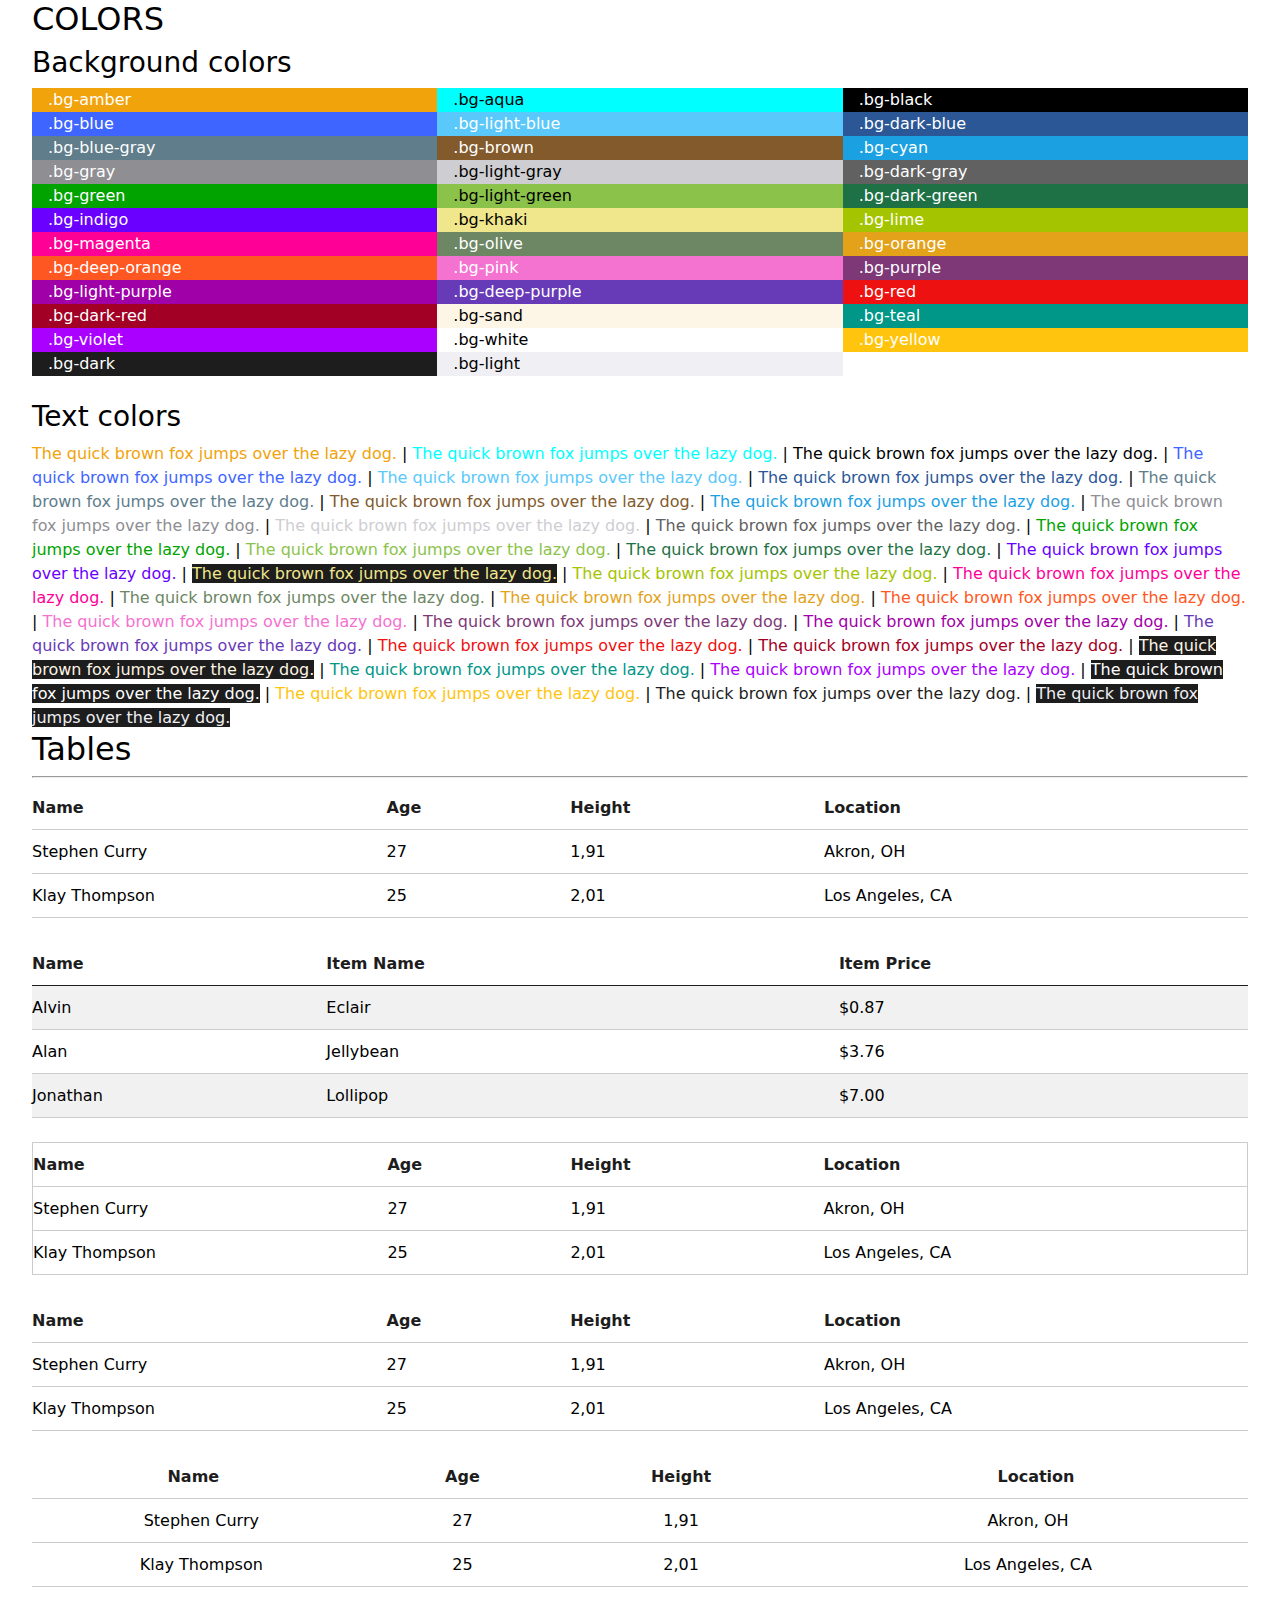
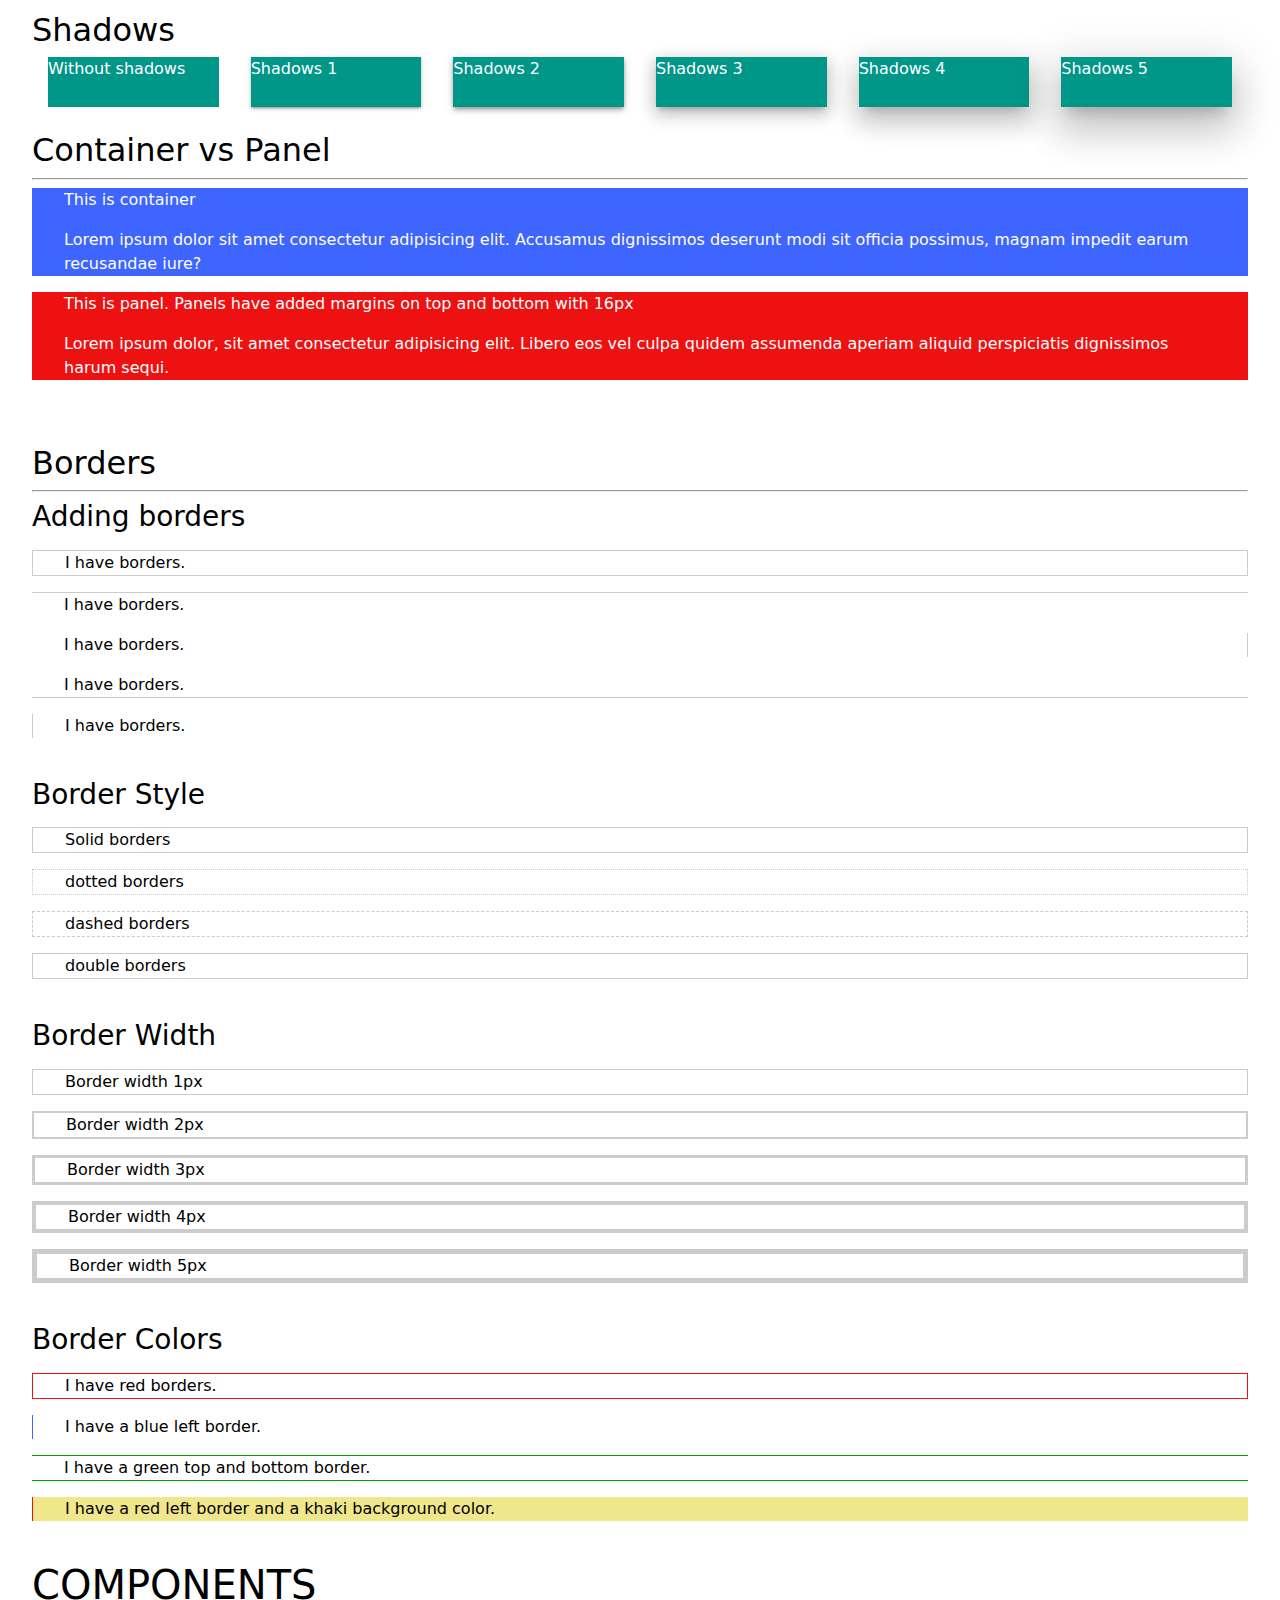
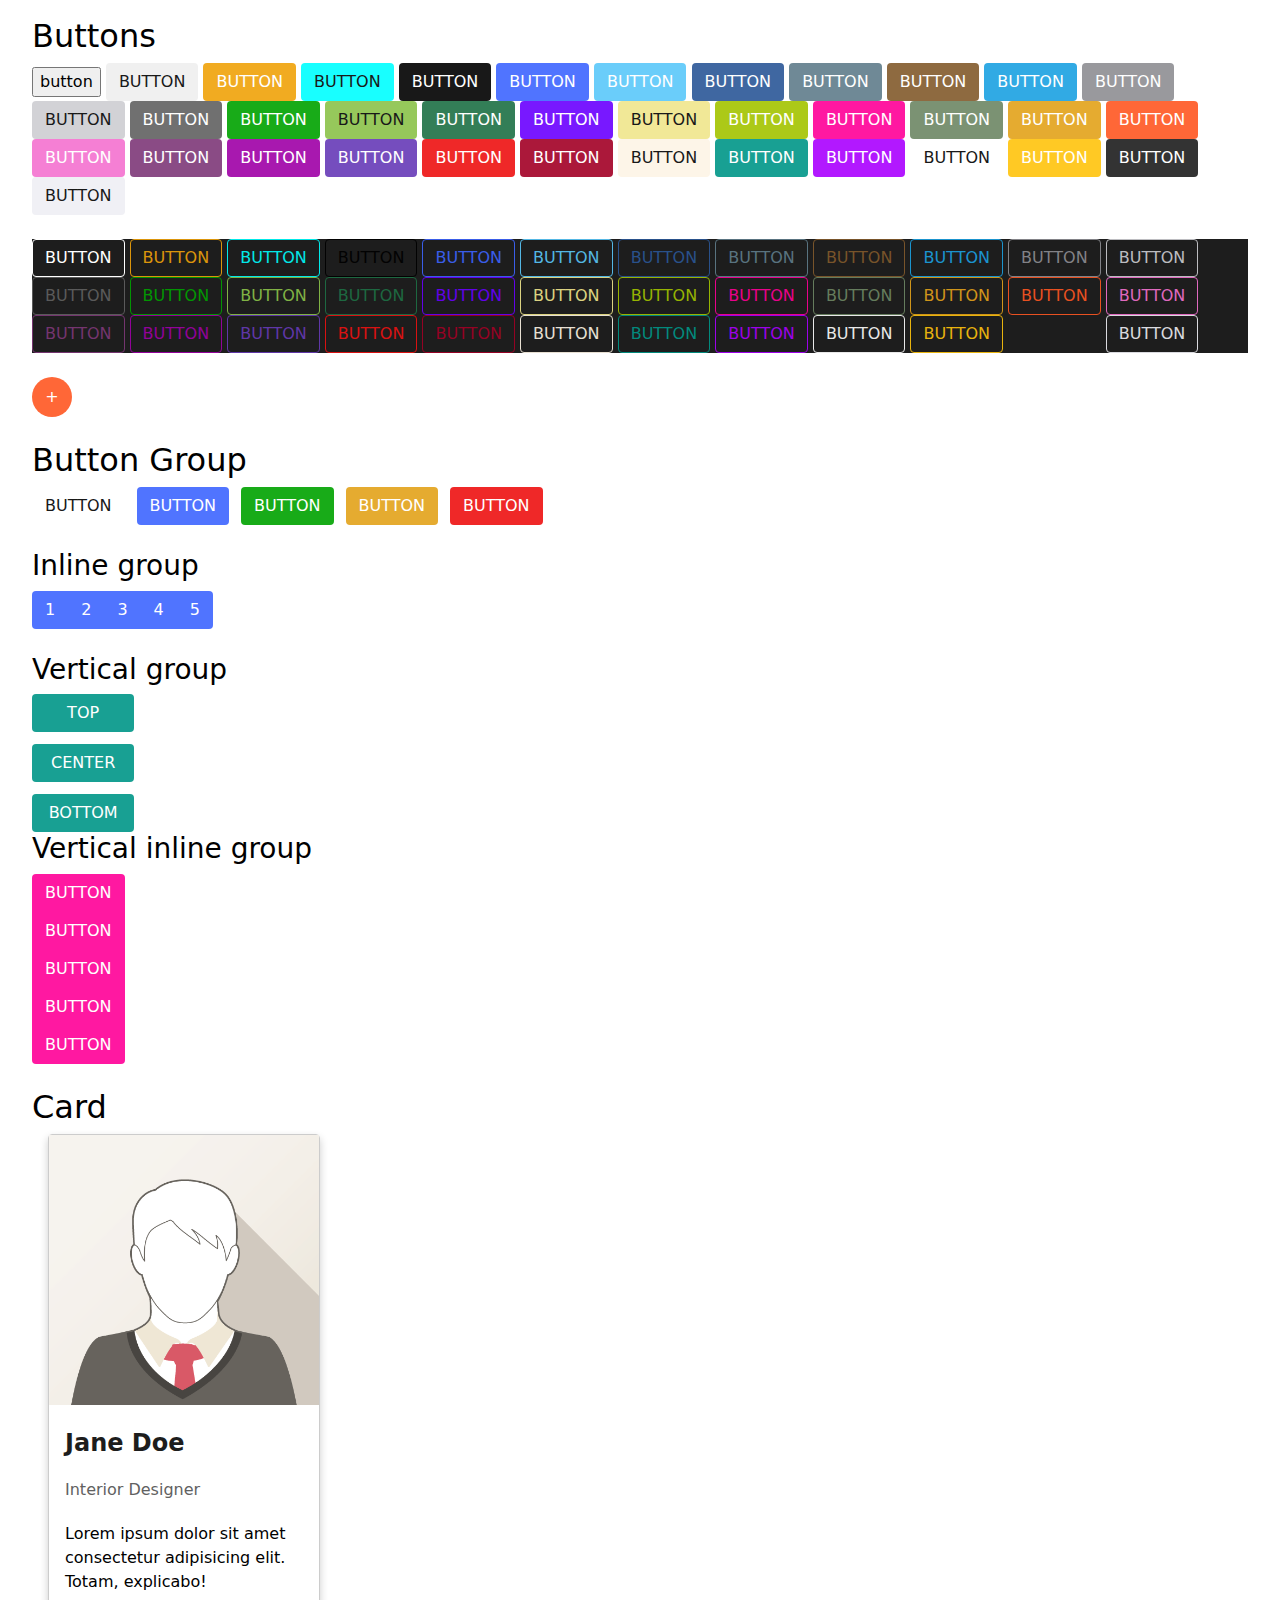
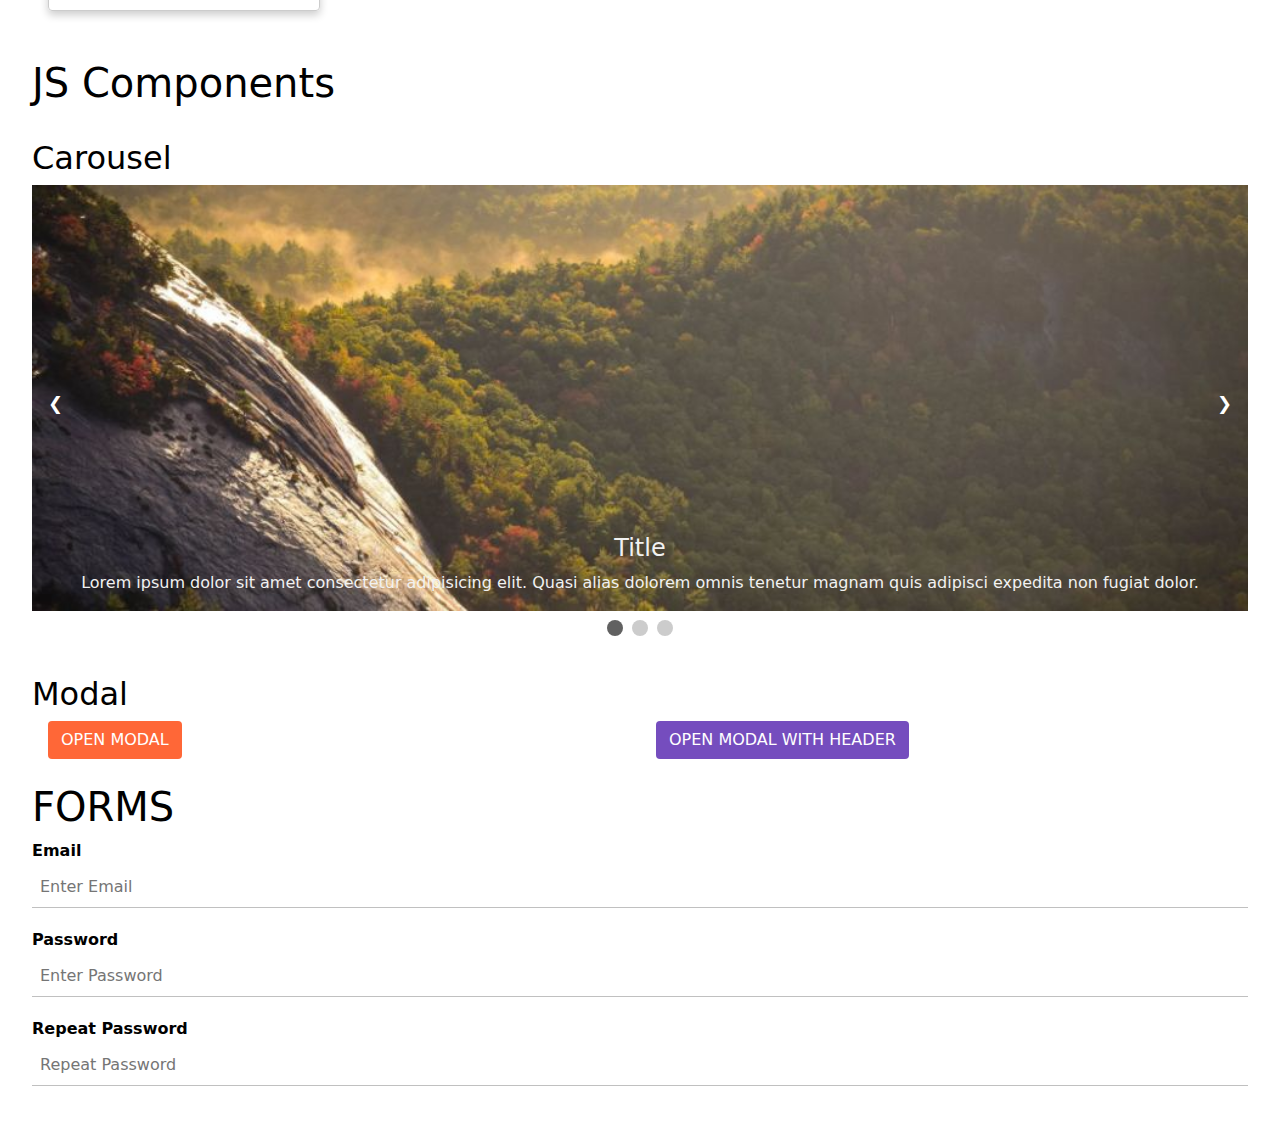
==== index.html @ 902add0e "Added card" ====
<html lang="en">
<head>
    <meta charset="UTF-8">
    <meta http-equiv="X-UA-Compatible" content="IE=edge">
    <meta name="viewport" content="width=device-width, initial-scale=1.0">
    <title>Document</title>
    <link rel="stylesheet" href="style.css">
</head>
<body>
    <div class="container">
        <h2>COLORS</h2>
        <h3>Background colors</h3>
        <div class="row">
            <div class="col-m-4 bg-amber">.bg-amber</div>
            <div class="col-m-4 bg-aqua">.bg-aqua</div>
            <div class="col-m-4 bg-black">.bg-black</div>
        </div>
        <div class="row">
            <div class="col-m-4 bg-blue">.bg-blue</div>
            <div class="col-m-4 bg-light-blue">.bg-light-blue</div>
            <div class="col-m-4 bg-dark-blue">.bg-dark-blue</div>
        </div>
        <div class="row">
            <div class="col-m-4 bg-blue-gray">.bg-blue-gray</div>
            <div class="col-m-4 bg-brown">.bg-brown</div>
            <div class="col-m-4 bg-cyan">.bg-cyan</div>
        </div>
        <div class="row">
            <div class="col-m-4 bg-gray">.bg-gray</div>
            <div class="col-m-4 bg-light-gray">.bg-light-gray</div>
            <div class="col-m-4 bg-dark-gray">.bg-dark-gray</div>
        </div>
        <div class="row">
            <div class="col-m-4 bg-green">.bg-green</div>
            <div class="col-m-4 bg-light-green">.bg-light-green</div>
            <div class="col-m-4 bg-dark-green">.bg-dark-green</div>
        </div>
        <div class="row">
            <div class="col-m-4 bg-indigo">.bg-indigo</div>
            <div class="col-m-4 bg-khaki">.bg-khaki</div>
            <div class="col-m-4 bg-lime">.bg-lime</div>
        </div>
        <div class="row">
            <div class="col-m-4 bg-magenta">.bg-magenta</div>
            <div class="col-m-4 bg-olive">.bg-olive</div>
            <div class="col-m-4 bg-orange">.bg-orange</div>
        </div>
        <div class="row">
            <div class="col-m-4 bg-deep-orange">.bg-deep-orange</div>
            <div class="col-m-4 bg-pink">.bg-pink</div>
            <div class="col-m-4 bg-purple">.bg-purple</div>
        </div>
        <div class="row">
            <div class="col-m-4 bg-light-purple">.bg-light-purple</div>
            <div class="col-m-4 bg-deep-purple">.bg-deep-purple</div>
            <div class="col-m-4 bg-red">.bg-red</div>
        </div>
        <div class="row">
            <div class="col-m-4 bg-dark-red">.bg-dark-red</div>
            <div class="col-m-4 bg-sand">.bg-sand</div>
            <div class="col-m-4 bg-teal">.bg-teal</div>
        </div>
        <div class="row">
            <div class="col-m-4 bg-violet">.bg-violet</div>
            <div class="col-m-4 bg-white">.bg-white</div>
            <div class="col-m-4 bg-yellow">.bg-yellow</div>
        </div>
        <div class="row">
            <div class="col-m-4 bg-dark">.bg-dark</div>
            <div class="col-m-4 bg-light">.bg-light</div>
        </div>
        <br>
        <h3>Text colors</h3>
        <span class="txt-amber">The quick brown fox jumps over the lazy dog.</span> |
        <span class="txt-aqua">The quick brown fox jumps over the lazy dog.</span> |
        <span class="txt-black">The quick brown fox jumps over the lazy dog.</span> |
        <span class="txt-blue">The quick brown fox jumps over the lazy dog.</span> |
        <span class="txt-light-blue">The quick brown fox jumps over the lazy dog.</span> |
        <span class="txt-dark-blue">The quick brown fox jumps over the lazy dog.</span> |
        <span class="txt-blue-gray">The quick brown fox jumps over the lazy dog.</span> |
        <span class="txt-brown">The quick brown fox jumps over the lazy dog.</span> |
        <span class="txt-cyan">The quick brown fox jumps over the lazy dog.</span> |
        <span class="txt-gray">The quick brown fox jumps over the lazy dog.</span> |
        <span class="txt-light-gray">The quick brown fox jumps over the lazy dog.</span> |
        <span class="txt-dark-gray">The quick brown fox jumps over the lazy dog.</span> |
        <span class="txt-green">The quick brown fox jumps over the lazy dog.</span> |
        <span class="txt-light-green">The quick brown fox jumps over the lazy dog.</span> |
        <span class="txt-dark-green">The quick brown fox jumps over the lazy dog.</span> |
        <span class="txt-indigo">The quick brown fox jumps over the lazy dog.</span> |
        <span class="bg-dark txt-khaki">The quick brown fox jumps over the lazy dog.</span> |
        <span class="txt-lime">The quick brown fox jumps over the lazy dog.</span> |
        <span class="txt-magenta">The quick brown fox jumps over the lazy dog.</span> |
        <span class="txt-olive">The quick brown fox jumps over the lazy dog.</span> |
        <span class="txt-orange">The quick brown fox jumps over the lazy dog.</span> |
        <span class="txt-deep-orange">The quick brown fox jumps over the lazy dog.</span> |
        <span class="txt-pink">The quick brown fox jumps over the lazy dog.</span> |
        <span class="txt-purple">The quick brown fox jumps over the lazy dog.</span> |
        <span class="txt-light-purple">The quick brown fox jumps over the lazy dog.</span> |
        <span class="txt-deep-purple">The quick brown fox jumps over the lazy dog.</span> |
        <span class="txt-red">The quick brown fox jumps over the lazy dog.</span> |
        <span class="txt-dark-red">The quick brown fox jumps over the lazy dog.</span> |
        <span class="bg-dark txt-sand">The quick brown fox jumps over the lazy dog.</span> |
        <span class="txt-teal">The quick brown fox jumps over the lazy dog.</span> |
        <span class="txt-violet">The quick brown fox jumps over the lazy dog.</span> |
        <span class="bg-dark txt-white">The quick brown fox jumps over the lazy dog.</span> |
        <span class="txt-yellow">The quick brown fox jumps over the lazy dog.</span> |
        <span class="txt-dark">The quick brown fox jumps over the lazy dog.</span> |
        <span class="bg-dark txt-light">The quick brown fox jumps over the lazy dog.</span>
        <br>
        <h2>Tables</h2>
        <hr>
            <table>
                <thead>
                  <tr>
                    <th>Name</th>
                    <th>Age</th>
                    <th>Height</th>
                    <th>Location</th>
                  </tr>
                </thead>
                <tbody>
                  <tr>
                    <td>Stephen Curry</td>
                    <td>27</td>
                    <td>1,91</td>
                    <td>Akron, OH</td>
                  </tr>
                  <tr>
                    <td>Klay Thompson</td>
                    <td>25</td>
                    <td>2,01</td>
                    <td>Los Angeles, CA</td>
                  </tr>
                </tbody>
            </table>
            <br>
            <table class="zebra">
                <thead>
                  <tr>
                      <th>Name</th>
                      <th>Item Name</th>
                      <th>Item Price</th>
                  </tr>
                </thead>
                <tbody>
                  <tr>
                    <td>Alvin</td>
                    <td>Eclair</td>
                    <td>$0.87</td>
                  </tr>
                  <tr>
                    <td>Alan</td>
                    <td>Jellybean</td>
                    <td>$3.76</td>
                  </tr>
                  <tr>
                    <td>Jonathan</td>
                    <td>Lollipop</td>
                    <td>$7.00</td>
                  </tr>
                </tbody>
              </table>
            <br>
            <table class="bordered">
                <thead>
                  <tr>
                    <th>Name</th>
                    <th>Age</th>
                    <th>Height</th>
                    <th>Location</th>
                  </tr>
                </thead>
                <tbody>
                  <tr>
                    <td>Stephen Curry</td>
                    <td>27</td>
                    <td>1,91</td>
                    <td>Akron, OH</td>
                  </tr>
                  <tr>
                    <td>Klay Thompson</td>
                    <td>25</td>
                    <td>2,01</td>
                    <td>Los Angeles, CA</td>
                  </tr>
                </tbody>
            </table>
            <br>
            <table class="hoverable">
                <thead>
                  <tr>
                    <th>Name</th>
                    <th>Age</th>
                    <th>Height</th>
                    <th>Location</th>
                  </tr>
                </thead>
                <tbody>
                  <tr>
                    <td>Stephen Curry</td>
                    <td>27</td>
                    <td>1,91</td>
                    <td>Akron, OH</td>
                  </tr>
                  <tr>
                    <td>Klay Thompson</td>
                    <td>25</td>
                    <td>2,01</td>
                    <td>Los Angeles, CA</td>
                  </tr>
                </tbody>
            </table>
            <br>
            <table class="centered">
                <thead>
                  <tr>
                    <th>Name</th>
                    <th>Age</th>
                    <th>Height</th>
                    <th>Location</th>
                  </tr>
                </thead>
                <tbody>
                  <tr>
                    <td>Stephen Curry</td>
                    <td>27</td>
                    <td>1,91</td>
                    <td>Akron, OH</td>
                  </tr>
                  <tr>
                    <td>Klay Thompson</td>
                    <td>25</td>
                    <td>2,01</td>
                    <td>Los Angeles, CA</td>
                  </tr>
                </tbody>
            </table>
        <br>
        <h2>Shadows</h2>
        <div class="row">
            <div class="col-m-2">
                <div class="bg-teal" style="height: 50px;">
                    <p>Without shadows</p>
                </div>
            </div>
            <div class="col-m-2">
                <div class="bg-teal shadow-1" style="height: 50px;">
                    <p>Shadows 1</p>
                </div>
            </div>
            <div class="col-m-2">
                <div class="bg-teal shadow-2" style="height: 50px;">
                    <p>Shadows 2</p>
                </div>
            </div>
            <div class="col-m-2">
                <div class="bg-teal shadow-3" style="height: 50px;">
                    <p>Shadows 3</p>
                </div>
            </div>
            <div class="col-m-2">
                <div class="bg-teal shadow-4" style="height: 50px;">
                    <p>Shadows 4</p>
                </div>
            </div>
            <div class="col-m-2">
                <div class="bg-teal shadow-5" style="height: 50px;">
                    <p>Shadows 5</p>
                </div>
            </div>
        </div>
        <br>
        <h2>Container vs Panel</h2>
        <hr>
        <div class="container bg-blue">
            <p>This is container</p>
            <p>Lorem ipsum dolor sit amet consectetur adipisicing elit. Accusamus dignissimos deserunt modi sit officia possimus, magnam impedit earum recusandae iure?</p>
        </div>
        <div class="panel bg-red">
            <p>This is panel. Panels have added margins on top and bottom with 16px</p>
            <p>Lorem ipsum dolor, sit amet consectetur adipisicing elit. Libero eos vel culpa quidem assumenda aperiam aliquid perspiciatis dignissimos harum sequi.</p>
        </div>
        <br><br>
        <h2>Borders</h2>
        <hr>
        <h3>Adding borders</h3>
        <div class="panel border">
            <p>I have borders.</p>
        </div>
        <div class="panel border-top">
            <p>I have borders.</p>
        </div>
        <div class="panel border-right">
            <p>I have borders.</p>
        </div>
        <div class="panel border-bottom">
            <p>I have borders.</p>
        </div>
        <div class="panel border-left">
            <p>I have borders.</p>
        </div>
        <br>
        <h3>Border Style</h3>
        <div class="panel border border-solid">
            <p>Solid borders</p>
        </div>
        <div class="panel border border-dotted">
            <p>dotted borders</p>
        </div>
        <div class="panel border border-dashed">
            <p>dashed borders</p>
        </div>
        <div class="panel border border-double">
            <p>double borders</p>
        </div>
        <br>
        <h3>Border Width</h3>
        <div class="panel border border-1">
            <p>Border width 1px</p>
        </div>
        <div class="panel border border-2">
            <p>Border width 2px</p>
        </div>
        <div class="panel border border-3">
            <p>Border width 3px</p>
        </div>
        <div class="panel border border-4">
            <p>Border width 4px</p>
        </div>
        <div class="panel border border-5">
            <p>Border width 5px</p>
        </div>
        <br>
        <h3>Border Colors</h3>
        <div class="panel border border-red">
            <p>I have red borders.</p>
        </div>
        <div class="panel border-left border-blue">
            <p>I have a blue left border.</p>
        </div>
        <div class="panel border-top border-bottom border-green">
            <p>I have a green top and bottom border.</p>
        </div>
        <div class="panel border-left bg-khaki border-red">
            <p>I have a red left border and a khaki background color.</p>
        </div>
        <br>
        <h1>COMPONENTS</h1>
        <h2>Buttons</h2>
        <button>button</button>
        <button class="btn">button</button>
        <button class="btn btn-amber">button</button>
        <button class="btn btn-aqua">button</button>
        <button class="btn btn-black">button</button>
        <button class="btn btn-blue">button</button>
        <button class="btn btn-light-blue">button</button>
        <button class="btn btn-dark-blue">button</button>
        <button class="btn btn-blue-gray">button</button>
        <button class="btn btn-brown">button</button>
        <button class="btn btn-cyan">button</button>
        <button class="btn btn-gray">button</button>
        <button class="btn btn-light-gray">button</button>
        <button class="btn btn-dark-gray">button</button>
        <button class="btn btn-green">button</button>
        <button class="btn btn-light-green">button</button>
        <button class="btn btn-dark-green">button</button>
        <button class="btn btn-indigo">button</button>
        <button class="btn btn-khaki">button</button>
        <button class="btn btn-lime">button</button>
        <button class="btn btn-magenta">button</button>
        <button class="btn btn-olive">button</button>
        <button class="btn btn-orange">button</button>
        <button class="btn btn-deep-orange">button</button>
        <button class="btn btn-pink">button</button>
        <button class="btn btn-purple">button</button>
        <button class="btn btn-light-purple">button</button>
        <button class="btn btn-deep-purple">button</button>
        <button class="btn btn-red">button</button>
        <button class="btn btn-dark-red">button</button>
        <button class="btn btn-sand">button</button>
        <button class="btn btn-teal">button</button>
        <button class="btn btn-violet">button</button>
        <button class="btn btn-white">button</button>
        <button class="btn btn-yellow">button</button>
        <button class="btn btn-dark">button</button>
        <button class="btn btn-light">button</button>
        <br><br>
        <div class="bg-dark">
            <button class="btn btn-outline">button</button>
            <button class="btn btn-outline-amber">button</button>
            <button class="btn btn-outline-aqua">button</button>
            <button class="btn btn-outline-black">button</button>
            <button class="btn btn-outline-blue">button</button>
            <button class="btn btn-outline-light-blue">button</button>
            <button class="btn btn-outline-dark-blue">button</button>
            <button class="btn btn-outline-blue-gray">button</button>
            <button class="btn btn-outline-brown">button</button>
            <button class="btn btn-outline-cyan">button</button>
            <button class="btn btn-outline-gray">button</button>
            <button class="btn btn-outline-light-gray">button</button>
            <button class="btn btn-outline-dark-gray">button</button>
            <button class="btn btn-outline-green">button</button>
            <button class="btn btn-outline-light-green">button</button>
            <button class="btn btn-outline-dark-green">button</button>
            <button class="btn btn-outline-indigo">button</button>
            <button class="btn btn-outline-khaki">button</button>
            <button class="btn btn-outline-lime">button</button>
            <button class="btn btn-outline-magenta">button</button>
            <button class="btn btn-outline-olive">button</button>
            <button class="btn btn-outline-orange">button</button>
            <button class="btn btn-outline-deep-orange">button</button>
            <button class="btn btn-outline-pink">button</button>
            <button class="btn btn-outline-purple">button</button>
            <button class="btn btn-outline-light-purple">button</button>
            <button class="btn btn-outline-deep-purple">button</button>
            <button class="btn btn-outline-red">button</button>
            <button class="btn btn-outline-dark-red">button</button>
            <button class="btn btn-outline-sand">button</button>
            <button class="btn btn-outline-teal">button</button>
            <button class="btn btn-outline-violet">button</button>
            <button class="btn btn-outline-white">button</button>
            <button class="btn btn-outline-yellow">button</button>
            <button class="btn btn-outline-dark">button</button>
            <button class="btn btn-outline-light">button</button>
        </div>
        <br>
        <button class="btn btn-circle btn-deep-orange">+</button>
        <br><br>
        <h2>Button Group</h2>
        <div class="btn-group">
            <button class="btn btn-white">Button</button>
            <button class="btn btn-blue">Button</button>
            <button class="btn btn-green">Button</button>
            <button class="btn btn-orange">Button</button>
            <button class="btn btn-red">Button</button>
        </div>
        <br>
        <h3>Inline group</h3>
        <div class="btn-group inline">
            <button class="btn btn-blue">1</button>
            <button class="btn btn-blue">2</button>
            <button class="btn btn-blue">3</button>
            <button class="btn btn-blue">4</button>
            <button class="btn btn-blue">5</button>
        </div>
        <br>
        <h3>Vertical group</h3>
        <div class="btn-group vertical">
            <button class="btn btn-teal">Top</button>
            <button class="btn btn-teal">Center</button>
            <button class="btn btn-teal">Bottom</button>
        </div>
        <br>
        <h3>Vertical inline group</h3>
        <div class="btn-group vertical inline">
            <button class="btn btn-magenta">Button</button>
            <button class="btn btn-magenta">Button</button>
            <button class="btn btn-magenta">Button</button>
            <button class="btn btn-magenta">Button</button>
            <button class="btn btn-magenta">Button</button>
        </div>
        <br>
        <br>
        <h2>Card</h2>
        <div class="row">
            <div class="col-m-3">
                <div class="card">
                    <img src="img_avatar1.png" alt="" class="img-responsive">
                    <div class="card-content">
                        <h4 class="card-title">Jane Doe</h4> 
                        <p class="card-subtitle">Interior Designer</p>
                        <p>Lorem ipsum dolor sit amet consectetur adipisicing elit. Totam, explicabo!</p>
                    </div>
                </div>
            </div>
        </div>
        <br><br>
        <h1>JS Components</h1>
        <br>
        <h2>Carousel</h2>
        <div class="carousel">
            <div class="carousel-item">
                <img src="img_nature_wide.jpg" alt="" class="img-responsive">
                <div class="carousel-caption">
                    <h4>Title</h4>
                    <p>Lorem ipsum dolor sit amet consectetur adipisicing elit. Quasi alias dolorem omnis tenetur magnam quis adipisci expedita non fugiat dolor.</p>
                </div>
            </div>
            <div class="carousel-item">
                <img src="img_snow_wide.jpg" alt="" class="img-responsive">
                <div class="carousel-caption">Caption Text</div>
            </div>
            <div class="carousel-item">
                <img src="img_mountains_wide.jpg" alt="" class="img-responsive">
                <div class="carousel-caption">Caption Text</div>
            </div>
            <a class="prev-slide" onclick="plusSlides(-1)">&#10094;</a>
            <a class="next-slide" onclick="plusSlides(1)">&#10095;</a>
        </div>
        <div class="carousel-indicators">
            <span class="carousel-dot" onclick="currentSlide(1)"></span>
            <span class="carousel-dot" onclick="currentSlide(2)"></span>
            <span class="carousel-dot" onclick="currentSlide(3)"></span>
        </div>
        <br>
        <h2>Modal</h2>
        <div class="row">
            <div class="col-m-6">
                <button class="btn btn-deep-orange open-modal">Open Modal</button>
                <div class="modal">
                    <div class="modal-content">
                        <span class="close-modal">&times;</span>
                        <p>Some text in the Modal...</p>
                    </div>
                </div>
            </div>
            <div class="col-m-6">
                <button class="btn btn-deep-purple open-modal">Open Modal with Header</button>
                <div class="modal">
                    <div class="modal-content">
                        <div class="modal-header bg-light">
                            <span class="close-modal">&times;</span>
                            <h4>Modal Header</h4>
                        </div>
                        <div class="modal-body">
                            <p>Some text in the Modal Body</p>
                            <p>Some other text...</p>
                        </div>
                        <div class="modal-footer bg-light">
                            <h4>Modal Footer</h4>
                        </div>
                    </div>
                </div>
            </div>
        </div>
        <br>
        <h1>FORMS</h1>
        <form action="#" method="post">
            <label for="email"><b>Email</b></label>
            <input type="email" placeholder="Enter Email" name="email" required>

            <label for="psw"><b>Password</b></label>
            <input type="password" placeholder="Enter Password" name="psw" required>

            <label for="psw-repeat"><b>Repeat Password</b></label>
            <input type="password" placeholder="Repeat Password" name="psw-repeat" required>
        </form>
    </div>
    <script src="sandbox.js"></script>
</body>
</html>
---- style.css ----
:root {
    --font-sans: ui-sans-serif, system-ui, -apple-system, BlinkMacSystemFont, "Segoe UI", Roboto, "Helvetica Neue", Arial, "Noto Sans", sans-serif, "Apple Color Emoji", "Segoe UI Emoji", "Segoe UI Symbol", "Noto Color Emoji";
    --font-serif: ui-serif, Georgia, Cambria, "Times New Roman", Times, serif;
    --font-mono: ui-monospace, SFMono-Regular, Menlo, Monaco, Consolas, "Liberation Mono", "Courier New", monospace;
}

html {
    box-sizing: border-box;
}
*, *:before, *:after {
    box-sizing: inherit;
}

/* Normalize reset */
html{-ms-text-size-adjust:100%;-webkit-text-size-adjust:100%}body{margin:0}
article,aside,details,figcaption,figure,footer,header,main,menu,nav,section{display:block}summary{display:list-item}
audio,canvas,progress,video{display:inline-block}progress{vertical-align:baseline}
audio:not([controls]){display:none;height:0}[hidden],template{display:none}
a{background-color:transparent}a:active,a:hover{outline-width:0}
abbr[title]{border-bottom:none;text-decoration:underline;text-decoration:underline dotted}
b,strong{font-weight:bolder}dfn{font-style:italic}mark{background:#ff0;color:#000}
small{font-size:80%}sub,sup{font-size:75%;line-height:0;position:relative;vertical-align:baseline}
sub{bottom:-0.25em}sup{top:-0.5em}figure{margin:1em 40px}img{border-style:none}
code,kbd,pre,samp{font-family:monospace,monospace;font-size:1em}hr{box-sizing:content-box;height:0;overflow:visible}
button,input,select,textarea,optgroup{font:inherit;margin:0}optgroup{font-weight:bold}
button,input{overflow:visible}button,select{text-transform:none}
button,[type=button],[type=reset],[type=submit]{-webkit-appearance:button}
button::-moz-focus-inner,[type=button]::-moz-focus-inner,[type=reset]::-moz-focus-inner,[type=submit]::-moz-focus-inner{border-style:none;padding:0}
button:-moz-focusring,[type=button]:-moz-focusring,[type=reset]:-moz-focusring,[type=submit]:-moz-focusring{outline:1px dotted ButtonText}
fieldset{border:1px solid #c0c0c0;margin:0 2px;padding:.35em .625em .75em}
legend{color:inherit;display:table;max-width:100%;padding:0;white-space:normal}textarea{overflow:auto}
[type=checkbox],[type=radio]{padding:0}
[type=number]::-webkit-inner-spin-button,[type=number]::-webkit-outer-spin-button{height:auto}
[type=search]{-webkit-appearance:textfield;outline-offset:-2px}
[type=search]::-webkit-search-decoration{-webkit-appearance:none}
::-webkit-file-upload-button{-webkit-appearance:button;font:inherit}
/* End Normalize reset */

html, body {
    font-family: var(--font-sans);
    font-size: 16px;
    font-weight: 400;
    line-height: 1.5;
    background-color: #fff;
    color: #000;
}
html {
    overflow-x: hidden;
}
h1, h2, h3, h4, h5, h6 {
    margin-top: 0;
    margin-bottom: 0.5rem;
}
p {
    margin-top: 0;
    margin-bottom: 1rem;
}
p:last-child {
    margin: 0;
}
h1, h2, h3, h4, h5, h6 {
    margin-bottom: 0.5rem;
    font-weight: 500;
    line-height: 1.2;
}
h1 {
    font-size: 2.5rem;
}
h2 {
    font-size: 2rem;
}
h3 {
    font-size: 1.75rem;
}
h4 {
    font-size: 1.5rem;
}
h5 {
    font-size: 1.25rem;
}
h6 {
    font-size: 1rem;
}


/* COLORS */
/* Background color */
.bg-amber {
    background-color: #f0a30a;
    color: #fff;
}
.bg-aqua {
    background-color: #00ffff;
    color: #000;
}
.bg-black {
    background-color: #000;
    color: #fff;
}
.bg-blue {
    background-color: #3e65ff;
    color: #fff;
}
.bg-light-blue {
    background-color: #5AC8FA;
    color: #fff;
}
.bg-dark-blue {
    background-color: #2b5797;
    color: #fff;
}
.bg-blue-gray {
    background-color: #607d8b;
    color: #fff;
}
.bg-brown {
    background-color: #825a2c;
    color: #fff;
}
.bg-cyan {
    background-color: #1ba1e2;
    color: #fff;
}
.bg-gray {
    background-color: #8e8e93;
    color: #fff;
}
.bg-light-gray {
    background-color: #ceced2;
    color: #000;
}
.bg-dark-gray {
    background-color: #616161;
    color: #fff;
}
.bg-green {
    background-color: #00a300;
    color: #fff;
}
.bg-light-green {
    background-color: #8bc34a;
    color: #000;
}
.bg-dark-green {
    background-color: #1e7145;
    color: #fff;
}
.bg-indigo {
    background-color: #6a00ff;
    color: #fff;
}
.bg-khaki {
    background-color: #f0e68c;
    color: #000;
}
.bg-lime {
    background-color: #a4c400;
    color: #fff;
}
.bg-magenta {
    background-color: #ff0097;
    color: #fff;
}
.bg-olive {
    background-color: #6d8764;
    color: #fff;
}
.bg-orange {
    background-color: #e3a21a;
    color: #fff;
}
.bg-deep-orange {
    background-color: #ff5722;
    color: #fff;
}
.bg-pink {
    background-color: #f472d0;
    color: #fff;
}
.bg-purple {
    background-color: #7e3878;
    color: #fff;
}
.bg-light-purple {
    background-color: #9f00a7;
    color: #fff;
}
.bg-deep-purple {
    background-color: #673ab7;
    color: #fff;
}
.bg-red {
    background-color: #ee1111;
    color: #fff;
}
.bg-dark-red {
    background-color: #a20025;
    color: #fff;
}
.bg-sand {
    background-color: #fdf5e6;
    color: #000;
}
.bg-teal {
    background-color: #009688;
    color: #fff;
}
.bg-violet {
    background-color: #aa00ff;
    color: #fff;
}
.bg-white {
    background-color: #fff;
    color: #000;
}
.bg-yellow {
    background-color: #ffc40d;
    color: #fff;
}
.bg-dark {
    background-color: #1d1d1d;
    color: #fff;
}
.bg-light {
    background-color: #efeff4;
    color: #000;
}

/* Text color */
.txt-amber {
    color: #f0a30a;
}
.txt-aqua {
    color: #00ffff;
}
.txt-black {
    color: #000;
}
.txt-blue {
    color: #3e65ff;
}
.txt-light-blue {
    color: #5AC8FA;
}
.txt-dark-blue {
    color: #2b5797;
}
.txt-blue-gray {
    color: #607d8b;
}
.txt-brown {
    color: #825a2c;
}
.txt-cyan {
    color: #1ba1e2;
}
.txt-gray {
    color: #8e8e93;
}
.txt-light-gray {
    color: #ceced2;
}
.txt-dark-gray {
    color: #616161;
}
.txt-green {
    color: #00a300;
}
.txt-light-green {
    color: #8bc34a;
}
.txt-dark-green {
    color: #1e7145;
}
.txt-indigo {
    color: #6a00ff;
}
.txt-khaki {
    color: #f0e68c;
}
.txt-lime {
    color: #a4c400;
}
.txt-magenta {
    color: #ff0097;
}
.txt-olive {
    color: #6d8764;
}
.txt-orange {
    color: #e3a21a;
}
.txt-deep-orange {
    color: #ff5722;
}
.txt-pink {
    color: #f472d0;
}
.txt-purple {
    color: #7e3878;
}
.txt-light-purple {
    color: #9f00a7;
}
.txt-deep-purple {
    color: #673ab7;
}
.txt-red {
    color: #ee1111;
}
.txt-dark-red {
    color: #a20025;
}
.txt-sand {
    color: #fdf5e6;
}
.txt-teal {
    color: #009688;
}
.txt-violet {
    color: #aa00ff;
}
.txt-white {
    color: #fff;
}
.txt-yellow {
    color: #ffc40d;
}
.txt-dark {
    color: #1d1d1d;
}
.txt-light {
    color: #efeff4;
}

/* LAYOUT */
.container, .panel {
    width: 100%;
    padding: 0 2rem;
}
.panel {
    margin: 1rem 0;
}
.container::after, .container::before, .panel::after, .panel::before, .row::after, .row::before, .clearfix::after {
    content: "";
    display: table;
    clear: both;
}
.row {
    display: flex;
    flex-wrap: wrap;
}
[class*="col-"] {
    float: left;
    padding: 0 1rem;
    width: 100%;
}

.col-s-1 {
    flex: 0 0 auto;
    width: 8.33333333%;
}
.col-s-2 {
    flex: 0 0 auto;
    width: 16.66666667%;
}
.col-s-3 {
    flex: 0 0 auto;
    width: 25%;
}
.col-s-4 {
    flex: 0 0 auto;
    width: 33.33333333%;
}
.col-s-5 {
    flex: 0 0 auto;
    width: 41.66666667%;
}
.col-s-6 {
    flex: 0 0 auto;
    width: 50%;
}
.col-s-7 {
    flex: 0 0 auto;
    width: 58.33333333%;
}
.col-s-8 {
    flex: 0 0 auto;
    width: 66.66666667%;
}
.col-s-9 {
    flex: 0 0 auto;
    width: 75%;
}
.col-s-10 {
    flex: 0 0 auto;
    width: 83.33333333%;
}
.col-s-11 {
    flex: 0 0 auto;
    width: 91.66666667%;
}
.col-s-12 {
    flex: 0 0 auto;
    width: 100%;
}
.offset-s-0 {
    margin-left: 0;
}
.offset-s-1 {
    margin-left: 8.33333333%;
}
.offset-s-2 {
    margin-left: 16.66666667%;
}
.offset-s-3 {
    margin-left: 25%;
}
.offset-s-4 {
    margin-left: 33.33333333%;
}
.offset-s-5 {
    margin-left: 41.66666667%;
}
.offset-s-6 {
    margin-left: 50%;
}
.offset-s-7 {
    margin-left: 58.33333333%;
}
.offset-s-8 {
    margin-left: 66.66666667%;
}
.offset-s-9 {
    margin-left: 75%;
}
.offset-s-10 {
    margin-left: 83.33333333%;
}
.offset-s-11 {
    margin-left: 91.66666667%;
}
@media (min-width: 768px) {
    .col-m-1 {
        flex: 0 0 auto;
        width: 8.33333333%;
    }
    .col-m-2 {
        flex: 0 0 auto;
        width: 16.66666667%;
    }
    .col-m-3 {
        flex: 0 0 auto;
        width: 25%;
    }
    .col-m-4 {
        flex: 0 0 auto;
        width: 33.33333333%;
    }
    .col-m-5 {
        flex: 0 0 auto;
        width: 41.66666667%;
    }
    .col-m-6 {
        flex: 0 0 auto;
        width: 50%;
    }
    .col-m-7 {
        flex: 0 0 auto;
        width: 58.33333333%;
    }
    .col-m-8 {
        flex: 0 0 auto;
        width: 66.66666667%;
    }
    .col-m-9 {
        flex: 0 0 auto;
        width: 75%;
    }
    .col-m-10 {
        flex: 0 0 auto;
        width: 83.33333333%;
    }
    .col-m-11 {
        flex: 0 0 auto;
        width: 91.66666667%;
    }
    .col-m-12 {
        flex: 0 0 auto;
        width: 100%;
    }
    .offset-m-0 {
        margin-left: 0;
    }
    .offset-m-1 {
        margin-left: 8.33333333%;
    }
    .offset-m-2 {
        margin-left: 16.66666667%;
    }
    .offset-m-3 {
        margin-left: 25%;
    }
    .offset-m-4 {
        margin-left: 33.33333333%;
    }
    .offset-m-5 {
        margin-left: 41.66666667%;
    }
    .offset-m-6 {
        margin-left: 50%;
    }
    .offset-m-7 {
        margin-left: 58.33333333%;
    }
    .offset-m-8 {
        margin-left: 66.66666667%;
    }
    .offset-m-9 {
        margin-left: 75%;
    }
    .offset-m-10 {
        margin-left: 83.33333333%;
    }
    .offset-m-11 {
        margin-left: 91.66666667%;
    }
}
@media (min-width: 1024px) {
    .col-l-1 {
        flex: 0 0 auto;
        width: 8.33333333%;
    }
    .col-l-2 {
        flex: 0 0 auto;
        width: 16.66666667%;
    }
    .col-l-3 {
        flex: 0 0 auto;
        width: 25%;
    }
    .col-l-4 {
        flex: 0 0 auto;
        width: 33.33333333%;
    }
    .col-l-5 {
        flex: 0 0 auto;
        width: 41.66666667%;
    }
    .col-l-6 {
        flex: 0 0 auto;
        width: 50%;
    }
    .col-l-7 {
        flex: 0 0 auto;
        width: 58.33333333%;
    }
    .col-l-8 {
        flex: 0 0 auto;
        width: 66.66666667%;
    }
    .col-l-9 {
        flex: 0 0 auto;
        width: 75%;
    }
    .col-l-10 {
        flex: 0 0 auto;
        width: 83.33333333%;
    }
    .col-l-11 {
        flex: 0 0 auto;
        width: 91.66666667%;
    }
    .col-l-12 {
        flex: 0 0 auto;
        width: 100%;
    }
    .offset-l-0 {
        margin-left: 0;
    }
    .offset-l-1 {
        margin-left: 8.33333333%;
    }
    .offset-l-2 {
        margin-left: 16.66666667%;
    }
    .offset-l-3 {
        margin-left: 25%;
    }
    .offset-l-4 {
        margin-left: 33.33333333%;
    }
    .offset-l-5 {
        margin-left: 41.66666667%;
    }
    .offset-l-6 {
        margin-left: 50%;
    }
    .offset-l-7 {
        margin-left: 58.33333333%;
    }
    .offset-l-8 {
        margin-left: 66.66666667%;
    }
    .offset-l-9 {
        margin-left: 75%;
    }
    .offset-l-10 {
        margin-left: 83.33333333%;
    }
    .offset-l-11 {
        margin-left: 91.66666667%;
    }
}
@media (min-width: 1400px) {
    .col-xl-1 {
        flex: 0 0 auto;
        width: 8.33333333%;
    }
    .col-xl-2 {
        flex: 0 0 auto;
        width: 16.66666667%;
    }
    .col-xl-3 {
        flex: 0 0 auto;
        width: 25%;
    }
    .col-xl-4 {
        flex: 0 0 auto;
        width: 33.33333333%;
    }
    .col-xl-5 {
        flex: 0 0 auto;
        width: 41.66666667%;
    }
    .col-xl-6 {
        flex: 0 0 auto;
        width: 50%;
    }
    .col-xl-7 {
        flex: 0 0 auto;
        width: 58.33333333%;
    }
    .col-xl-8 {
        flex: 0 0 auto;
        width: 66.66666667%;
    }
    .col-xl-9 {
        flex: 0 0 auto;
        width: 75%;
    }
    .col-xl-10 {
        flex: 0 0 auto;
        width: 83.33333333%;
    }
    .col-xl-11 {
        flex: 0 0 auto;
        width: 91.66666667%;
    }
    .col-xl-12 {
        flex: 0 0 auto;
        width: 100%;
    }
    .offset-xl-0 {
        margin-left: 0;
    }
    .offset-xl-1 {
        margin-left: 8.33333333%;
    }
    .offset-xl-2 {
        margin-left: 16.66666667%;
    }
    .offset-xl-3 {
        margin-left: 25%;
    }
    .offset-xl-4 {
        margin-left: 33.33333333%;
    }
    .offset-xl-5 {
        margin-left: 41.66666667%;
    }
    .offset-xl-6 {
        margin-left: 50%;
    }
    .offset-xl-7 {
        margin-left: 58.33333333%;
    }
    .offset-xl-8 {
        margin-left: 66.66666667%;
    }
    .offset-xl-9 {
        margin-left: 75%;
    }
    .offset-xl-10 {
        margin-left: 83.33333333%;
    }
    .offset-xl-11 {
        margin-left: 91.66666667%;
    }
}

table {
    border-spacing: 0;
    display: table;
    overflow-x: auto;
    text-align: left;
    width: 100%;
    border-collapse: collapse;
}
td, th {
    border-bottom: 1px solid #ccc;
    padding: 0.75rem 1rem;
}
th {
    font-weight: bold;
    color: #1d1d1d;
}
td:first-child, th:first-child {
    padding-left: 0;
}
td:first-child, th:last-child {
    padding-right: 0;
}
table.zebra tbody tr:nth-child(odd) {
    background-color: #f1f1f1;
}
table.zebra th {
    border-bottom: 1px solid #1d1d1d;
}
table.bordered {
    border: 1px solid #ccc;
}
table.hoverable tbody tr:hover {
    background-color: #f1f1f1;
}
table.centered tr th, table.centered tr td {
    text-align: center;
}

/* UTILITIES */
/* Borders */
.border {
    border: 1px solid #ccc;
}
.border-top {
    border-top: 1px solid #ccc;
}
.border-left {
    border-left: 1px solid #ccc;
}
.border-bottom {
    border-bottom: 1px solid #ccc;
}
.border-right {
    border-right: 1px solid #ccc;
}

.border-none {
    border: none;
}
.border-solid {
    border-style: solid;
}
.border-dashed {
    border-style: dashed;
}
.border-dotted {
    border-style: dotted;
}
.border-double {
    border-style: double;
}

.border-1 {
    border-width: 1px;
}
.border-2 {
    border-width: 2px;
}
.border-3 {
    border-width: 3px;
}
.border-4 {
    border-width: 4px;
}
.border-5 {
    border-width: 5px;
}

.border-amber {
    border-color: #f0a30a;
}
.border-aqua {
    border-color: #00ffff;
}
.border-black {
    border-color: #000;
}
.border-blue {
    border-color: #3e65ff;
}
.border-light-blue {
    border-color: #5AC8FA;
}
.border-dark-blue {
    border-color: #2b5797;
}
.border-blue-gray {
    border-color: #607d8b;
}
.border-brown {
    border-color: #825a2c;
}
.border-cyan {
    border-color: #1ba1e2;
}
.border-gray {
    border-color: #8e8e93;
}
.border-light-gray {
    border-color: #ceced2;
}
.border-dark-gray {
    border-color: #616161;
}
.border-green {
    border-color: #00a300;
}
.border-light-green {
    border-color: #8bc34a;
}
.border-dark-green {
    border-color: #1e7145;
}
.border-indigo {
    border-color: #6a00ff;
}
.border-khaki {
    border-color: #f0e68c;
}
.border-lime {
    border-color: #a4c400;
}
.border-magenta {
    border-color: #ff0097;
}
.border-olive {
    border-color: #6d8764;
}
.border-orange {
    border-color: #e3a21a;
}
.border-deep-orange {
    border-color: #ff5722;
}
.border-pink {
    border-color: #f472d0;
}
.border-purple {
    border-color: #7e3878;
}
.border-light-purple {
    border-color: #9f00a7;
}
.border-deep-purple {
    border-color: #673ab7;
}
.border-red {
    border-color: #ee1111;
}
.border-dark-red {
    border-color: #a20025;
}
.border-sand {
    border-color: #fdf5e6;
}
.border-teal {
    border-color: #009688;
}
.border-violet {
    border-color: #aa00ff;
}
.border-white {
    border-color: #fff;
}
.border-yellow {
    border-color: #ffc40d;
}
.border-dark {
    border-color: #1d1d1d;
}
.border-light {
    border-color: #efeff4;
}

.rounded {
    border-radius: 0.25rem;
}
.rounded-s {
    border-radius: 0.125rem;
}
.rounded-l {
    border-radius: 0.5rem;
}
.rounded-xl {
    border-radius: 0.75rem;
}
.rounded-2xl {
    border-radius: 1rem;
}
.rounded-circle {
    border-radius: 50%;
}
.rounded-pill {
    border-radius: 50rem;
}

/* Shadows */
.shadow-1 {
    -webkit-box-shadow: 0 2px 2px 0 rgba(0, 0, 0, 0.14), 0 3px 1px -2px rgba(0, 0, 0, 0.12), 0 1px 5px 0 rgba(0, 0, 0, 0.2);
        box-shadow: 0 2px 2px 0 rgba(0, 0, 0, 0.14), 0 3px 1px -2px rgba(0, 0, 0, 0.12), 0 1px 5px 0 rgba(0, 0, 0, 0.2);
}
.shadow-2 {
    -webkit-box-shadow: 0 4px 5px 0 rgba(0, 0, 0, 0.14), 0 1px 10px 0 rgba(0, 0, 0, 0.12), 0 2px 4px -1px rgba(0, 0, 0, 0.3);
        box-shadow: 0 4px 5px 0 rgba(0, 0, 0, 0.14), 0 1px 10px 0 rgba(0, 0, 0, 0.12), 0 2px 4px -1px rgba(0, 0, 0, 0.3);
}
.shadow-3 {
    -webkit-box-shadow: 0 8px 17px 2px rgba(0, 0, 0, 0.14), 0 3px 14px 2px rgba(0, 0, 0, 0.12), 0 5px 5px -3px rgba(0, 0, 0, 0.2);
        box-shadow: 0 8px 17px 2px rgba(0, 0, 0, 0.14), 0 3px 14px 2px rgba(0, 0, 0, 0.12), 0 5px 5px -3px rgba(0, 0, 0, 0.2);
}
.shadow-4 {
    -webkit-box-shadow: 0 16px 24px 2px rgba(0, 0, 0, 0.14), 0 6px 30px 5px rgba(0, 0, 0, 0.12), 0 8px 10px -7px rgba(0, 0, 0, 0.2);
        box-shadow: 0 16px 24px 2px rgba(0, 0, 0, 0.14), 0 6px 30px 5px rgba(0, 0, 0, 0.12), 0 8px 10px -7px rgba(0, 0, 0, 0.2);
}
.shadow-5 {
    -webkit-box-shadow: 0 24px 38px 3px rgba(0, 0, 0, 0.14), 0 9px 46px 8px rgba(0, 0, 0, 0.12), 0 11px 15px -7px rgba(0, 0, 0, 0.2);
        box-shadow: 0 24px 38px 3px rgba(0, 0, 0, 0.14), 0 9px 46px 8px rgba(0, 0, 0, 0.12), 0 11px 15px -7px rgba(0, 0, 0, 0.2);
}

/* Images */
.img-responsive {
    width: 100%;
    height: auto;
}

/* COMPONENTS */
/* Buttons */
.btn {
    position: relative;
    display: inline-flex;
    align-items: center;
    justify-content: center;
    flex-shrink: 0;
    font-weight: 400;
    line-height: 1.5;
    cursor: pointer;
    padding: 0.375rem 0.75rem;
    border: 1px solid transparent;
    border-radius: 0.25rem;
    font-size: 1rem;
    text-transform: uppercase;
    text-align: center;
    text-decoration: none;
    opacity: 0.9;
}
.btn:hover, .btn:focus {
    opacity: 1;
}

.btn-amber {
    background-color: #f0a30a;
    color: #fff;
}
.btn-aqua {
    background-color: #00ffff;
    color: #000;
}
.btn-black {
    background-color: #000;
    color: #fff;
}
.btn-blue {
    background-color: #3e65ff;
    color: #fff;
}
.btn-light-blue {
    background-color: #5AC8FA;
    color: #fff;
}
.btn-dark-blue {
    background-color: #2b5797;
    color: #fff;
}
.btn-blue-gray {
    background-color: #607d8b;
    color: #fff;
}
.btn-brown {
    background-color: #825a2c;
    color: #fff;
}
.btn-cyan {
    background-color: #1ba1e2;
    color: #fff;
}
.btn-gray {
    background-color: #8e8e93;
    color: #fff;
}
.btn-light-gray {
    background-color: #ceced2;
    color: #000;
}
.btn-dark-gray {
    background-color: #616161;
    color: #fff;
}
.btn-green {
    background-color: #00a300;
    color: #fff;
}
.btn-light-green {
    background-color: #8bc34a;
    color: #000;
}
.btn-dark-green {
    background-color: #1e7145;
    color: #fff;
}
.btn-indigo {
    background-color: #6a00ff;
    color: #fff;
}
.btn-khaki {
    background-color: #f0e68c;
    color: #000;
}
.btn-lime {
    background-color: #a4c400;
    color: #fff;
}
.btn-magenta {
    background-color: #ff0097;
    color: #fff;
}
.btn-olive {
    background-color: #6d8764;
    color: #fff;
}
.btn-orange {
    background-color: #e3a21a;
    color: #fff;
}
.btn-deep-orange {
    background-color: #ff5722;
    color: #fff;
}
.btn-pink {
    background-color: #f472d0;
    color: #fff;
}
.btn-purple {
    background-color: #7e3878;
    color: #fff;
}
.btn-light-purple {
    background-color: #9f00a7;
    color: #fff;
}
.btn-deep-purple {
    background-color: #673ab7;
    color: #fff;
}
.btn-red {
    background-color: #ee1111;
    color: #fff;
}
.btn-dark-red {
    background-color: #a20025;
    color: #fff;
}
.btn-sand {
    background-color: #fdf5e6;
    color: #000;
}
.btn-teal {
    background-color: #009688;
    color: #fff;
}
.btn-violet {
    background-color: #aa00ff;
    color: #fff;
}
.btn-white {
    background-color: #fff;
    color: #000;
}
.btn-yellow {
    background-color: #ffc40d;
    color: #fff;
}
.btn-dark {
    background-color: #1d1d1d;
    color: #fff;
}
.btn-light {
    background-color: #efeff4;
    color: #000;
}

.btn-outline {
    background-color: transparent;
    color: inherit;
    border-color: inherit;
    opacity: 1;
}
.btn-outline-amber {
    background-color: transparent;
    border: 1px solid #f0a30a;
    color: #f0a30a;
}
.btn-outline-amber:hover {
    background-color: #f0a30a;
    color: #fff;
}
.btn-outline-aqua {
    background-color: transparent;
    border: 1px solid #00ffff;
    color: #00ffff;
}
.btn-outline-aqua:hover {
    background-color: #00ffff;
    color: #000;
}
.btn-outline-black {
    background-color: transparent;
    border: 1px solid #000;
    color: #000;
}
.btn-outline-black:hover {
    background-color: #000;
    color: #fff;
}
.btn-outline-blue {
    background-color: transparent;
    border: 1px solid #3e65ff;
    color: #3e65ff;
}
.btn-outline-blue:hover {
    background-color: #3e65ff;
    color: #fff;
}
.btn-outline-light-blue {
    background-color: transparent;
    border: 1px solid #5AC8FA;
    color: #5AC8FA;
}
.btn-outline-light-blue:hover {
    background-color: #5AC8FA;
    color: #fff;
}
.btn-outline-dark-blue {
    background-color: transparent;
    border: 1px solid #2b5797;
    color: #2b5797;
}
.btn-outline-dark-blue:hover {
    background-color: #2b5797;
    color: #fff;
}
.btn-outline-blue-gray {
    background-color: transparent;
    border: 1px solid #607d8b;
    color: #607d8b;
}
.btn-outline-blue-gray:hover {
    background-color: #607d8b;
    color: #fff;
}
.btn-outline-brown {
    background-color: transparent;
    border: 1px solid #825a2c;
    color: #825a2c;
}
.btn-outline-brown:hover {
    background-color: #825a2c;
    color: #fff;
}
.btn-outline-cyan {
    background-color: transparent;
    border: 1px solid #1ba1e2;
    color: #1ba1e2;
}
.btn-outline-cyan:hover {
    background-color: #1ba1e2;
    color: #fff;
}
.btn-outline-gray {
    background-color: transparent;
    border: 1px solid #8e8e93;
    color: #8e8e93;
}
.btn-outline-gray:hover {
    background-color: #8e8e93;
    color: #fff;
}
.btn-outline-light-gray {
    background-color: transparent;
    border: 1px solid #ceced2;
    color: #ceced2;
}
.btn-outline-light-gray:hover {
    background-color: #ceced2;
    color: #000;
}
.btn-outline-dark-gray {
    background-color: transparent;
    border: 1px solid #616161;
    color: #616161;
}
.btn-outline-dark-gray:hover {
    background-color: #616161;
    color: #fff;
}
.btn-outline-green {
    background-color: transparent;
    border: 1px solid #00a300;
    color: #00a300;
}
.btn-outline-green:hover {
    background-color: #00a300;
    color: #fff;
}
.btn-outline-light-green {
    background-color: transparent;
    border: 1px solid #8bc34a;
    color: #8bc34a;
}
.btn-outline-light-green:hover {
    background-color: #8bc34a;
    color: #000;
}
.btn-outline-dark-green {
    background-color: transparent;
    border: 1px solid #1e7145;
    color: #1e7145;
}
.btn-outline-dark-green:hover {
    background-color: #1e7145;
    color: #fff;
}
.btn-outline-indigo {
    background-color: transparent;
    border: 1px solid #6a00ff;
    color: #6a00ff;
}
.btn-outline-indigo:hover {
    background-color: #6a00ff;
    color: #fff;
}
.btn-outline-khaki {
    background-color: transparent;
    border: 1px solid #f0e68c;
    color: #f0e68c;
}
.btn-outline-khaki:hover {
    background-color: #f0e68c;
    color: #000;
}
.btn-outline-lime {
    background-color: transparent;
    border: 1px solid #a4c400;
    color: #a4c400;
}
.btn-outline-lime:hover {
    background-color: #a4c400;
    color: #fff;
}
.btn-outline-magenta {
    background-color: transparent;
    border: 1px solid #ff0097;
    color: #ff0097;
}
.btn-outline-magenta:hover {
    background-color: #ff0097;
    color: #fff;
}
.btn-outline-olive {
    background-color: transparent;
    border: 1px solid #6d8764;
    color: #6d8764;
}
.btn-outline-olive:hover {
    background-color: #6d8764;
    color: #fff;
}
.btn-outline-orange {
    background-color: transparent;
    border: 1px solid #e3a21a;
    color: #e3a21a;
}
.btn-outline-orange:hover {
    background-color: #e3a21a;
    color: #fff;
}
.btn-outline-deep-orange {
    background-color: transparent;
    border: 1px solid #ff5722;
    color: #ff5722;
}
.btn-outline-deep-orange:hover {
    background-color: #ff5722;
    color: #fff;
}
.btn-outline-pink {
    background-color: transparent;
    border: 1px solid #f472d0;
    color: #f472d0;
}
.btn-outline-pink:hover {
    background-color: #f472d0;
    color: #fff;
}
.btn-outline-purple {
    background-color: transparent;
    border: 1px solid #7e3878;
    color: #7e3878;
}
.btn-outline-purple:hover {
    background-color: #7e3878;
    color: #fff;
}
.btn-outline-light-purple {
    background-color: transparent;
    border: 1px solid #9f00a7;
    color: #9f00a7;
}
.btn-outline-light-purple:hover {
    background-color: #9f00a7;
    color: #fff;
}
.btn-outline-deep-purple {
    background-color: transparent;
    border: 1px solid #673ab7;
    color: #673ab7;
}
.btn-outline-deep-purple:hover {
    background-color: #673ab7;
    color: #fff;
}
.btn-outline-red {
    background-color: transparent;
    border: 1px solid #ee1111;
    color: #ee1111;
}
.btn-outline-red:hover {
    background-color: #ee1111;
    color: #fff;
}
.btn-outline-dark-red {
    background-color: transparent;
    border: 1px solid #a20025;
    color: #a20025;
}
.btn-outline-dark-red:hover {
    background-color: #a20025;
    color: #fff;
}
.btn-outline-sand {
    background-color: transparent;
    border: 1px solid #fdf5e6;
    color: #fdf5e6;
}
.btn-outline-sand:hover {
    background-color: #fdf5e6;
    color: #000;
}
.btn-outline-teal {
    background-color: transparent;
    border: 1px solid #009688;
    color: #009688;
}
.btn-outline-teal:hover {
    background-color: #009688;
    color: #fff;
}
.btn-outline-violet {
    background-color: transparent;
    border: 1px solid #aa00ff;
    color: #aa00ff;
}
.btn-outline-violet:hover {
    background-color: #aa00ff;
    color: #fff;
}
.btn-outline-white {
    background-color: transparent;
    border: 1px solid #fff;
    color: #fff;
}
.btn-outline-white:hover {
    background-color: #fff;
    color: #000;
}
.btn-outline-yellow {
    background-color: transparent;
    border: 1px solid #ffc40d;
    color: #ffc40d;
}
.btn-outline-yellow:hover {
    background-color: #ffc40d;
    color: #fff;
}
.btn-outline-dark {
    background-color: transparent;
    border: 1px solid #1d1d1d;
    color: #1d1d1d;
}
.btn-outline-dark:hover {
    background-color: #1d1d1d;
    color: #fff;
}
.btn-outline-light {
    background-color: transparent;
    border: 1px solid #efeff4;
    color: #efeff4;
}
.btn-outline-light:hover {
    background-color: #efeff4;
    color: #000;
}

.btn-android {
    background: #a4c639;
    color: #fff;
}
.btn-behance {
    background-color: #1769ff;
    color: #fff;
}
.btn-blogger {
    background-color: #F26300;
    color: #fff;
}
.btn-dribbble {
    background-color: #ea4c89;
    color: #fff;
}
.btn-facebook {
    background-color: #3b5998;
    color: #fff;
}
.btn-flickr {
    background-color: #f40083;
    color: #fff;
}
.btn-foursquare {
    background: #45bbff;
    color: #fff;
}
.btn-github {
    background-color: #4183c4;
    color: #fff;
}
.btn-google-plus {
    background-color: #dd4b39;
    color: #fff;
}
.btn-instagram {
    background-color: #bc2a8d;
    color: #fff;
}
.btn-linkedin {
    background-color: #1f88be;
    color: #fff;
}
.btn-pinterest {
    background-color: #cb2027;
    color: #fff;
}
.btn-reddit {
    background: #ff5700;
    color: #fff;
}
.btn-rss {
    background: #ff6600;
    color: #fff;
}
.btn-skype {
    background: #00aff0;
    color: #fff;
}
.btn-snapchat {
    background: #fffc00;
    color: #fff;
}
.btn-soundcloud {
    background: #ff5500;
    color: #fff;
}
.btn-stumbleupon { 
    background: #eb4924;
    color: #fff;
}
.btn-tumblr {
    background-color: #2c4762;
    color: #fff;
}
.btn-twitter {
    background-color: #55acee;
    color: #fff;
}
.btn-vimeo {
    background-color: #45bbff;
    color: #fff;
}
.btn-vine {
    background: #00b489;
    color: #fff;
}
.btn-vk {
    background-color: #41648a;
    color: #fff;
}
.btn-yahoo {
    background: #430297;
    color: #fff;
}
.btn-youtube {
    background-color: #f00;
    color: #fff;
}

.btn-positive {
    background-color: #21ba45;
    color: #fff;
}
.btn-negative {
    background-color: #db2828;
    color: #fff;
}

.btn-circle {
    height: 2.5rem;
    width: 2.5rem;
    border-radius: 50%;
}
.btn-pill {
    border-radius: 50rem;
}
.btn-fullwidth {
    width: 100%;
}

.btn.disabled, .btn:disabled {
    opacity: 0.65;
}

/* Button Group */
.btn-group {
    display: flex;
    align-items: center;
    flex-wrap: wrap;
}
.btn-group .btn {
    margin-right: 0.75rem;
}
.btn-group .btn:last-child {
    margin-right: 0;
}
.btn-group.vertical {
    display: inline-flex;
    flex-direction: column;
    align-items: flex-start;
    justify-content: center;
}
.btn-group.vertical .btn {
    width: 100%;
    margin-bottom: 0.75rem;
}
.btn-group.vertical .btn:last-child {
    margin-bottom: 0;
}
.btn-group.inline .btn {
    margin: 0!important;
    border-radius: 0;
}
.btn-group.inline .btn:first-child {
    border-top-left-radius: 0.25rem;
    border-bottom-left-radius: 0.25rem;
}
.btn-group.inline .btn:last-child {
    border-top-right-radius: 0.25rem;
    border-bottom-right-radius: 0.25rem;
}
.btn-group.btn-group.vertical.inline .btn {
    border-radius: 0;
}
.btn-group.vertical.inline .btn:first-child {
    border-top-left-radius: 0.25rem;
    border-top-right-radius: 0.25rem;
}
.btn-group.vertical.inline .btn:last-child {
    border-bottom-left-radius: 0.25rem;
    border-bottom-right-radius: 0.25rem;
}
.btn-group.reverse {
    flex-direction: column-reverse;
}
.btn-group.right {
    justify-content: flex-end;
}
.btn-group.center {
    justify-content: center;
}

/* Cards */
.card {
    display: block;
    border: 1px solid #ccc;
    box-shadow: 0 4px 8px 0 rgba(0, 0, 0, 0.2);
    border-radius: 0.25rem;
}
.card:hover {
    box-shadow: 0 8px 16px 0 rgba(0,0,0,0.2);
}
.card-content {
    font-size: 1rem;
    padding: 1rem;
}
.card-content a {
    text-decoration: underline;
    color: #1ba1e2;
}
.card-title {
    color: #1d1d1d;
    padding: 0.5rem 0;
    font-weight: 700;
}
.card-subtitle {
    color: #616161;
    padding: 0.25rem 0;
    font-weight: 500;
}
.card .card-action {
    background-color: inherit;
    border-top: 1px solid #ccc;
    position: relative;
    padding: 1rem 1.5rem;
}



/* JS COMPONENTS */
/* Carousel */
.carousel-item {
    display: none;
}
.carousel {
    max-width: 100%;
    position: relative;
    margin: auto;
}
.prev-slide, .next-slide {
    cursor: pointer;
    position: absolute;
    top: 50%;
    width: auto;
    padding: 1rem;
    margin-top: -1.5rem;
    color: #fff;
    font-weight: bold;
    font-size: 1.125rem;
    transition: 0.6s ease;
    border-radius: 0 0.125rem 0.125rem 0;
    user-select: none;
}
.next-slide {
    right: 0;
    border-radius: 0.125rem 0 0 0.125rem;
}
.prev-slide:hover, .next-slide:hover {
    background-color: rgba(0, 0, 0, 0.8);
}
.carousel-caption {
    color: #f1f1f1;
    padding: 0.5rem 0.75rem;
    position: absolute;
    bottom: 0.5rem;
    width: 100%;
    text-align: center;
}
.carousel-indicators {
    margin: 0.5rem auto;
    text-align: center;
}
.carousel-dot {
    cursor: pointer;
    width: 1rem;
    height: 1rem;
    margin: 0 0.125rem;
    background-color: #ccc;
    border-radius: 50%;
    display: inline-block;
    transition: background-color 0.6s ease;
}
.carousel-dot.active, .carousel-dot:hover {
    background-color: #616161;
}
@media only screen and (max-width: 480px) {
    .carousel-caption, .prev-slide, .next-slide {
        font-size: 0.75rem;
    }
}

/* Modal */
.modal {
    display: none;
    position: fixed;
    z-index: 1;
    padding-top: 100px;
    left: 0;
    top: 0;
    width: 100%;
    height: 100%;
    overflow: auto;
    background-color: #000;
    background-color: rgba(0,0,0,0.4);
}
.modal-content {
    background-color: #f1f1f1;
    margin: auto;
    paint-order: 1px solid #ddd;
    width: 60%;
    border-radius: 0.125rem;
}
.close-modal {
    background-color: #ffdddd;
    color: #ee1111;
    float: right;
    font-weight: bold;
    border: 1px solid #e11;
    border-radius: 50%;
    height: 1.5rem;
    width: 1.5rem;
    text-align: center;
    font-size: 0.9rem;
}
.close-modal:hover, .close-modal:focus {
    color: #a20025;
    text-decoration: none;
    cursor: pointer;
}
.modal-header {
    padding: 0.25rem 1rem;
    border-bottom: 1px solid #c0c0c0;
}
.modal-body {
    padding: 0.25rem 1rem;
}
.modal-footer {
    padding: 0.25rem 1rem;
    border-top: 1px solid #c0c0c0;
}

/* FORMS */
input[type=text], input[type=email], input[type=password] {
    width: 100%;
    padding: 0.5rem;
    margin: 0.25rem 0 1.25rem 0;
    display: inline-block;
    border: none;
    border-bottom: 1px solid #c0c0c0;
}
input[type=text]:focus, input[type=email]:focus, input[type=password]:focus {
    outline: none;
    background-color: #ceced2;
}
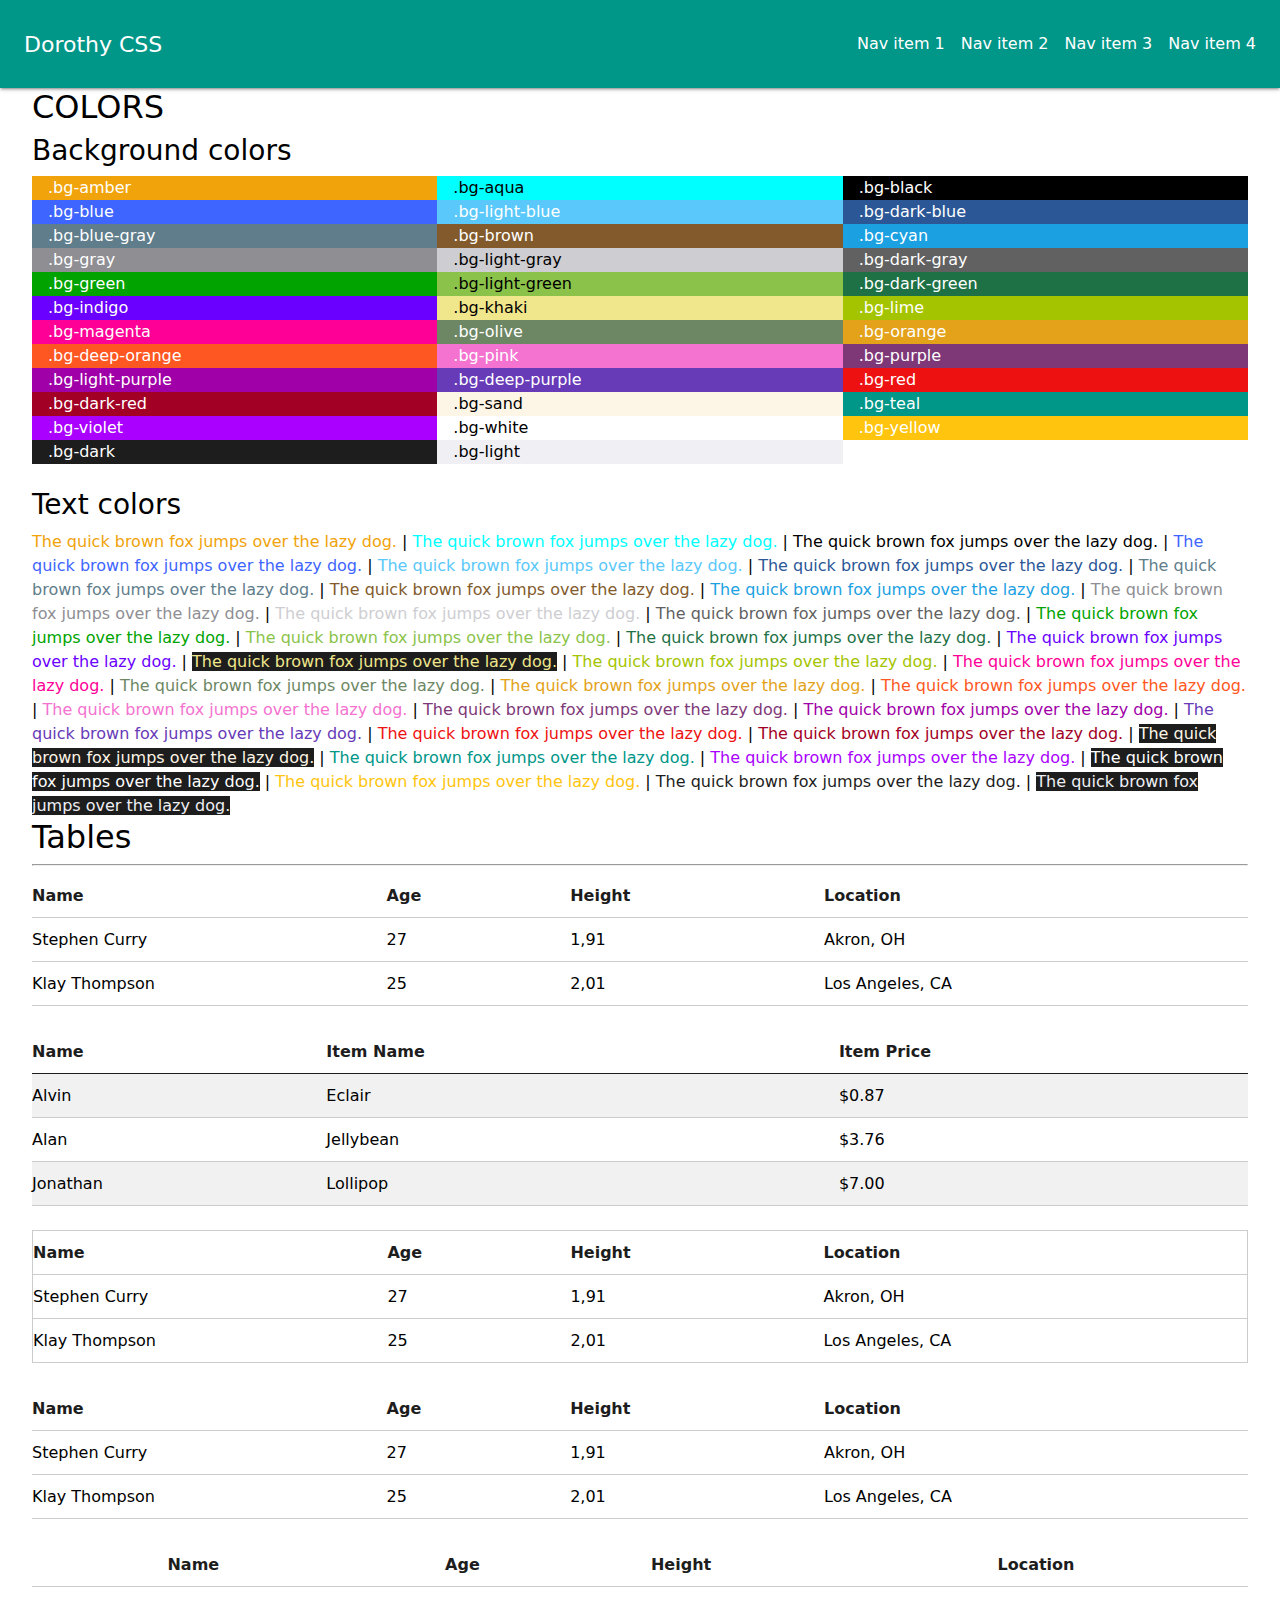
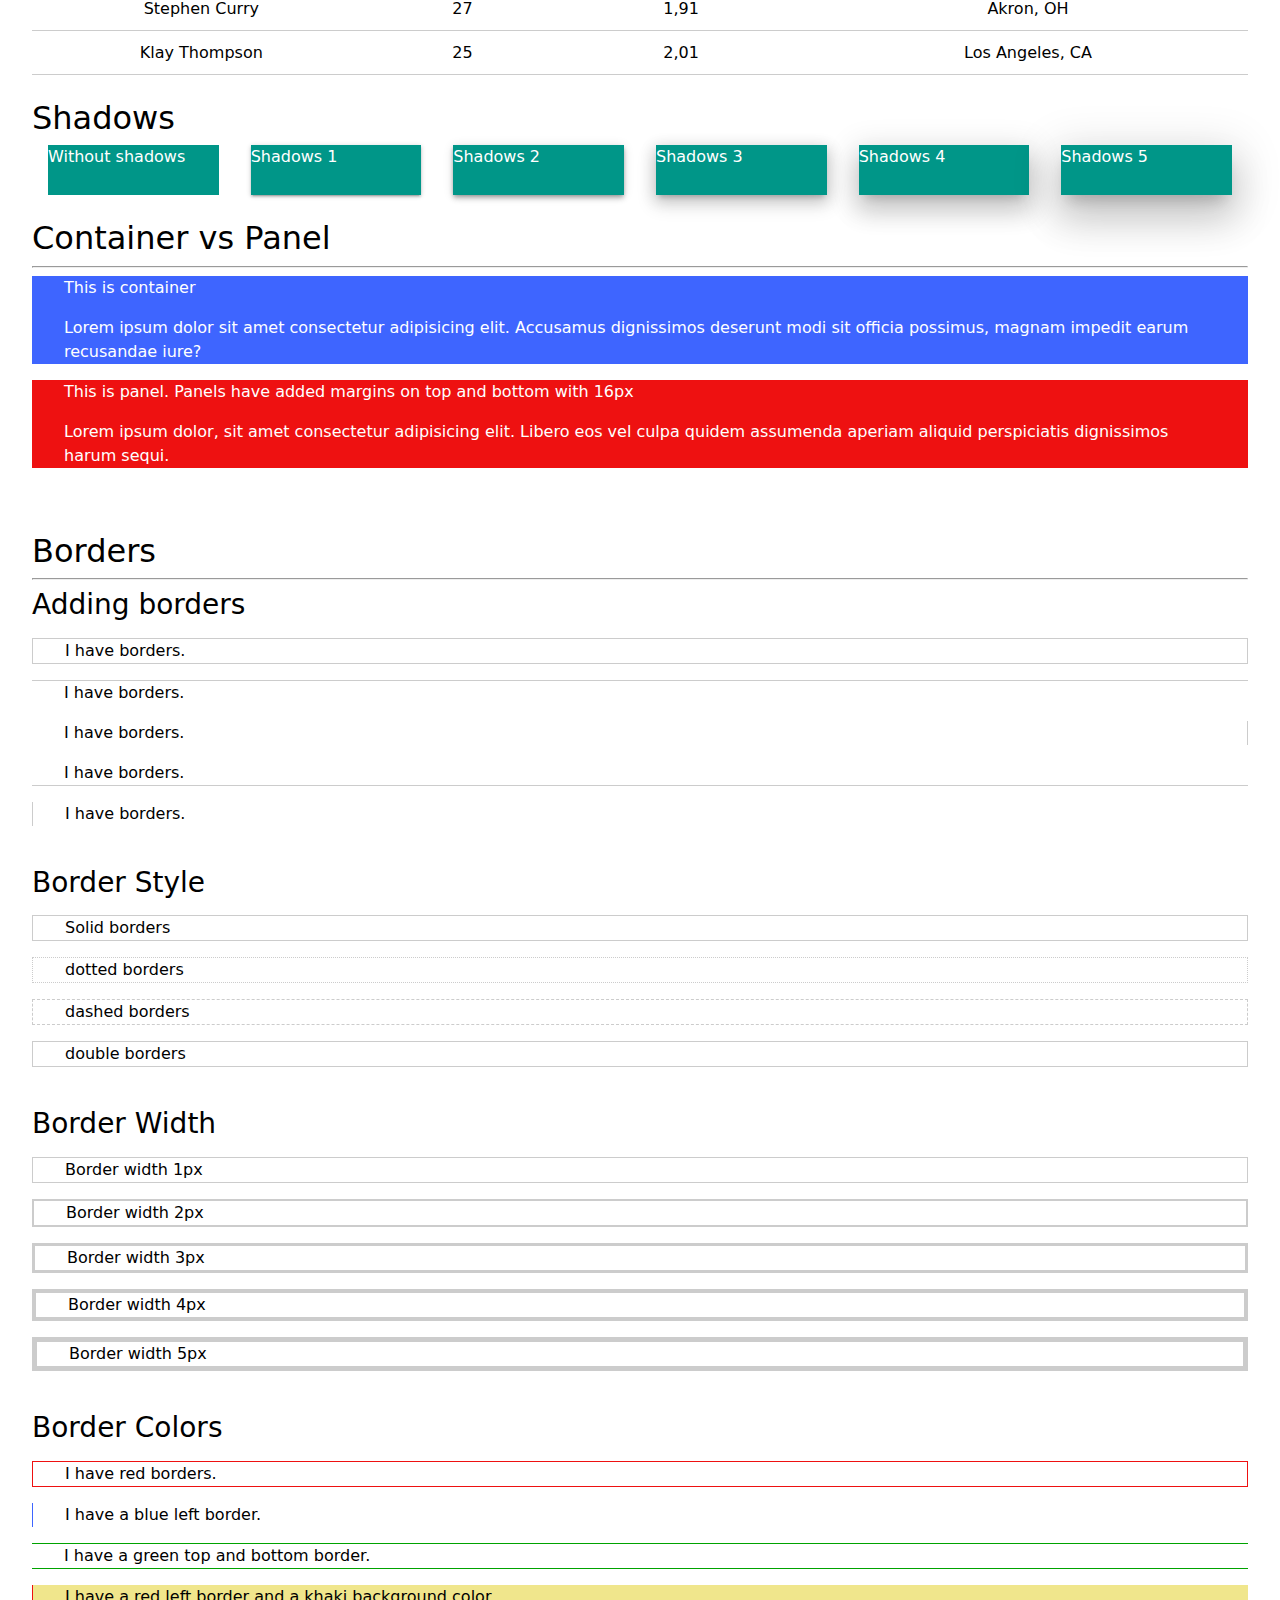
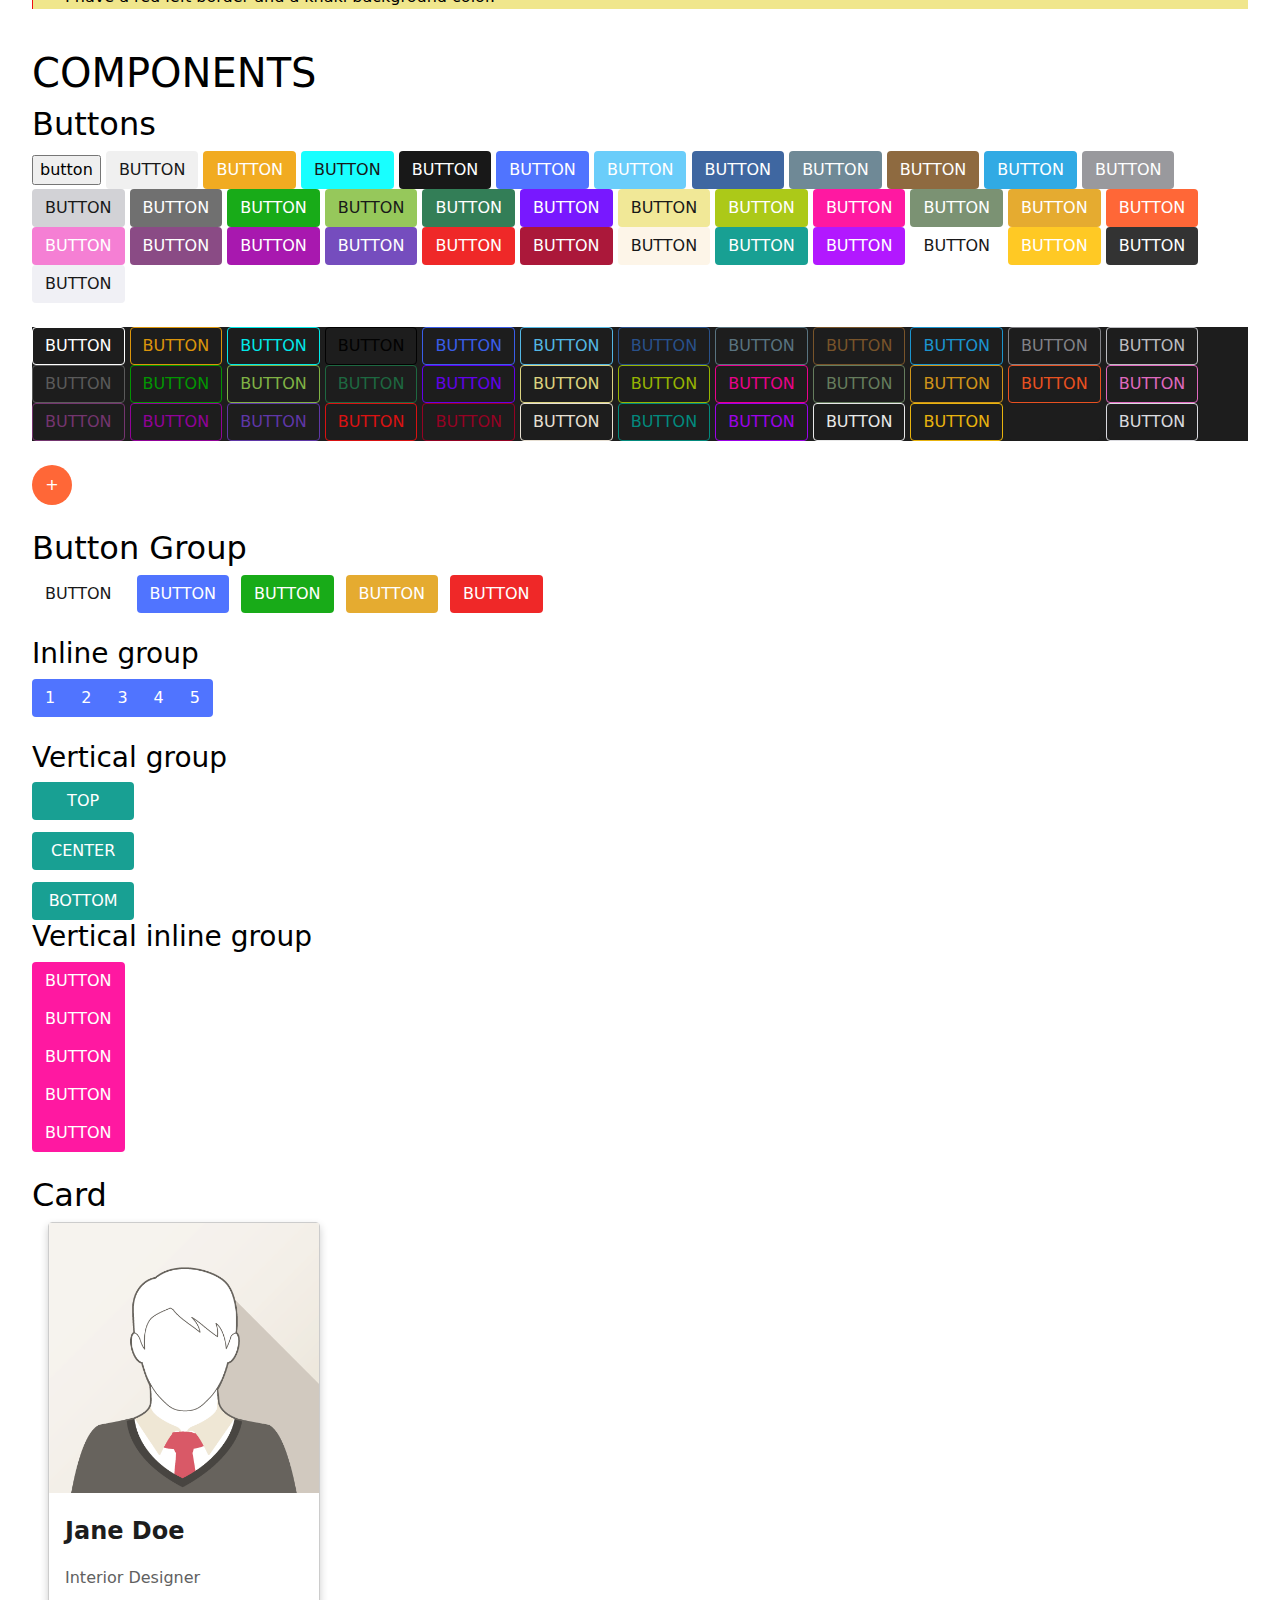
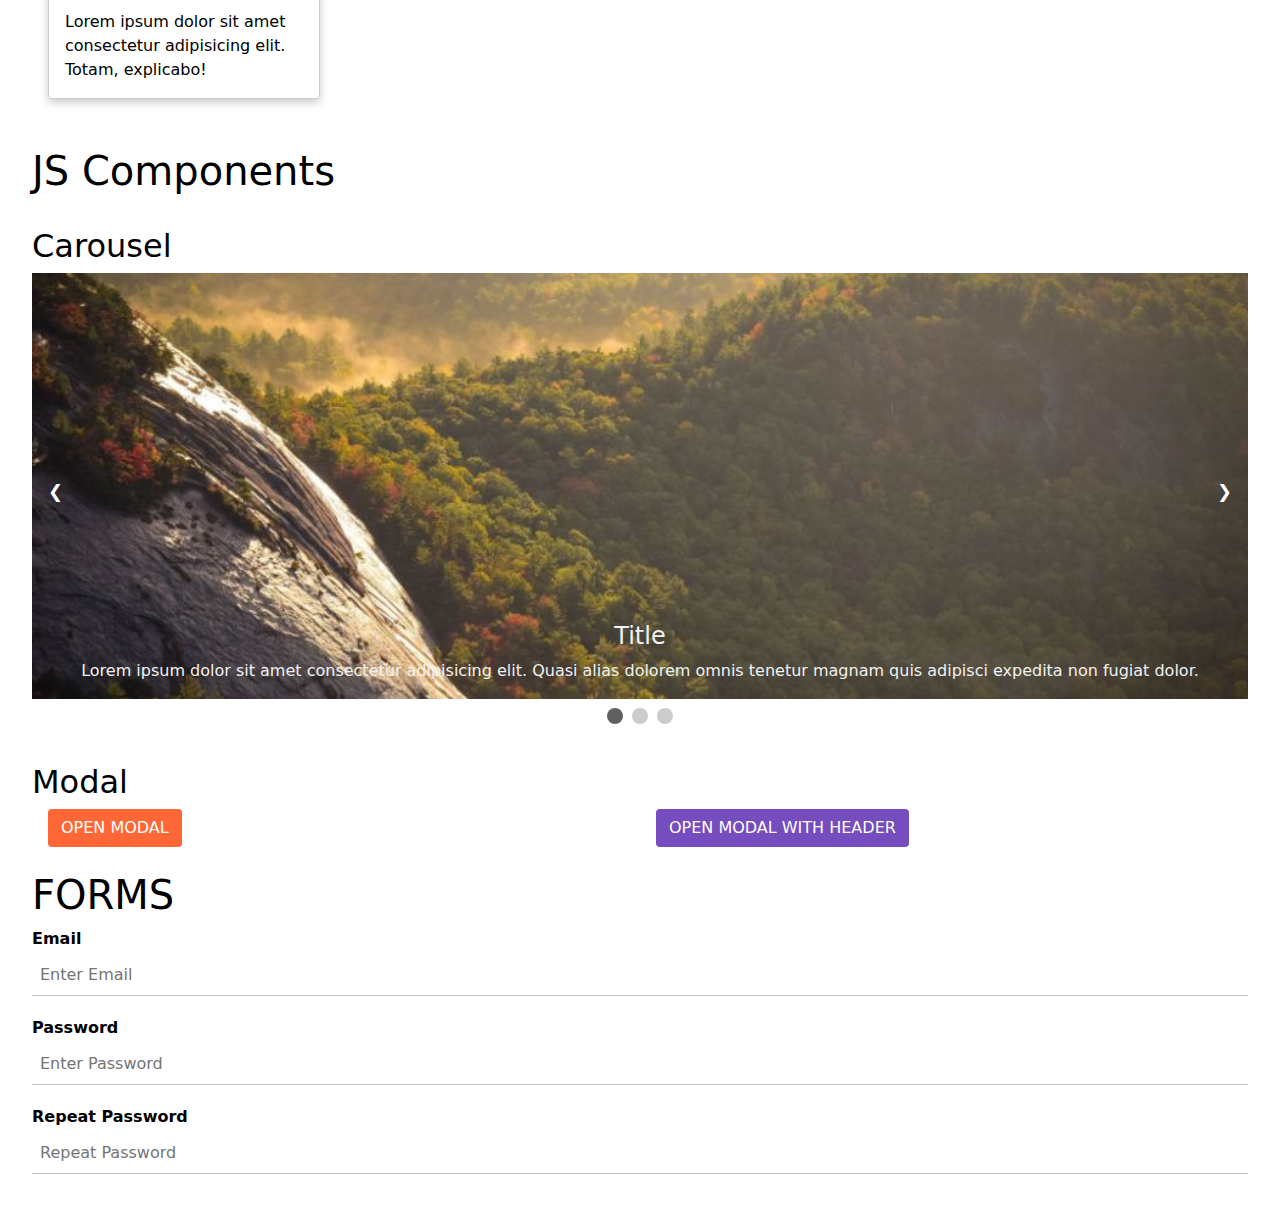
==== commit 6d86a611: "Added more components" ====
--- a/index.html
+++ b/index.html
@@ -7,6 +7,28 @@
     <link rel="stylesheet" href="style.css">
 </head>
 <body>
+    <nav class="navbar bg-teal">
+        <a href="#" class="nav-logo">Dorothy CSS</a>
+        <ul class="nav-menu">
+            <li class="nav-item">
+                <a href="#" class="nav-link">Nav item 1</a>
+            </li>
+            <li class="nav-item">
+                <a href="#" class="nav-link">Nav item 2</a>
+            </li>
+            <li class="nav-item">
+                <a href="#" class="nav-link">Nav item 3</a>
+            </li>
+            <li class="nav-item">
+                <a href="#" class="nav-link">Nav item 4</a>
+            </li>
+        </ul>
+        <div class="nav-hamburger">
+            <span class="bar"></span>
+            <span class="bar"></span>
+            <span class="bar"></span>
+        </div>
+    </nav>
     <div class="container">
         <h2>COLORS</h2>
         <h3>Background colors</h3>
--- a/style.css
+++ b/style.css
@@ -1763,6 +1763,85 @@
     border-top: 1px solid #c0c0c0;
 }
 
+/* Navbar */
+.navbar {
+    display: flex;
+    justify-content: space-between;
+    align-items: center;
+    padding: 1rem 1.5rem;
+    -webkit-box-shadow: 0 2px 2px 0 rgba(0, 0, 0, 0.14), 0 3px 1px -2px rgba(0, 0, 0, 0.12), 0 1px 5px 0 rgba(0, 0, 0, 0.2);
+        box-shadow: 0 2px 2px 0 rgba(0, 0, 0, 0.14), 0 3px 1px -2px rgba(0, 0, 0, 0.12), 0 1px 5px 0 rgba(0, 0, 0, 0.2);
+}
+.navbar li {
+    list-style: none;
+}
+.nav-hamburger {
+    display: none;
+}
+.bar {
+    display: block;
+    width: 1.5rem;
+    height: 0.25rem;
+    margin: 0.25rem auto;
+    transition: all 0.3s ease-in-out;
+    background-color: #ccc;
+}
+.nav-menu {
+    display: flex;
+    justify-content: space-between;
+    align-items: center;
+    background-color: inherit;
+}
+.nav-item {
+    margin-left: 1rem;
+}
+.nav-link {
+    font-size: 1rem;
+    font-weight: 400;
+    color: inherit;
+    text-decoration: none;
+}
+.nav-link:hover {
+    opacity: 0.85;
+}
+.nav-logo {
+    font-size: 1.375rem;
+    color: inherit;
+    text-decoration: none;
+}
+@media only screen and (max-width: 768px) {
+    .nav-menu {
+        position: fixed;
+        left: -100%;
+        top: 0.25rem;
+        flex-direction: column;
+        width: 100%;
+        text-align: center;
+        transition: 0.3s;
+        box-shadow:
+            0 10px 27px rgba(0, 0, 0, 0.05);
+    }
+    .nav-menu.active {
+        left: 0;
+    }
+    .nav-item {
+        margin: 1.5rem 0;
+    }
+    .nav-hamburger {
+        display: block;
+        cursor: pointer;
+    }
+    .nav-hamburger.active .bar:nth-child(2) {
+        opacity: 0;
+    }
+    .nav-hamburger.active .bar:nth-child(1) {
+        transform: translateY(8px) rotate(45deg);
+    }
+    .nav-hamburger.active .bar:nth-child(3) {
+        transform: translateY(-8px) rotate(-45deg);
+    }
+}
+
 /* FORMS */
 input[type=text], input[type=email], input[type=password] {
     width: 100%;
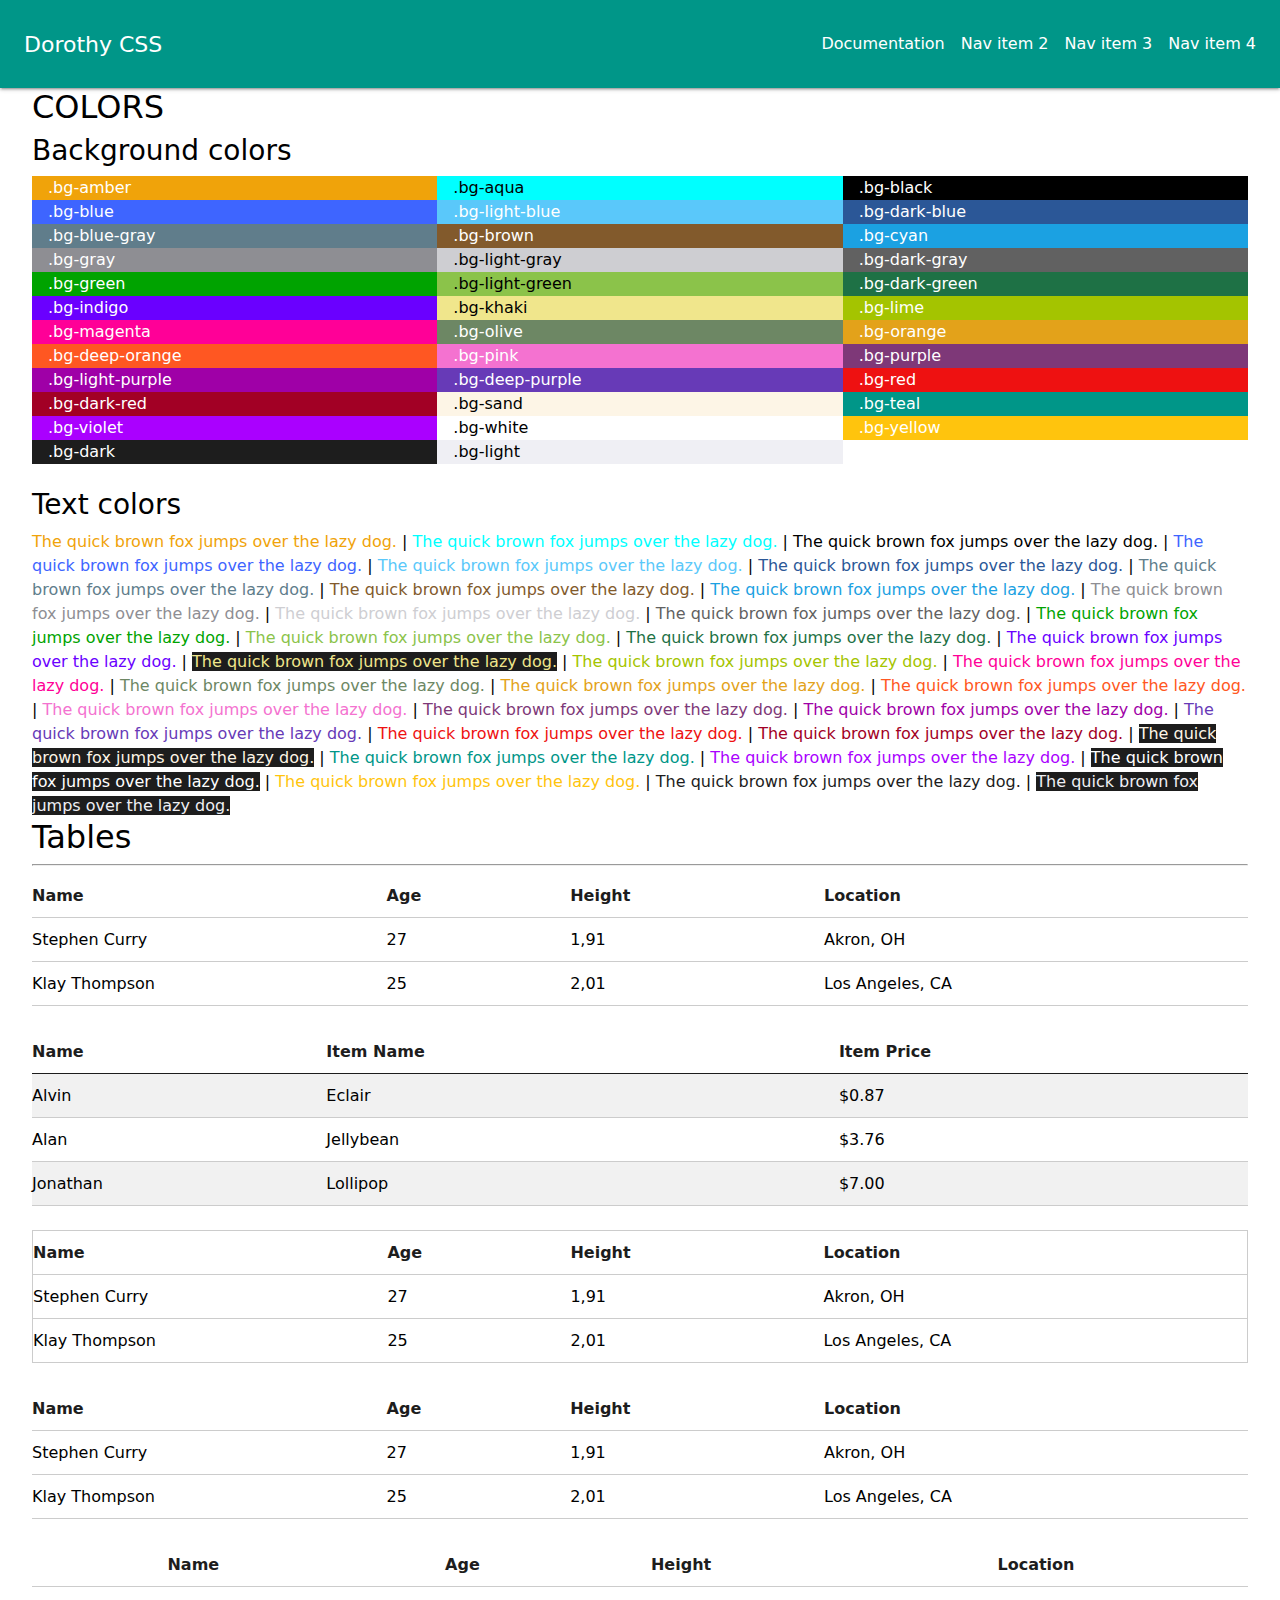
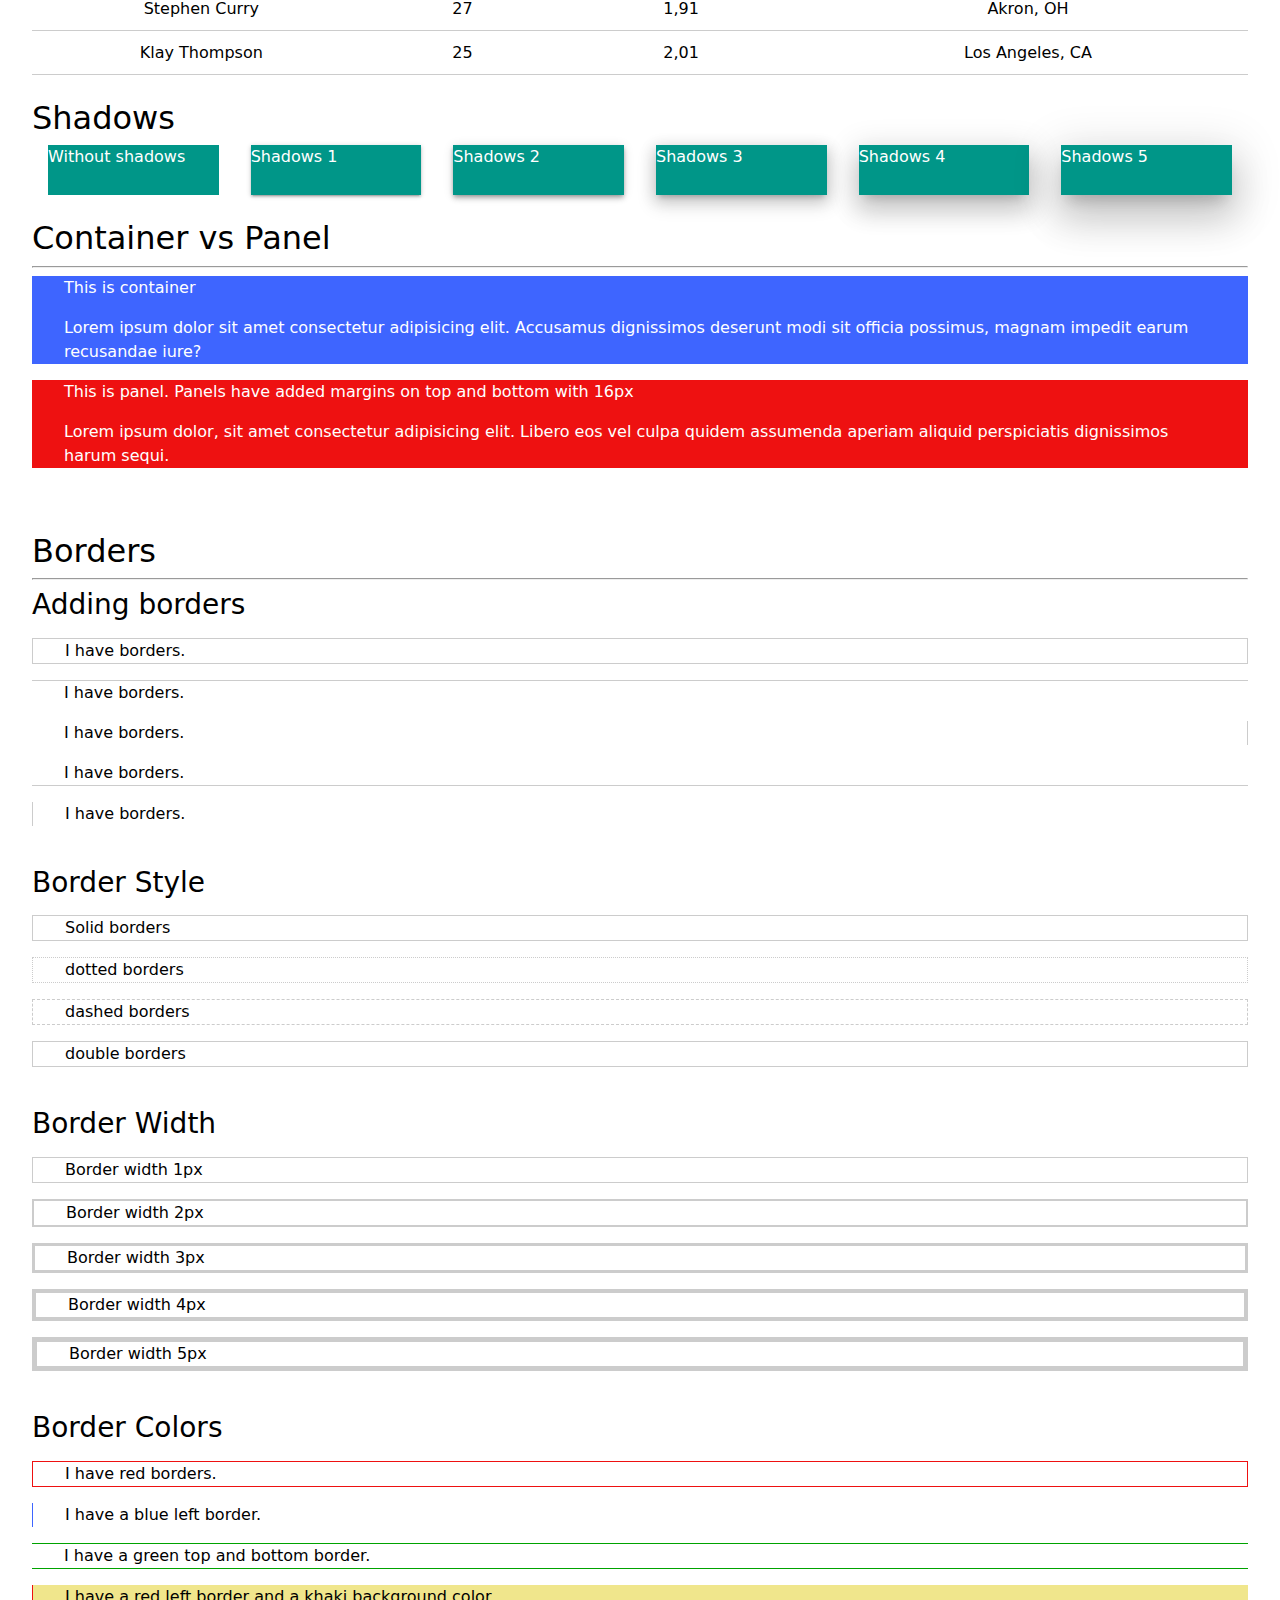
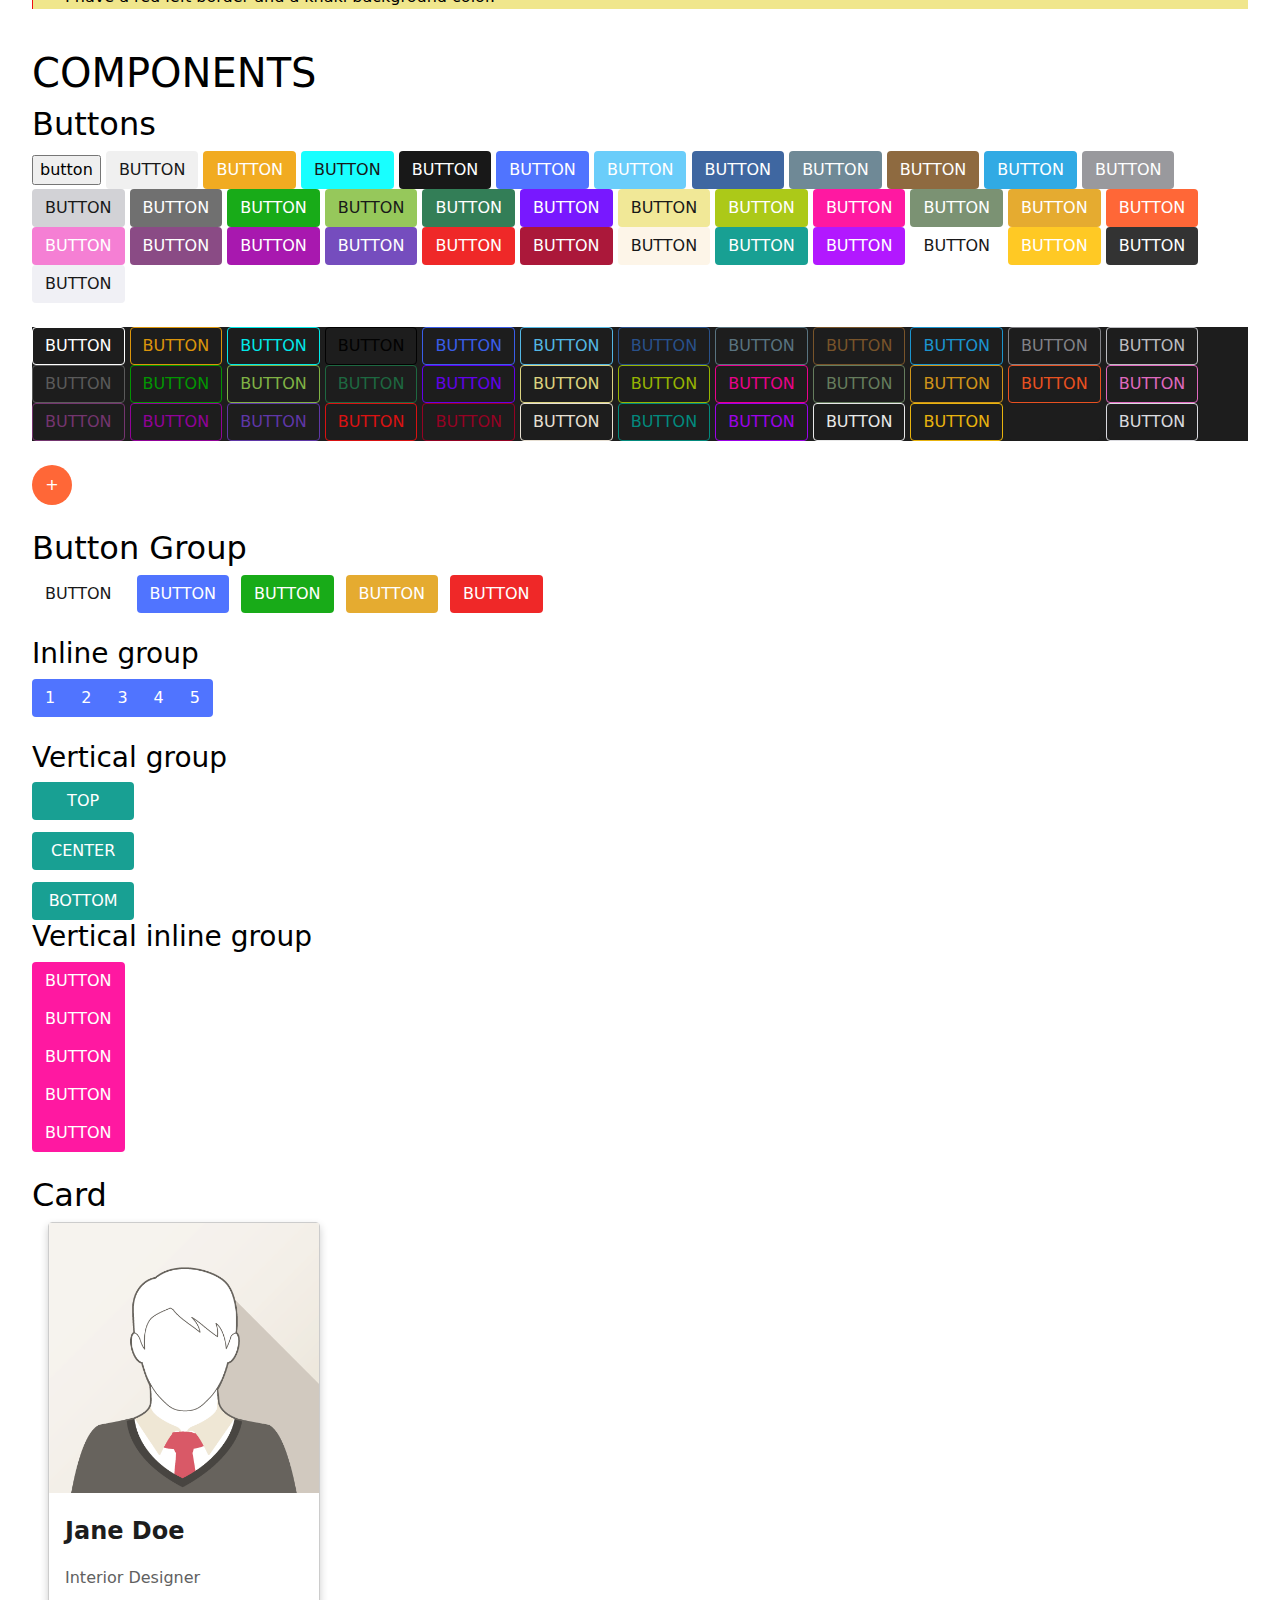
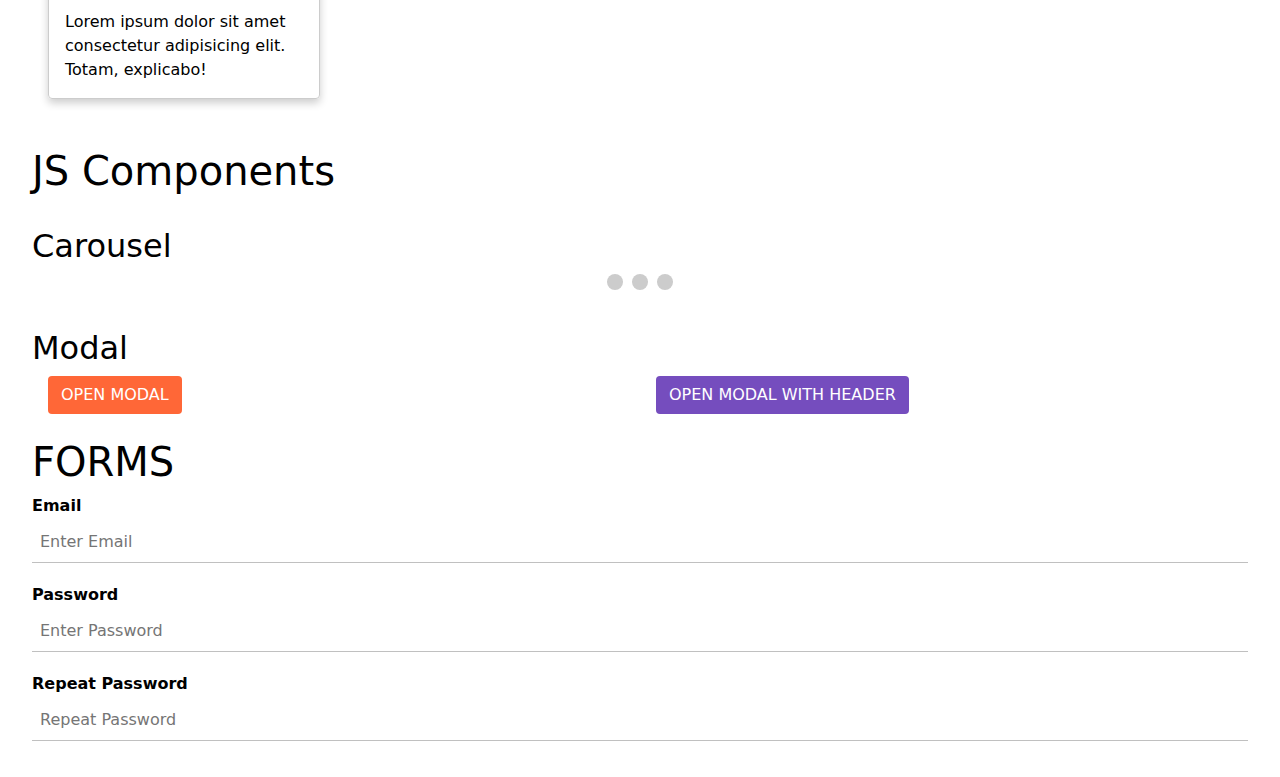
==== commit 88d27b06: "Added more components" ====
--- a/index.html
+++ b/index.html
@@ -3,15 +3,15 @@
     <meta charset="UTF-8">
     <meta http-equiv="X-UA-Compatible" content="IE=edge">
     <meta name="viewport" content="width=device-width, initial-scale=1.0">
-    <title>Document</title>
-    <link rel="stylesheet" href="style.css">
+    <title>Dorothy CSS</title>
+    <link rel="stylesheet" href="dorothy.css">
 </head>
 <body>
     <nav class="navbar bg-teal">
-        <a href="#" class="nav-logo">Dorothy CSS</a>
+        <a href="index.html" class="nav-logo">Dorothy CSS</a>
         <ul class="nav-menu">
             <li class="nav-item">
-                <a href="#" class="nav-link">Nav item 1</a>
+                <a href="documentation.html" class="nav-link">Documentation</a>
             </li>
             <li class="nav-item">
                 <a href="#" class="nav-link">Nav item 2</a>
@@ -568,6 +568,6 @@
             <input type="password" placeholder="Repeat Password" name="psw-repeat" required>
         </form>
     </div>
-    <script src="sandbox.js"></script>
+    <script src="dorothy.js"></script>
 </body>
 </html>--- a/dorothy.css
+++ b/dorothy.css
@@ -0,0 +1,1857 @@
+:root {
+    --font-sans: ui-sans-serif, system-ui, -apple-system, BlinkMacSystemFont, "Segoe UI", Roboto, "Helvetica Neue", Arial, "Noto Sans", sans-serif, "Apple Color Emoji", "Segoe UI Emoji", "Segoe UI Symbol", "Noto Color Emoji";
+    --font-serif: ui-serif, Georgia, Cambria, "Times New Roman", Times, serif;
+    --font-mono: ui-monospace, SFMono-Regular, Menlo, Monaco, Consolas, "Liberation Mono", "Courier New", monospace;
+}
+
+html {
+    box-sizing: border-box;
+}
+*, *:before, *:after {
+    box-sizing: inherit;
+}
+
+/* Normalize reset */
+html{-ms-text-size-adjust:100%;-webkit-text-size-adjust:100%}body{margin:0}
+article,aside,details,figcaption,figure,footer,header,main,menu,nav,section{display:block}summary{display:list-item}
+audio,canvas,progress,video{display:inline-block}progress{vertical-align:baseline}
+audio:not([controls]){display:none;height:0}[hidden],template{display:none}
+a{background-color:transparent}a:active,a:hover{outline-width:0}
+abbr[title]{border-bottom:none;text-decoration:underline;text-decoration:underline dotted}
+b,strong{font-weight:bolder}dfn{font-style:italic}mark{background:#ff0;color:#000}
+small{font-size:80%}sub,sup{font-size:75%;line-height:0;position:relative;vertical-align:baseline}
+sub{bottom:-0.25em}sup{top:-0.5em}figure{margin:1em 40px}img{border-style:none}
+code,kbd,pre,samp{font-family:monospace,monospace;font-size:1em}hr{box-sizing:content-box;height:0;overflow:visible}
+button,input,select,textarea,optgroup{font:inherit;margin:0}optgroup{font-weight:bold}
+button,input{overflow:visible}button,select{text-transform:none}
+button,[type=button],[type=reset],[type=submit]{-webkit-appearance:button}
+button::-moz-focus-inner,[type=button]::-moz-focus-inner,[type=reset]::-moz-focus-inner,[type=submit]::-moz-focus-inner{border-style:none;padding:0}
+button:-moz-focusring,[type=button]:-moz-focusring,[type=reset]:-moz-focusring,[type=submit]:-moz-focusring{outline:1px dotted ButtonText}
+fieldset{border:1px solid #c0c0c0;margin:0 2px;padding:.35em .625em .75em}
+legend{color:inherit;display:table;max-width:100%;padding:0;white-space:normal}textarea{overflow:auto}
+[type=checkbox],[type=radio]{padding:0}
+[type=number]::-webkit-inner-spin-button,[type=number]::-webkit-outer-spin-button{height:auto}
+[type=search]{-webkit-appearance:textfield;outline-offset:-2px}
+[type=search]::-webkit-search-decoration{-webkit-appearance:none}
+::-webkit-file-upload-button{-webkit-appearance:button;font:inherit}
+/* End Normalize reset */
+
+html, body {
+    font-family: var(--font-sans);
+    font-size: 16px;
+    font-weight: 400;
+    line-height: 1.5;
+    background-color: #fff;
+    color: #000;
+}
+html {
+    overflow-x: hidden;
+}
+h1, h2, h3, h4, h5, h6 {
+    margin-top: 0;
+    margin-bottom: 0.5rem;
+}
+p {
+    margin-top: 0;
+    margin-bottom: 1rem;
+}
+p:last-child {
+    margin: 0;
+}
+h1, h2, h3, h4, h5, h6 {
+    margin-bottom: 0.5rem;
+    font-weight: 500;
+    line-height: 1.2;
+}
+h1 {
+    font-size: 2.5rem;
+}
+h2 {
+    font-size: 2rem;
+}
+h3 {
+    font-size: 1.75rem;
+}
+h4 {
+    font-size: 1.5rem;
+}
+h5 {
+    font-size: 1.25rem;
+}
+h6 {
+    font-size: 1rem;
+}
+
+
+/* COLORS */
+/* Background color */
+.bg-amber {
+    background-color: #f0a30a;
+    color: #fff;
+}
+.bg-aqua {
+    background-color: #00ffff;
+    color: #000;
+}
+.bg-black {
+    background-color: #000;
+    color: #fff;
+}
+.bg-blue {
+    background-color: #3e65ff;
+    color: #fff;
+}
+.bg-light-blue {
+    background-color: #5AC8FA;
+    color: #fff;
+}
+.bg-dark-blue {
+    background-color: #2b5797;
+    color: #fff;
+}
+.bg-blue-gray {
+    background-color: #607d8b;
+    color: #fff;
+}
+.bg-brown {
+    background-color: #825a2c;
+    color: #fff;
+}
+.bg-cyan {
+    background-color: #1ba1e2;
+    color: #fff;
+}
+.bg-gray {
+    background-color: #8e8e93;
+    color: #fff;
+}
+.bg-light-gray {
+    background-color: #ceced2;
+    color: #000;
+}
+.bg-dark-gray {
+    background-color: #616161;
+    color: #fff;
+}
+.bg-green {
+    background-color: #00a300;
+    color: #fff;
+}
+.bg-light-green {
+    background-color: #8bc34a;
+    color: #000;
+}
+.bg-dark-green {
+    background-color: #1e7145;
+    color: #fff;
+}
+.bg-indigo {
+    background-color: #6a00ff;
+    color: #fff;
+}
+.bg-khaki {
+    background-color: #f0e68c;
+    color: #000;
+}
+.bg-lime {
+    background-color: #a4c400;
+    color: #fff;
+}
+.bg-magenta {
+    background-color: #ff0097;
+    color: #fff;
+}
+.bg-olive {
+    background-color: #6d8764;
+    color: #fff;
+}
+.bg-orange {
+    background-color: #e3a21a;
+    color: #fff;
+}
+.bg-deep-orange {
+    background-color: #ff5722;
+    color: #fff;
+}
+.bg-pink {
+    background-color: #f472d0;
+    color: #fff;
+}
+.bg-purple {
+    background-color: #7e3878;
+    color: #fff;
+}
+.bg-light-purple {
+    background-color: #9f00a7;
+    color: #fff;
+}
+.bg-deep-purple {
+    background-color: #673ab7;
+    color: #fff;
+}
+.bg-red {
+    background-color: #ee1111;
+    color: #fff;
+}
+.bg-dark-red {
+    background-color: #a20025;
+    color: #fff;
+}
+.bg-sand {
+    background-color: #fdf5e6;
+    color: #000;
+}
+.bg-teal {
+    background-color: #009688;
+    color: #fff;
+}
+.bg-violet {
+    background-color: #aa00ff;
+    color: #fff;
+}
+.bg-white {
+    background-color: #fff;
+    color: #000;
+}
+.bg-yellow {
+    background-color: #ffc40d;
+    color: #fff;
+}
+.bg-dark {
+    background-color: #1d1d1d;
+    color: #fff;
+}
+.bg-light {
+    background-color: #efeff4;
+    color: #000;
+}
+
+/* Text color */
+.txt-amber {
+    color: #f0a30a;
+}
+.txt-aqua {
+    color: #00ffff;
+}
+.txt-black {
+    color: #000;
+}
+.txt-blue {
+    color: #3e65ff;
+}
+.txt-light-blue {
+    color: #5AC8FA;
+}
+.txt-dark-blue {
+    color: #2b5797;
+}
+.txt-blue-gray {
+    color: #607d8b;
+}
+.txt-brown {
+    color: #825a2c;
+}
+.txt-cyan {
+    color: #1ba1e2;
+}
+.txt-gray {
+    color: #8e8e93;
+}
+.txt-light-gray {
+    color: #ceced2;
+}
+.txt-dark-gray {
+    color: #616161;
+}
+.txt-green {
+    color: #00a300;
+}
+.txt-light-green {
+    color: #8bc34a;
+}
+.txt-dark-green {
+    color: #1e7145;
+}
+.txt-indigo {
+    color: #6a00ff;
+}
+.txt-khaki {
+    color: #f0e68c;
+}
+.txt-lime {
+    color: #a4c400;
+}
+.txt-magenta {
+    color: #ff0097;
+}
+.txt-olive {
+    color: #6d8764;
+}
+.txt-orange {
+    color: #e3a21a;
+}
+.txt-deep-orange {
+    color: #ff5722;
+}
+.txt-pink {
+    color: #f472d0;
+}
+.txt-purple {
+    color: #7e3878;
+}
+.txt-light-purple {
+    color: #9f00a7;
+}
+.txt-deep-purple {
+    color: #673ab7;
+}
+.txt-red {
+    color: #ee1111;
+}
+.txt-dark-red {
+    color: #a20025;
+}
+.txt-sand {
+    color: #fdf5e6;
+}
+.txt-teal {
+    color: #009688;
+}
+.txt-violet {
+    color: #aa00ff;
+}
+.txt-white {
+    color: #fff;
+}
+.txt-yellow {
+    color: #ffc40d;
+}
+.txt-dark {
+    color: #1d1d1d;
+}
+.txt-light {
+    color: #efeff4;
+}
+
+/* LAYOUT */
+.container, .panel {
+    width: 100%;
+    padding: 0 2rem;
+}
+.panel {
+    margin: 1rem 0;
+}
+.container::after, .container::before, .panel::after, .panel::before, .row::after, .row::before, .clearfix::after {
+    content: "";
+    display: table;
+    clear: both;
+}
+.row {
+    display: flex;
+    flex-wrap: wrap;
+}
+[class*="col-"] {
+    float: left;
+    padding: 0 1rem;
+    width: 100%;
+}
+
+.col-s-1 {
+    flex: 0 0 auto;
+    width: 8.33333333%;
+}
+.col-s-2 {
+    flex: 0 0 auto;
+    width: 16.66666667%;
+}
+.col-s-3 {
+    flex: 0 0 auto;
+    width: 25%;
+}
+.col-s-4 {
+    flex: 0 0 auto;
+    width: 33.33333333%;
+}
+.col-s-5 {
+    flex: 0 0 auto;
+    width: 41.66666667%;
+}
+.col-s-6 {
+    flex: 0 0 auto;
+    width: 50%;
+}
+.col-s-7 {
+    flex: 0 0 auto;
+    width: 58.33333333%;
+}
+.col-s-8 {
+    flex: 0 0 auto;
+    width: 66.66666667%;
+}
+.col-s-9 {
+    flex: 0 0 auto;
+    width: 75%;
+}
+.col-s-10 {
+    flex: 0 0 auto;
+    width: 83.33333333%;
+}
+.col-s-11 {
+    flex: 0 0 auto;
+    width: 91.66666667%;
+}
+.col-s-12 {
+    flex: 0 0 auto;
+    width: 100%;
+}
+.offset-s-0 {
+    margin-left: 0;
+}
+.offset-s-1 {
+    margin-left: 8.33333333%;
+}
+.offset-s-2 {
+    margin-left: 16.66666667%;
+}
+.offset-s-3 {
+    margin-left: 25%;
+}
+.offset-s-4 {
+    margin-left: 33.33333333%;
+}
+.offset-s-5 {
+    margin-left: 41.66666667%;
+}
+.offset-s-6 {
+    margin-left: 50%;
+}
+.offset-s-7 {
+    margin-left: 58.33333333%;
+}
+.offset-s-8 {
+    margin-left: 66.66666667%;
+}
+.offset-s-9 {
+    margin-left: 75%;
+}
+.offset-s-10 {
+    margin-left: 83.33333333%;
+}
+.offset-s-11 {
+    margin-left: 91.66666667%;
+}
+@media (min-width: 768px) {
+    .col-m-1 {
+        flex: 0 0 auto;
+        width: 8.33333333%;
+    }
+    .col-m-2 {
+        flex: 0 0 auto;
+        width: 16.66666667%;
+    }
+    .col-m-3 {
+        flex: 0 0 auto;
+        width: 25%;
+    }
+    .col-m-4 {
+        flex: 0 0 auto;
+        width: 33.33333333%;
+    }
+    .col-m-5 {
+        flex: 0 0 auto;
+        width: 41.66666667%;
+    }
+    .col-m-6 {
+        flex: 0 0 auto;
+        width: 50%;
+    }
+    .col-m-7 {
+        flex: 0 0 auto;
+        width: 58.33333333%;
+    }
+    .col-m-8 {
+        flex: 0 0 auto;
+        width: 66.66666667%;
+    }
+    .col-m-9 {
+        flex: 0 0 auto;
+        width: 75%;
+    }
+    .col-m-10 {
+        flex: 0 0 auto;
+        width: 83.33333333%;
+    }
+    .col-m-11 {
+        flex: 0 0 auto;
+        width: 91.66666667%;
+    }
+    .col-m-12 {
+        flex: 0 0 auto;
+        width: 100%;
+    }
+    .offset-m-0 {
+        margin-left: 0;
+    }
+    .offset-m-1 {
+        margin-left: 8.33333333%;
+    }
+    .offset-m-2 {
+        margin-left: 16.66666667%;
+    }
+    .offset-m-3 {
+        margin-left: 25%;
+    }
+    .offset-m-4 {
+        margin-left: 33.33333333%;
+    }
+    .offset-m-5 {
+        margin-left: 41.66666667%;
+    }
+    .offset-m-6 {
+        margin-left: 50%;
+    }
+    .offset-m-7 {
+        margin-left: 58.33333333%;
+    }
+    .offset-m-8 {
+        margin-left: 66.66666667%;
+    }
+    .offset-m-9 {
+        margin-left: 75%;
+    }
+    .offset-m-10 {
+        margin-left: 83.33333333%;
+    }
+    .offset-m-11 {
+        margin-left: 91.66666667%;
+    }
+}
+@media (min-width: 1024px) {
+    .col-l-1 {
+        flex: 0 0 auto;
+        width: 8.33333333%;
+    }
+    .col-l-2 {
+        flex: 0 0 auto;
+        width: 16.66666667%;
+    }
+    .col-l-3 {
+        flex: 0 0 auto;
+        width: 25%;
+    }
+    .col-l-4 {
+        flex: 0 0 auto;
+        width: 33.33333333%;
+    }
+    .col-l-5 {
+        flex: 0 0 auto;
+        width: 41.66666667%;
+    }
+    .col-l-6 {
+        flex: 0 0 auto;
+        width: 50%;
+    }
+    .col-l-7 {
+        flex: 0 0 auto;
+        width: 58.33333333%;
+    }
+    .col-l-8 {
+        flex: 0 0 auto;
+        width: 66.66666667%;
+    }
+    .col-l-9 {
+        flex: 0 0 auto;
+        width: 75%;
+    }
+    .col-l-10 {
+        flex: 0 0 auto;
+        width: 83.33333333%;
+    }
+    .col-l-11 {
+        flex: 0 0 auto;
+        width: 91.66666667%;
+    }
+    .col-l-12 {
+        flex: 0 0 auto;
+        width: 100%;
+    }
+    .offset-l-0 {
+        margin-left: 0;
+    }
+    .offset-l-1 {
+        margin-left: 8.33333333%;
+    }
+    .offset-l-2 {
+        margin-left: 16.66666667%;
+    }
+    .offset-l-3 {
+        margin-left: 25%;
+    }
+    .offset-l-4 {
+        margin-left: 33.33333333%;
+    }
+    .offset-l-5 {
+        margin-left: 41.66666667%;
+    }
+    .offset-l-6 {
+        margin-left: 50%;
+    }
+    .offset-l-7 {
+        margin-left: 58.33333333%;
+    }
+    .offset-l-8 {
+        margin-left: 66.66666667%;
+    }
+    .offset-l-9 {
+        margin-left: 75%;
+    }
+    .offset-l-10 {
+        margin-left: 83.33333333%;
+    }
+    .offset-l-11 {
+        margin-left: 91.66666667%;
+    }
+}
+@media (min-width: 1400px) {
+    .col-xl-1 {
+        flex: 0 0 auto;
+        width: 8.33333333%;
+    }
+    .col-xl-2 {
+        flex: 0 0 auto;
+        width: 16.66666667%;
+    }
+    .col-xl-3 {
+        flex: 0 0 auto;
+        width: 25%;
+    }
+    .col-xl-4 {
+        flex: 0 0 auto;
+        width: 33.33333333%;
+    }
+    .col-xl-5 {
+        flex: 0 0 auto;
+        width: 41.66666667%;
+    }
+    .col-xl-6 {
+        flex: 0 0 auto;
+        width: 50%;
+    }
+    .col-xl-7 {
+        flex: 0 0 auto;
+        width: 58.33333333%;
+    }
+    .col-xl-8 {
+        flex: 0 0 auto;
+        width: 66.66666667%;
+    }
+    .col-xl-9 {
+        flex: 0 0 auto;
+        width: 75%;
+    }
+    .col-xl-10 {
+        flex: 0 0 auto;
+        width: 83.33333333%;
+    }
+    .col-xl-11 {
+        flex: 0 0 auto;
+        width: 91.66666667%;
+    }
+    .col-xl-12 {
+        flex: 0 0 auto;
+        width: 100%;
+    }
+    .offset-xl-0 {
+        margin-left: 0;
+    }
+    .offset-xl-1 {
+        margin-left: 8.33333333%;
+    }
+    .offset-xl-2 {
+        margin-left: 16.66666667%;
+    }
+    .offset-xl-3 {
+        margin-left: 25%;
+    }
+    .offset-xl-4 {
+        margin-left: 33.33333333%;
+    }
+    .offset-xl-5 {
+        margin-left: 41.66666667%;
+    }
+    .offset-xl-6 {
+        margin-left: 50%;
+    }
+    .offset-xl-7 {
+        margin-left: 58.33333333%;
+    }
+    .offset-xl-8 {
+        margin-left: 66.66666667%;
+    }
+    .offset-xl-9 {
+        margin-left: 75%;
+    }
+    .offset-xl-10 {
+        margin-left: 83.33333333%;
+    }
+    .offset-xl-11 {
+        margin-left: 91.66666667%;
+    }
+}
+
+table {
+    border-spacing: 0;
+    display: table;
+    overflow-x: auto;
+    text-align: left;
+    width: 100%;
+    border-collapse: collapse;
+}
+td, th {
+    border-bottom: 1px solid #ccc;
+    padding: 0.75rem 1rem;
+}
+th {
+    font-weight: bold;
+    color: #1d1d1d;
+}
+td:first-child, th:first-child {
+    padding-left: 0;
+}
+td:first-child, th:last-child {
+    padding-right: 0;
+}
+table.zebra tbody tr:nth-child(odd) {
+    background-color: #f1f1f1;
+}
+table.zebra th {
+    border-bottom: 1px solid #1d1d1d;
+}
+table.bordered {
+    border: 1px solid #ccc;
+}
+table.hoverable tbody tr:hover {
+    background-color: #f1f1f1;
+}
+table.centered tr th, table.centered tr td {
+    text-align: center;
+}
+
+/* UTILITIES */
+/* Borders */
+.border {
+    border: 1px solid #ccc;
+}
+.border-top {
+    border-top: 1px solid #ccc;
+}
+.border-left {
+    border-left: 1px solid #ccc;
+}
+.border-bottom {
+    border-bottom: 1px solid #ccc;
+}
+.border-right {
+    border-right: 1px solid #ccc;
+}
+
+.border-none {
+    border: none;
+}
+.border-solid {
+    border-style: solid;
+}
+.border-dashed {
+    border-style: dashed;
+}
+.border-dotted {
+    border-style: dotted;
+}
+.border-double {
+    border-style: double;
+}
+
+.border-1 {
+    border-width: 1px;
+}
+.border-2 {
+    border-width: 2px;
+}
+.border-3 {
+    border-width: 3px;
+}
+.border-4 {
+    border-width: 4px;
+}
+.border-5 {
+    border-width: 5px;
+}
+
+.border-amber {
+    border-color: #f0a30a;
+}
+.border-aqua {
+    border-color: #00ffff;
+}
+.border-black {
+    border-color: #000;
+}
+.border-blue {
+    border-color: #3e65ff;
+}
+.border-light-blue {
+    border-color: #5AC8FA;
+}
+.border-dark-blue {
+    border-color: #2b5797;
+}
+.border-blue-gray {
+    border-color: #607d8b;
+}
+.border-brown {
+    border-color: #825a2c;
+}
+.border-cyan {
+    border-color: #1ba1e2;
+}
+.border-gray {
+    border-color: #8e8e93;
+}
+.border-light-gray {
+    border-color: #ceced2;
+}
+.border-dark-gray {
+    border-color: #616161;
+}
+.border-green {
+    border-color: #00a300;
+}
+.border-light-green {
+    border-color: #8bc34a;
+}
+.border-dark-green {
+    border-color: #1e7145;
+}
+.border-indigo {
+    border-color: #6a00ff;
+}
+.border-khaki {
+    border-color: #f0e68c;
+}
+.border-lime {
+    border-color: #a4c400;
+}
+.border-magenta {
+    border-color: #ff0097;
+}
+.border-olive {
+    border-color: #6d8764;
+}
+.border-orange {
+    border-color: #e3a21a;
+}
+.border-deep-orange {
+    border-color: #ff5722;
+}
+.border-pink {
+    border-color: #f472d0;
+}
+.border-purple {
+    border-color: #7e3878;
+}
+.border-light-purple {
+    border-color: #9f00a7;
+}
+.border-deep-purple {
+    border-color: #673ab7;
+}
+.border-red {
+    border-color: #ee1111;
+}
+.border-dark-red {
+    border-color: #a20025;
+}
+.border-sand {
+    border-color: #fdf5e6;
+}
+.border-teal {
+    border-color: #009688;
+}
+.border-violet {
+    border-color: #aa00ff;
+}
+.border-white {
+    border-color: #fff;
+}
+.border-yellow {
+    border-color: #ffc40d;
+}
+.border-dark {
+    border-color: #1d1d1d;
+}
+.border-light {
+    border-color: #efeff4;
+}
+
+.rounded {
+    border-radius: 0.25rem;
+}
+.rounded-s {
+    border-radius: 0.125rem;
+}
+.rounded-l {
+    border-radius: 0.5rem;
+}
+.rounded-xl {
+    border-radius: 0.75rem;
+}
+.rounded-2xl {
+    border-radius: 1rem;
+}
+.rounded-circle {
+    border-radius: 50%;
+}
+.rounded-pill {
+    border-radius: 50rem;
+}
+
+/* Shadows */
+.shadow-1 {
+    -webkit-box-shadow: 0 2px 2px 0 rgba(0, 0, 0, 0.14), 0 3px 1px -2px rgba(0, 0, 0, 0.12), 0 1px 5px 0 rgba(0, 0, 0, 0.2);
+        box-shadow: 0 2px 2px 0 rgba(0, 0, 0, 0.14), 0 3px 1px -2px rgba(0, 0, 0, 0.12), 0 1px 5px 0 rgba(0, 0, 0, 0.2);
+}
+.shadow-2 {
+    -webkit-box-shadow: 0 4px 5px 0 rgba(0, 0, 0, 0.14), 0 1px 10px 0 rgba(0, 0, 0, 0.12), 0 2px 4px -1px rgba(0, 0, 0, 0.3);
+        box-shadow: 0 4px 5px 0 rgba(0, 0, 0, 0.14), 0 1px 10px 0 rgba(0, 0, 0, 0.12), 0 2px 4px -1px rgba(0, 0, 0, 0.3);
+}
+.shadow-3 {
+    -webkit-box-shadow: 0 8px 17px 2px rgba(0, 0, 0, 0.14), 0 3px 14px 2px rgba(0, 0, 0, 0.12), 0 5px 5px -3px rgba(0, 0, 0, 0.2);
+        box-shadow: 0 8px 17px 2px rgba(0, 0, 0, 0.14), 0 3px 14px 2px rgba(0, 0, 0, 0.12), 0 5px 5px -3px rgba(0, 0, 0, 0.2);
+}
+.shadow-4 {
+    -webkit-box-shadow: 0 16px 24px 2px rgba(0, 0, 0, 0.14), 0 6px 30px 5px rgba(0, 0, 0, 0.12), 0 8px 10px -7px rgba(0, 0, 0, 0.2);
+        box-shadow: 0 16px 24px 2px rgba(0, 0, 0, 0.14), 0 6px 30px 5px rgba(0, 0, 0, 0.12), 0 8px 10px -7px rgba(0, 0, 0, 0.2);
+}
+.shadow-5 {
+    -webkit-box-shadow: 0 24px 38px 3px rgba(0, 0, 0, 0.14), 0 9px 46px 8px rgba(0, 0, 0, 0.12), 0 11px 15px -7px rgba(0, 0, 0, 0.2);
+        box-shadow: 0 24px 38px 3px rgba(0, 0, 0, 0.14), 0 9px 46px 8px rgba(0, 0, 0, 0.12), 0 11px 15px -7px rgba(0, 0, 0, 0.2);
+}
+
+/* Images */
+.img-responsive {
+    width: 100%;
+    height: auto;
+}
+
+/* COMPONENTS */
+/* Buttons */
+.btn {
+    position: relative;
+    display: inline-flex;
+    align-items: center;
+    justify-content: center;
+    flex-shrink: 0;
+    font-weight: 400;
+    line-height: 1.5;
+    cursor: pointer;
+    padding: 0.375rem 0.75rem;
+    border: 1px solid transparent;
+    border-radius: 0.25rem;
+    font-size: 1rem;
+    text-transform: uppercase;
+    text-align: center;
+    text-decoration: none;
+    opacity: 0.9;
+}
+.btn:hover, .btn:focus {
+    opacity: 1;
+}
+
+.btn-amber {
+    background-color: #f0a30a;
+    color: #fff;
+}
+.btn-aqua {
+    background-color: #00ffff;
+    color: #000;
+}
+.btn-black {
+    background-color: #000;
+    color: #fff;
+}
+.btn-blue {
+    background-color: #3e65ff;
+    color: #fff;
+}
+.btn-light-blue {
+    background-color: #5AC8FA;
+    color: #fff;
+}
+.btn-dark-blue {
+    background-color: #2b5797;
+    color: #fff;
+}
+.btn-blue-gray {
+    background-color: #607d8b;
+    color: #fff;
+}
+.btn-brown {
+    background-color: #825a2c;
+    color: #fff;
+}
+.btn-cyan {
+    background-color: #1ba1e2;
+    color: #fff;
+}
+.btn-gray {
+    background-color: #8e8e93;
+    color: #fff;
+}
+.btn-light-gray {
+    background-color: #ceced2;
+    color: #000;
+}
+.btn-dark-gray {
+    background-color: #616161;
+    color: #fff;
+}
+.btn-green {
+    background-color: #00a300;
+    color: #fff;
+}
+.btn-light-green {
+    background-color: #8bc34a;
+    color: #000;
+}
+.btn-dark-green {
+    background-color: #1e7145;
+    color: #fff;
+}
+.btn-indigo {
+    background-color: #6a00ff;
+    color: #fff;
+}
+.btn-khaki {
+    background-color: #f0e68c;
+    color: #000;
+}
+.btn-lime {
+    background-color: #a4c400;
+    color: #fff;
+}
+.btn-magenta {
+    background-color: #ff0097;
+    color: #fff;
+}
+.btn-olive {
+    background-color: #6d8764;
+    color: #fff;
+}
+.btn-orange {
+    background-color: #e3a21a;
+    color: #fff;
+}
+.btn-deep-orange {
+    background-color: #ff5722;
+    color: #fff;
+}
+.btn-pink {
+    background-color: #f472d0;
+    color: #fff;
+}
+.btn-purple {
+    background-color: #7e3878;
+    color: #fff;
+}
+.btn-light-purple {
+    background-color: #9f00a7;
+    color: #fff;
+}
+.btn-deep-purple {
+    background-color: #673ab7;
+    color: #fff;
+}
+.btn-red {
+    background-color: #ee1111;
+    color: #fff;
+}
+.btn-dark-red {
+    background-color: #a20025;
+    color: #fff;
+}
+.btn-sand {
+    background-color: #fdf5e6;
+    color: #000;
+}
+.btn-teal {
+    background-color: #009688;
+    color: #fff;
+}
+.btn-violet {
+    background-color: #aa00ff;
+    color: #fff;
+}
+.btn-white {
+    background-color: #fff;
+    color: #000;
+}
+.btn-yellow {
+    background-color: #ffc40d;
+    color: #fff;
+}
+.btn-dark {
+    background-color: #1d1d1d;
+    color: #fff;
+}
+.btn-light {
+    background-color: #efeff4;
+    color: #000;
+}
+
+.btn-outline {
+    background-color: transparent;
+    color: inherit;
+    border-color: inherit;
+    opacity: 1;
+}
+.btn-outline-amber {
+    background-color: transparent;
+    border: 1px solid #f0a30a;
+    color: #f0a30a;
+}
+.btn-outline-amber:hover {
+    background-color: #f0a30a;
+    color: #fff;
+}
+.btn-outline-aqua {
+    background-color: transparent;
+    border: 1px solid #00ffff;
+    color: #00ffff;
+}
+.btn-outline-aqua:hover {
+    background-color: #00ffff;
+    color: #000;
+}
+.btn-outline-black {
+    background-color: transparent;
+    border: 1px solid #000;
+    color: #000;
+}
+.btn-outline-black:hover {
+    background-color: #000;
+    color: #fff;
+}
+.btn-outline-blue {
+    background-color: transparent;
+    border: 1px solid #3e65ff;
+    color: #3e65ff;
+}
+.btn-outline-blue:hover {
+    background-color: #3e65ff;
+    color: #fff;
+}
+.btn-outline-light-blue {
+    background-color: transparent;
+    border: 1px solid #5AC8FA;
+    color: #5AC8FA;
+}
+.btn-outline-light-blue:hover {
+    background-color: #5AC8FA;
+    color: #fff;
+}
+.btn-outline-dark-blue {
+    background-color: transparent;
+    border: 1px solid #2b5797;
+    color: #2b5797;
+}
+.btn-outline-dark-blue:hover {
+    background-color: #2b5797;
+    color: #fff;
+}
+.btn-outline-blue-gray {
+    background-color: transparent;
+    border: 1px solid #607d8b;
+    color: #607d8b;
+}
+.btn-outline-blue-gray:hover {
+    background-color: #607d8b;
+    color: #fff;
+}
+.btn-outline-brown {
+    background-color: transparent;
+    border: 1px solid #825a2c;
+    color: #825a2c;
+}
+.btn-outline-brown:hover {
+    background-color: #825a2c;
+    color: #fff;
+}
+.btn-outline-cyan {
+    background-color: transparent;
+    border: 1px solid #1ba1e2;
+    color: #1ba1e2;
+}
+.btn-outline-cyan:hover {
+    background-color: #1ba1e2;
+    color: #fff;
+}
+.btn-outline-gray {
+    background-color: transparent;
+    border: 1px solid #8e8e93;
+    color: #8e8e93;
+}
+.btn-outline-gray:hover {
+    background-color: #8e8e93;
+    color: #fff;
+}
+.btn-outline-light-gray {
+    background-color: transparent;
+    border: 1px solid #ceced2;
+    color: #ceced2;
+}
+.btn-outline-light-gray:hover {
+    background-color: #ceced2;
+    color: #000;
+}
+.btn-outline-dark-gray {
+    background-color: transparent;
+    border: 1px solid #616161;
+    color: #616161;
+}
+.btn-outline-dark-gray:hover {
+    background-color: #616161;
+    color: #fff;
+}
+.btn-outline-green {
+    background-color: transparent;
+    border: 1px solid #00a300;
+    color: #00a300;
+}
+.btn-outline-green:hover {
+    background-color: #00a300;
+    color: #fff;
+}
+.btn-outline-light-green {
+    background-color: transparent;
+    border: 1px solid #8bc34a;
+    color: #8bc34a;
+}
+.btn-outline-light-green:hover {
+    background-color: #8bc34a;
+    color: #000;
+}
+.btn-outline-dark-green {
+    background-color: transparent;
+    border: 1px solid #1e7145;
+    color: #1e7145;
+}
+.btn-outline-dark-green:hover {
+    background-color: #1e7145;
+    color: #fff;
+}
+.btn-outline-indigo {
+    background-color: transparent;
+    border: 1px solid #6a00ff;
+    color: #6a00ff;
+}
+.btn-outline-indigo:hover {
+    background-color: #6a00ff;
+    color: #fff;
+}
+.btn-outline-khaki {
+    background-color: transparent;
+    border: 1px solid #f0e68c;
+    color: #f0e68c;
+}
+.btn-outline-khaki:hover {
+    background-color: #f0e68c;
+    color: #000;
+}
+.btn-outline-lime {
+    background-color: transparent;
+    border: 1px solid #a4c400;
+    color: #a4c400;
+}
+.btn-outline-lime:hover {
+    background-color: #a4c400;
+    color: #fff;
+}
+.btn-outline-magenta {
+    background-color: transparent;
+    border: 1px solid #ff0097;
+    color: #ff0097;
+}
+.btn-outline-magenta:hover {
+    background-color: #ff0097;
+    color: #fff;
+}
+.btn-outline-olive {
+    background-color: transparent;
+    border: 1px solid #6d8764;
+    color: #6d8764;
+}
+.btn-outline-olive:hover {
+    background-color: #6d8764;
+    color: #fff;
+}
+.btn-outline-orange {
+    background-color: transparent;
+    border: 1px solid #e3a21a;
+    color: #e3a21a;
+}
+.btn-outline-orange:hover {
+    background-color: #e3a21a;
+    color: #fff;
+}
+.btn-outline-deep-orange {
+    background-color: transparent;
+    border: 1px solid #ff5722;
+    color: #ff5722;
+}
+.btn-outline-deep-orange:hover {
+    background-color: #ff5722;
+    color: #fff;
+}
+.btn-outline-pink {
+    background-color: transparent;
+    border: 1px solid #f472d0;
+    color: #f472d0;
+}
+.btn-outline-pink:hover {
+    background-color: #f472d0;
+    color: #fff;
+}
+.btn-outline-purple {
+    background-color: transparent;
+    border: 1px solid #7e3878;
+    color: #7e3878;
+}
+.btn-outline-purple:hover {
+    background-color: #7e3878;
+    color: #fff;
+}
+.btn-outline-light-purple {
+    background-color: transparent;
+    border: 1px solid #9f00a7;
+    color: #9f00a7;
+}
+.btn-outline-light-purple:hover {
+    background-color: #9f00a7;
+    color: #fff;
+}
+.btn-outline-deep-purple {
+    background-color: transparent;
+    border: 1px solid #673ab7;
+    color: #673ab7;
+}
+.btn-outline-deep-purple:hover {
+    background-color: #673ab7;
+    color: #fff;
+}
+.btn-outline-red {
+    background-color: transparent;
+    border: 1px solid #ee1111;
+    color: #ee1111;
+}
+.btn-outline-red:hover {
+    background-color: #ee1111;
+    color: #fff;
+}
+.btn-outline-dark-red {
+    background-color: transparent;
+    border: 1px solid #a20025;
+    color: #a20025;
+}
+.btn-outline-dark-red:hover {
+    background-color: #a20025;
+    color: #fff;
+}
+.btn-outline-sand {
+    background-color: transparent;
+    border: 1px solid #fdf5e6;
+    color: #fdf5e6;
+}
+.btn-outline-sand:hover {
+    background-color: #fdf5e6;
+    color: #000;
+}
+.btn-outline-teal {
+    background-color: transparent;
+    border: 1px solid #009688;
+    color: #009688;
+}
+.btn-outline-teal:hover {
+    background-color: #009688;
+    color: #fff;
+}
+.btn-outline-violet {
+    background-color: transparent;
+    border: 1px solid #aa00ff;
+    color: #aa00ff;
+}
+.btn-outline-violet:hover {
+    background-color: #aa00ff;
+    color: #fff;
+}
+.btn-outline-white {
+    background-color: transparent;
+    border: 1px solid #fff;
+    color: #fff;
+}
+.btn-outline-white:hover {
+    background-color: #fff;
+    color: #000;
+}
+.btn-outline-yellow {
+    background-color: transparent;
+    border: 1px solid #ffc40d;
+    color: #ffc40d;
+}
+.btn-outline-yellow:hover {
+    background-color: #ffc40d;
+    color: #fff;
+}
+.btn-outline-dark {
+    background-color: transparent;
+    border: 1px solid #1d1d1d;
+    color: #1d1d1d;
+}
+.btn-outline-dark:hover {
+    background-color: #1d1d1d;
+    color: #fff;
+}
+.btn-outline-light {
+    background-color: transparent;
+    border: 1px solid #efeff4;
+    color: #efeff4;
+}
+.btn-outline-light:hover {
+    background-color: #efeff4;
+    color: #000;
+}
+
+.btn-android {
+    background: #a4c639;
+    color: #fff;
+}
+.btn-behance {
+    background-color: #1769ff;
+    color: #fff;
+}
+.btn-blogger {
+    background-color: #F26300;
+    color: #fff;
+}
+.btn-dribbble {
+    background-color: #ea4c89;
+    color: #fff;
+}
+.btn-facebook {
+    background-color: #3b5998;
+    color: #fff;
+}
+.btn-flickr {
+    background-color: #f40083;
+    color: #fff;
+}
+.btn-foursquare {
+    background: #45bbff;
+    color: #fff;
+}
+.btn-github {
+    background-color: #4183c4;
+    color: #fff;
+}
+.btn-google-plus {
+    background-color: #dd4b39;
+    color: #fff;
+}
+.btn-instagram {
+    background-color: #bc2a8d;
+    color: #fff;
+}
+.btn-linkedin {
+    background-color: #1f88be;
+    color: #fff;
+}
+.btn-pinterest {
+    background-color: #cb2027;
+    color: #fff;
+}
+.btn-reddit {
+    background: #ff5700;
+    color: #fff;
+}
+.btn-rss {
+    background: #ff6600;
+    color: #fff;
+}
+.btn-skype {
+    background: #00aff0;
+    color: #fff;
+}
+.btn-snapchat {
+    background: #fffc00;
+    color: #fff;
+}
+.btn-soundcloud {
+    background: #ff5500;
+    color: #fff;
+}
+.btn-stumbleupon { 
+    background: #eb4924;
+    color: #fff;
+}
+.btn-tumblr {
+    background-color: #2c4762;
+    color: #fff;
+}
+.btn-twitter {
+    background-color: #55acee;
+    color: #fff;
+}
+.btn-vimeo {
+    background-color: #45bbff;
+    color: #fff;
+}
+.btn-vine {
+    background: #00b489;
+    color: #fff;
+}
+.btn-vk {
+    background-color: #41648a;
+    color: #fff;
+}
+.btn-yahoo {
+    background: #430297;
+    color: #fff;
+}
+.btn-youtube {
+    background-color: #f00;
+    color: #fff;
+}
+
+.btn-positive {
+    background-color: #21ba45;
+    color: #fff;
+}
+.btn-negative {
+    background-color: #db2828;
+    color: #fff;
+}
+
+.btn-circle {
+    height: 2.5rem;
+    width: 2.5rem;
+    border-radius: 50%;
+}
+.btn-pill {
+    border-radius: 50rem;
+}
+.btn-fullwidth {
+    width: 100%;
+}
+
+.btn.disabled, .btn:disabled {
+    opacity: 0.65;
+}
+
+/* Button Group */
+.btn-group {
+    display: flex;
+    align-items: center;
+    flex-wrap: wrap;
+}
+.btn-group .btn {
+    margin-right: 0.75rem;
+}
+.btn-group .btn:last-child {
+    margin-right: 0;
+}
+.btn-group.vertical {
+    display: inline-flex;
+    flex-direction: column;
+    align-items: flex-start;
+    justify-content: center;
+}
+.btn-group.vertical .btn {
+    width: 100%;
+    margin-bottom: 0.75rem;
+}
+.btn-group.vertical .btn:last-child {
+    margin-bottom: 0;
+}
+.btn-group.inline .btn {
+    margin: 0!important;
+    border-radius: 0;
+}
+.btn-group.inline .btn:first-child {
+    border-top-left-radius: 0.25rem;
+    border-bottom-left-radius: 0.25rem;
+}
+.btn-group.inline .btn:last-child {
+    border-top-right-radius: 0.25rem;
+    border-bottom-right-radius: 0.25rem;
+}
+.btn-group.btn-group.vertical.inline .btn {
+    border-radius: 0;
+}
+.btn-group.vertical.inline .btn:first-child {
+    border-top-left-radius: 0.25rem;
+    border-top-right-radius: 0.25rem;
+}
+.btn-group.vertical.inline .btn:last-child {
+    border-bottom-left-radius: 0.25rem;
+    border-bottom-right-radius: 0.25rem;
+}
+.btn-group.reverse {
+    flex-direction: column-reverse;
+}
+.btn-group.right {
+    justify-content: flex-end;
+}
+.btn-group.center {
+    justify-content: center;
+}
+
+/* Cards */
+.card {
+    display: block;
+    border: 1px solid #ccc;
+    box-shadow: 0 4px 8px 0 rgba(0, 0, 0, 0.2);
+    border-radius: 0.25rem;
+}
+.card:hover {
+    box-shadow: 0 8px 16px 0 rgba(0,0,0,0.2);
+}
+.card-content {
+    font-size: 1rem;
+    padding: 1rem;
+}
+.card-content a {
+    text-decoration: underline;
+    color: #1ba1e2;
+}
+.card-title {
+    color: #1d1d1d;
+    padding: 0.5rem 0;
+    font-weight: 700;
+}
+.card-subtitle {
+    color: #616161;
+    padding: 0.25rem 0;
+    font-weight: 500;
+}
+.card .card-action {
+    background-color: inherit;
+    border-top: 1px solid #ccc;
+    position: relative;
+    padding: 1rem 1.5rem;
+}
+
+
+
+/* JS COMPONENTS */
+/* Carousel */
+.carousel-item {
+    display: none;
+}
+.carousel {
+    max-width: 100%;
+    position: relative;
+    margin: auto;
+}
+.prev-slide, .next-slide {
+    cursor: pointer;
+    position: absolute;
+    top: 50%;
+    width: auto;
+    padding: 1rem;
+    margin-top: -1.5rem;
+    color: #fff;
+    font-weight: bold;
+    font-size: 1.125rem;
+    transition: 0.6s ease;
+    border-radius: 0 0.125rem 0.125rem 0;
+    user-select: none;
+}
+.next-slide {
+    right: 0;
+    border-radius: 0.125rem 0 0 0.125rem;
+}
+.prev-slide:hover, .next-slide:hover {
+    background-color: rgba(0, 0, 0, 0.8);
+}
+.carousel-caption {
+    color: #f1f1f1;
+    padding: 0.5rem 0.75rem;
+    position: absolute;
+    bottom: 0.5rem;
+    width: 100%;
+    text-align: center;
+}
+.carousel-indicators {
+    margin: 0.5rem auto;
+    text-align: center;
+}
+.carousel-dot {
+    cursor: pointer;
+    width: 1rem;
+    height: 1rem;
+    margin: 0 0.125rem;
+    background-color: #ccc;
+    border-radius: 50%;
+    display: inline-block;
+    transition: background-color 0.6s ease;
+}
+.carousel-dot.active, .carousel-dot:hover {
+    background-color: #616161;
+}
+@media only screen and (max-width: 480px) {
+    .carousel-caption, .prev-slide, .next-slide {
+        font-size: 0.75rem;
+    }
+}
+
+/* Modal */
+.modal {
+    display: none;
+    position: fixed;
+    z-index: 1;
+    padding-top: 100px;
+    left: 0;
+    top: 0;
+    width: 100%;
+    height: 100%;
+    overflow: auto;
+    background-color: #000;
+    background-color: rgba(0,0,0,0.4);
+}
+.modal-content {
+    background-color: #f1f1f1;
+    margin: auto;
+    paint-order: 1px solid #ddd;
+    width: 60%;
+    border-radius: 0.125rem;
+}
+.close-modal {
+    background-color: #ffdddd;
+    color: #ee1111;
+    float: right;
+    font-weight: bold;
+    border: 1px solid #e11;
+    border-radius: 50%;
+    height: 1.5rem;
+    width: 1.5rem;
+    text-align: center;
+    font-size: 0.9rem;
+}
+.close-modal:hover, .close-modal:focus {
+    color: #a20025;
+    text-decoration: none;
+    cursor: pointer;
+}
+.modal-header {
+    padding: 0.25rem 1rem;
+    border-bottom: 1px solid #c0c0c0;
+}
+.modal-body {
+    padding: 0.25rem 1rem;
+}
+.modal-footer {
+    padding: 0.25rem 1rem;
+    border-top: 1px solid #c0c0c0;
+}
+
+/* Navbar */
+.navbar {
+    display: flex;
+    justify-content: space-between;
+    align-items: center;
+    padding: 1rem 1.5rem;
+    -webkit-box-shadow: 0 2px 2px 0 rgba(0, 0, 0, 0.14), 0 3px 1px -2px rgba(0, 0, 0, 0.12), 0 1px 5px 0 rgba(0, 0, 0, 0.2);
+        box-shadow: 0 2px 2px 0 rgba(0, 0, 0, 0.14), 0 3px 1px -2px rgba(0, 0, 0, 0.12), 0 1px 5px 0 rgba(0, 0, 0, 0.2);
+}
+.navbar li {
+    list-style: none;
+}
+.nav-hamburger {
+    display: none;
+}
+.bar {
+    display: block;
+    width: 1.5rem;
+    height: 0.25rem;
+    margin: 0.25rem auto;
+    transition: all 0.3s ease-in-out;
+    background-color: #ccc;
+}
+.nav-menu {
+    display: flex;
+    justify-content: space-between;
+    align-items: center;
+    background-color: inherit;
+}
+.nav-item {
+    margin-left: 1rem;
+}
+.nav-link {
+    font-size: 1rem;
+    font-weight: 400;
+    color: inherit;
+    text-decoration: none;
+}
+.nav-link:hover {
+    opacity: 0.85;
+}
+.nav-logo {
+    font-size: 1.375rem;
+    color: inherit;
+    text-decoration: none;
+}
+@media only screen and (max-width: 768px) {
+    .nav-menu {
+        position: fixed;
+        left: -100%;
+        top: 0.25rem;
+        flex-direction: column;
+        width: 100%;
+        text-align: center;
+        transition: 0.3s;
+        box-shadow:
+            0 10px 27px rgba(0, 0, 0, 0.05);
+    }
+    .nav-menu.active {
+        left: 0;
+    }
+    .nav-item {
+        margin: 1.5rem 0;
+    }
+    .nav-hamburger {
+        display: block;
+        cursor: pointer;
+    }
+    .nav-hamburger.active .bar:nth-child(2) {
+        opacity: 0;
+    }
+    .nav-hamburger.active .bar:nth-child(1) {
+        transform: translateY(8px) rotate(45deg);
+    }
+    .nav-hamburger.active .bar:nth-child(3) {
+        transform: translateY(-8px) rotate(-45deg);
+    }
+}
+
+/* FORMS */
+input[type=text], input[type=email], input[type=password] {
+    width: 100%;
+    padding: 0.5rem;
+    margin: 0.25rem 0 1.25rem 0;
+    display: inline-block;
+    border: none;
+    border-bottom: 1px solid #c0c0c0;
+}
+input[type=text]:focus, input[type=email]:focus, input[type=password]:focus {
+    outline: none;
+    background-color: #ceced2;
+}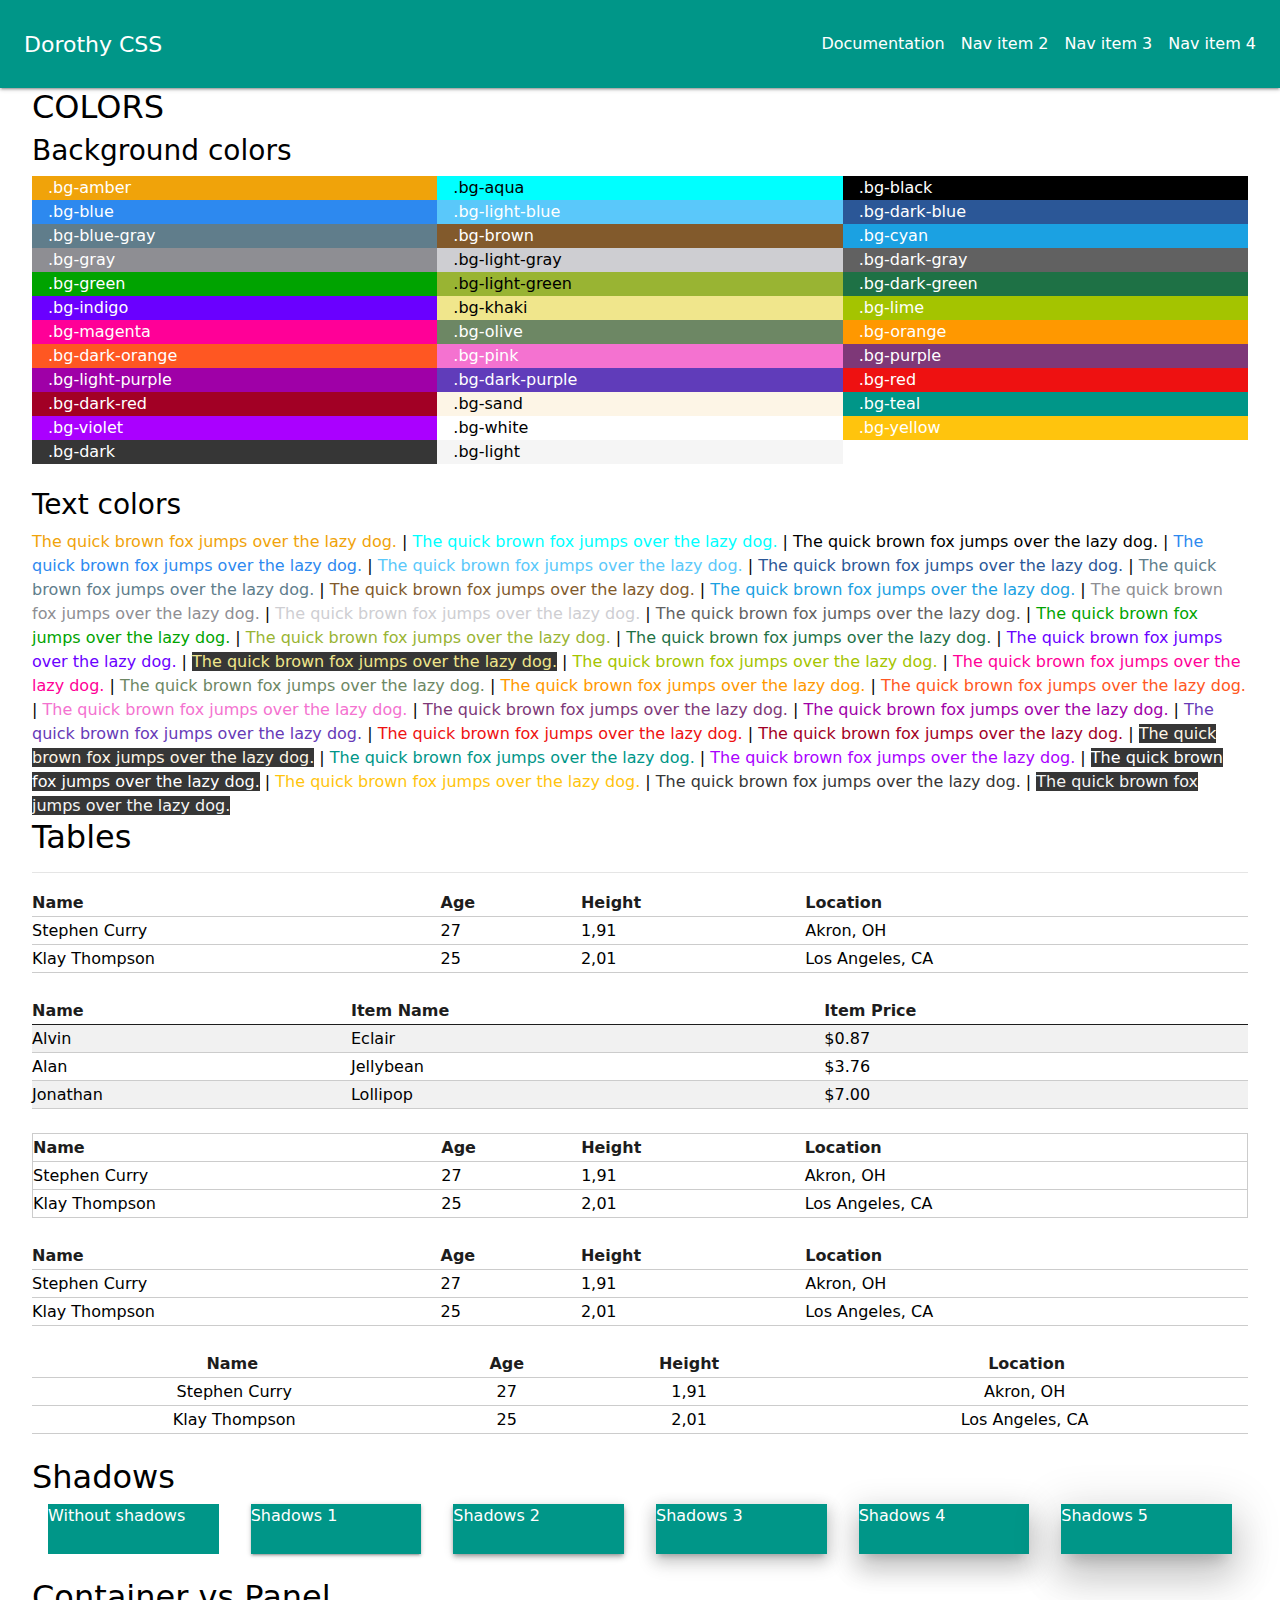
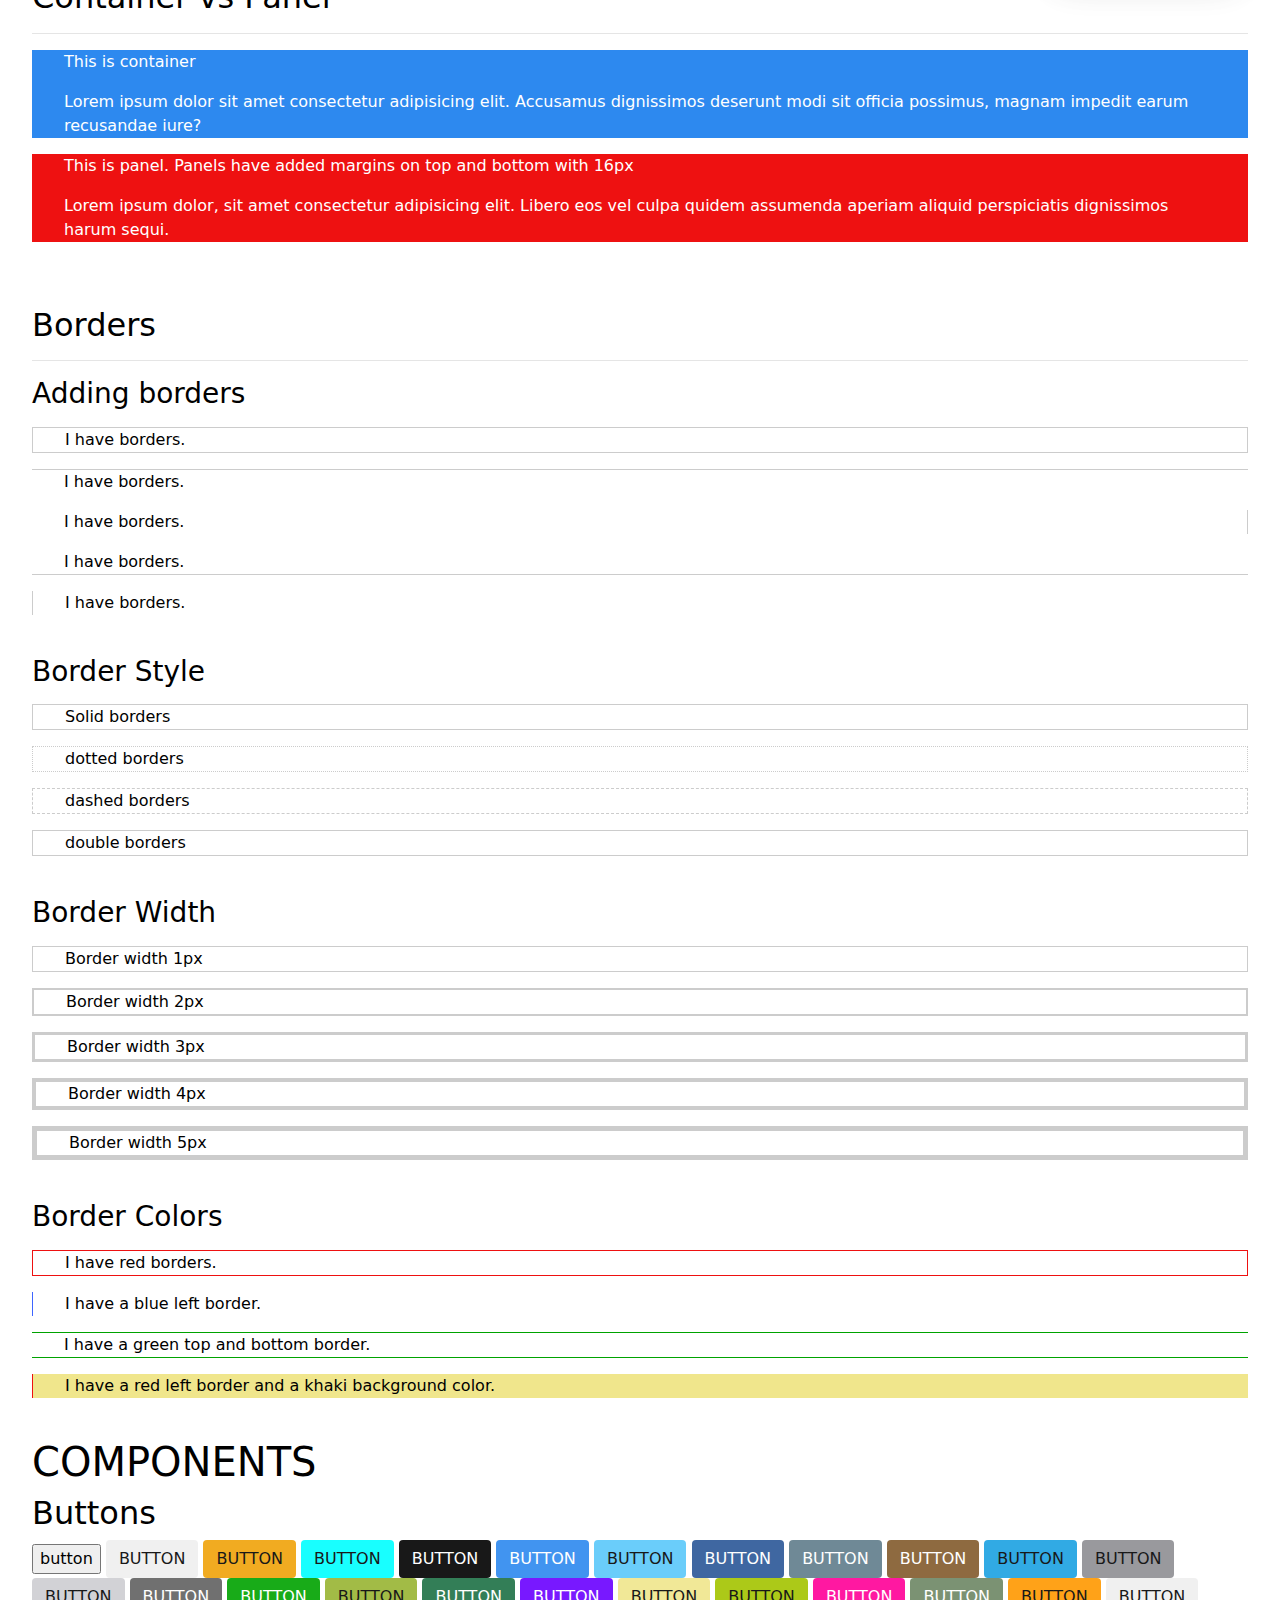
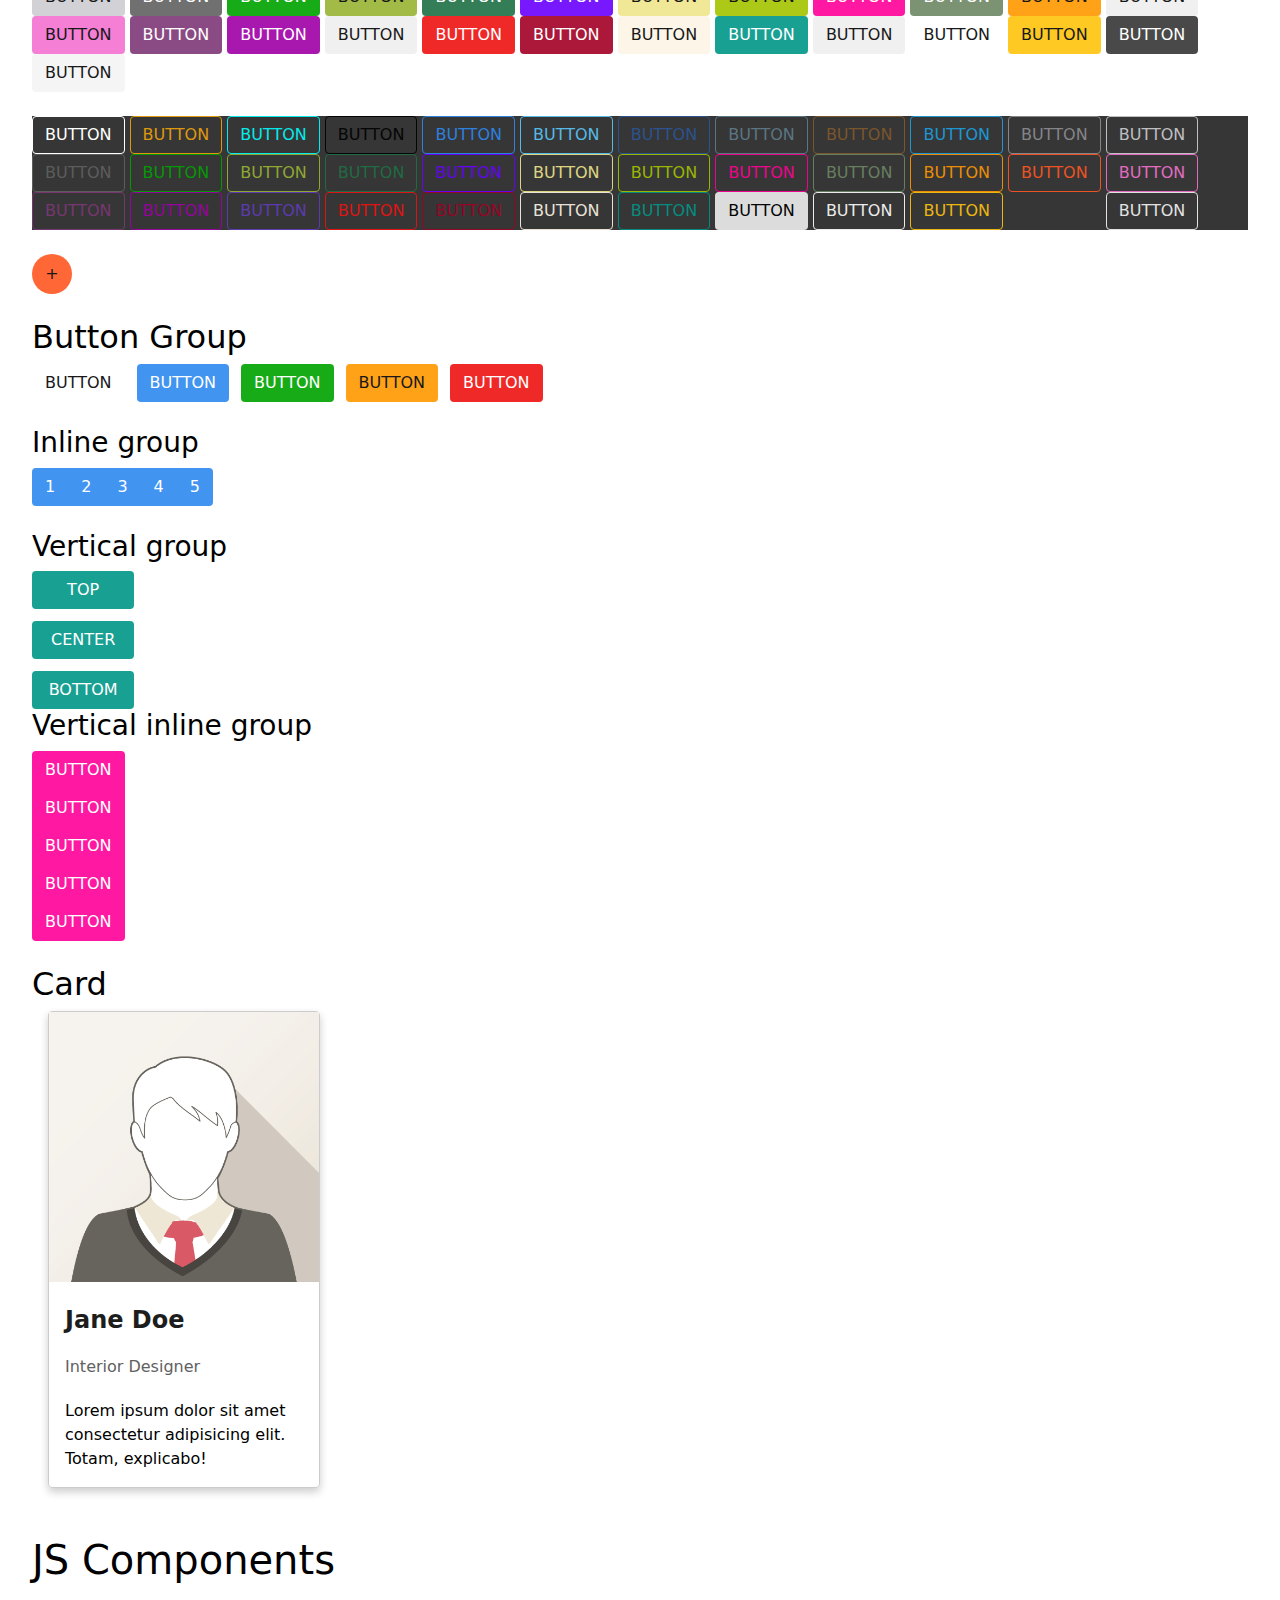
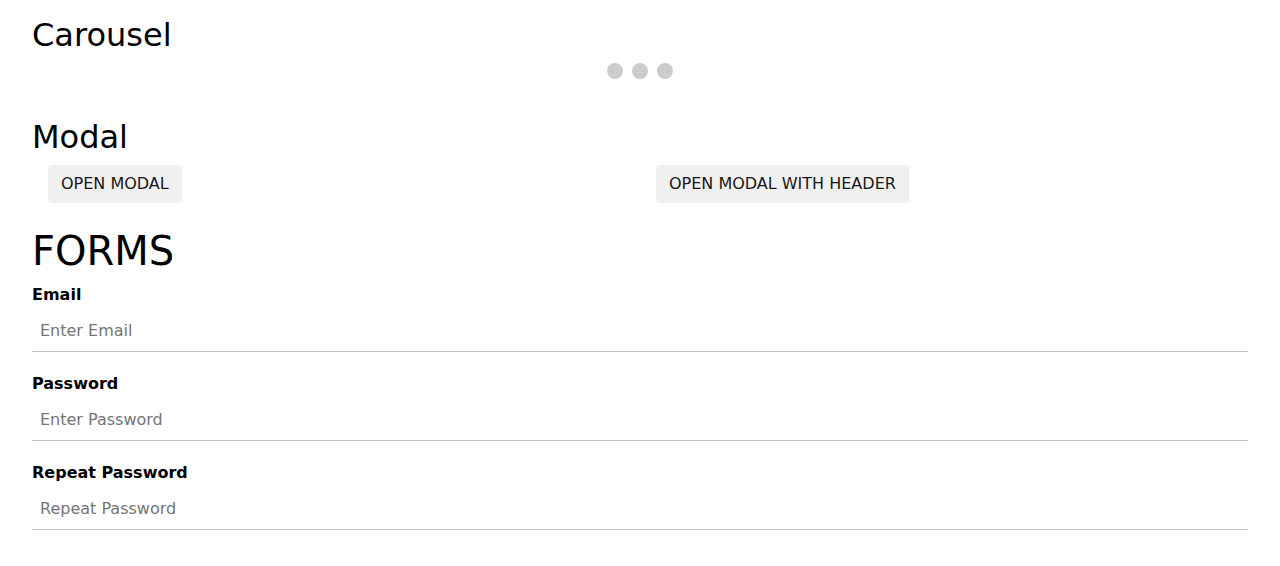
==== commit 2bdaad7b: "helpers page update" ====
--- a/index.html
+++ b/index.html
@@ -68,13 +68,13 @@
             <div class="col-m-4 bg-orange">.bg-orange</div>
         </div>
         <div class="row">
-            <div class="col-m-4 bg-deep-orange">.bg-deep-orange</div>
+            <div class="col-m-4 bg-dark-orange">.bg-dark-orange</div>
             <div class="col-m-4 bg-pink">.bg-pink</div>
             <div class="col-m-4 bg-purple">.bg-purple</div>
         </div>
         <div class="row">
             <div class="col-m-4 bg-light-purple">.bg-light-purple</div>
-            <div class="col-m-4 bg-deep-purple">.bg-deep-purple</div>
+            <div class="col-m-4 bg-dark-purple">.bg-dark-purple</div>
             <div class="col-m-4 bg-red">.bg-red</div>
         </div>
         <div class="row">
@@ -114,11 +114,11 @@
         <span class="txt-magenta">The quick brown fox jumps over the lazy dog.</span> |
         <span class="txt-olive">The quick brown fox jumps over the lazy dog.</span> |
         <span class="txt-orange">The quick brown fox jumps over the lazy dog.</span> |
-        <span class="txt-deep-orange">The quick brown fox jumps over the lazy dog.</span> |
+        <span class="txt-dark-orange">The quick brown fox jumps over the lazy dog.</span> |
         <span class="txt-pink">The quick brown fox jumps over the lazy dog.</span> |
         <span class="txt-purple">The quick brown fox jumps over the lazy dog.</span> |
         <span class="txt-light-purple">The quick brown fox jumps over the lazy dog.</span> |
-        <span class="txt-deep-purple">The quick brown fox jumps over the lazy dog.</span> |
+        <span class="txt-dark-purple">The quick brown fox jumps over the lazy dog.</span> |
         <span class="txt-red">The quick brown fox jumps over the lazy dog.</span> |
         <span class="txt-dark-red">The quick brown fox jumps over the lazy dog.</span> |
         <span class="bg-dark txt-sand">The quick brown fox jumps over the lazy dog.</span> |
@@ -430,11 +430,11 @@
             <button class="btn btn-outline-magenta">button</button>
             <button class="btn btn-outline-olive">button</button>
             <button class="btn btn-outline-orange">button</button>
-            <button class="btn btn-outline-deep-orange">button</button>
+            <button class="btn btn-outline-dark-orange">button</button>
             <button class="btn btn-outline-pink">button</button>
             <button class="btn btn-outline-purple">button</button>
             <button class="btn btn-outline-light-purple">button</button>
-            <button class="btn btn-outline-deep-purple">button</button>
+            <button class="btn btn-outline-dark-purple">button</button>
             <button class="btn btn-outline-red">button</button>
             <button class="btn btn-outline-dark-red">button</button>
             <button class="btn btn-outline-sand">button</button>
@@ -446,7 +446,7 @@
             <button class="btn btn-outline-light">button</button>
         </div>
         <br>
-        <button class="btn btn-circle btn-deep-orange">+</button>
+        <button class="btn btn-circle btn-dark-orange">+</button>
         <br><br>
         <h2>Button Group</h2>
         <div class="btn-group">
--- a/dorothy.css
+++ b/dorothy.css
@@ -58,28 +58,518 @@
 p:last-child {
     margin: 0;
 }
+hr {
+    margin-top: 1rem;
+    margin-bottom: 1rem;
+    border: 0;
+    border-top: 1px solid rgba(0, 0, 0, 0.1);
+}
+
+/* Typography */
+.title-1, .title-2, .title-3, .title-4, .title-5, .title-6,
+.subtitle-1, .subtitle-2, .subtitle-3, .subtitle-4, .subtitle-5, .subtitle-6,
 h1, h2, h3, h4, h5, h6 {
     margin-bottom: 0.5rem;
     font-weight: 500;
     line-height: 1.2;
 }
-h1 {
+.title-1, .subtitle-1, h1 {
     font-size: 2.5rem;
 }
-h2 {
+.title-2, .subtitle-2, h2 {
     font-size: 2rem;
 }
-h3 {
+.title-3, .subtitle-3, h3 {
     font-size: 1.75rem;
 }
-h4 {
+.title-4, .subtitle-4, h4 {
     font-size: 1.5rem;
 }
-h5 {
+.title-5, .subtitle-5, h5 {
     font-size: 1.25rem;
 }
-h6 {
+.title-6, .subtitle-6, h6 {
     font-size: 1rem;
+}
+
+.subtitle-1, .subtitle-2, .subtitle-3, .subtitle-4, .subtitle-5, .subtitle-6 {
+    color: #616161;
+}
+
+.display-1, .display-2, .display-3, .display-4, .display-5, .display-6 {
+    font-weight: 300;
+}
+.display-1 {
+    font-size: 5rem;
+}
+.display-2 {
+    font-size: 4.5rem;
+}
+.display-3 {
+    font-size: 4rem;
+}
+.display-4 {
+    font-size: 3.5rem;
+}
+.display-5 {
+    font-size: 3rem;
+}
+.display-6 {
+    font-size: 2.5rem;
+}
+
+.txt-left {
+    text-align: left;
+}
+.txt-right {
+    text-align: right;
+}
+.txt-center {
+    text-align: center;
+}
+.txt-justify {
+    text-align: justify;
+}
+
+.txt-capitalize {
+    text-transform: capitalize;
+}
+.txt-lowercase {
+    text-transform: lowercase;
+}
+.txt-uppercase {
+    text-transform: uppercase;
+}
+.txt-italic {
+    font-style: italic;
+}
+.txt-underline {
+    text-decoration: underline;
+}
+
+.font-thin {
+    font-weight: 100;
+}
+.font-extralight {
+    font-weight: 200;
+}
+.font-light {
+    font-weight: 300;
+}
+.font-normal {
+    font-weight: 400;
+}
+.font-medium {
+    font-weight: 500;
+}
+.font-semibold {
+    font-weight: 600;
+}
+.font-bold {
+    font-weight: 700;
+}
+.font-extrabold {
+    font-weight: 800;
+}
+.font-black {
+    font-weight: 900;
+}
+
+.font-sans {
+    font-family: var(--font-sans);
+}
+.font-serif {
+    font-family: var(--font-serif);
+}
+.font-mono {
+    font-family: var(--font-mono);
+}
+
+blockquote {
+    margin: 1.25rem 0;
+    padding-left: 1.5rem;
+    border-left: 5px solid #ddd;
+}
+
+.lead {
+    font-size: 1.25rem;
+    font-weight: 300;
+}
+
+/* Floating */
+.left {
+    float: left!important;
+}
+.right {
+    float: right!important;
+}
+/* Visibility */
+.hide {
+    display: none!important;
+}
+@media screen and (max-width: 768px) {
+    .hide-s {
+        display: none !important;
+    }
+}
+@media screen and (min-width: 769px), print {
+    .hide-m {
+        display: none !important;
+    }
+}
+@media screen and (min-width: 769px) and (max-width: 1023px) {
+    .hide-m-only {
+        display: none !important;
+    }
+}
+@media screen and (min-width: 1024px) {
+    .hide-l {
+        display: none !important;
+    }
+}
+@media screen and (min-width: 1024px) and (max-width: 1399px) {
+    .hide-l-only {
+        display: none !important;
+    }
+}
+@media screen and (min-width: 1400px) {
+    .hide-xl {
+        display: none !important;
+    }
+}
+.block {
+    display: block !important;
+}
+@media screen and (max-width: 768px) {
+    .block-s {
+        display: block !important;
+    }
+}
+@media screen and (min-width: 769px), print {
+    .block-m {
+        display: block !important;
+    }
+}
+@media screen and (min-width: 769px) and (max-width: 1023px) {
+    .block-m-only {
+        display: block !important;
+    }
+}
+@media screen and (min-width: 1024px) {
+    .block-l {
+        display: block !important;
+    }
+}
+@media screen and (min-width: 1024px) and (max-width: 1399px) {
+    .block-l-only {
+        display: block !important;
+    }
+}
+@media screen and (min-width: 1400px) {
+    .block-xl {
+        display: block !important;
+    }
+}
+.flex {
+    display: flex !important;
+}
+@media screen and (max-width: 768px) {
+    .flex-s {
+        display: flex !important;
+    }
+}
+@media screen and (min-width: 769px), print {
+    .flex-m {
+        display: flex !important;
+    }
+}
+@media screen and (min-width: 769px) and (max-width: 1023px) {
+    .flex-m-only {
+        display: flex !important;
+    }
+}
+@media screen and (min-width: 1024px) {
+    .flex-l {
+        display: flex !important;
+    }
+}
+@media screen and (min-width: 1024px) and (max-width: 1399px) {
+    .flex-l-only {
+        display: flex !important;
+    }
+}
+@media screen and (min-width: 1400px) {
+    .flex-xl {
+        display: flex !important;
+    }
+}
+.inline {
+    display: inline !important;
+}
+@media screen and (max-width: 768px) {
+    .inline-s {
+        display: inline !important;
+    }
+}
+@media screen and (min-width: 769px), print {
+    .inline-m {
+        display: inline !important;
+    }
+}
+@media screen and (min-width: 769px) and (max-width: 1023px) {
+    .inline-m-only {
+        display: inline !important;
+    }
+}
+@media screen and (min-width: 1024px) {
+    .inline-l {
+        display: inline !important;
+    }
+}
+@media screen and (min-width: 1024px) and (max-width: 1399px) {
+    .inline-l-only {
+        display: inline !important;
+    }
+}
+@media screen and (min-width: 1400px) {
+    .inline-xl {
+        display: inline !important;
+    }
+}
+.inline-block {
+    display: inline-block !important;
+}
+@media screen and (max-width: 768px) {
+    .inline-block-s {
+        display: inline-block !important;
+    }
+}
+@media screen and (min-width: 769px), print {
+    .inline-block-m {
+        display: inline-block !important;
+    }
+}
+@media screen and (min-width: 769px) and (max-width: 1023px) {
+    .inline-block-m-only {
+        display: inline-block !important;
+    }
+}
+@media screen and (min-width: 1024px) {
+    .inline-block-l {
+        display: inline-block !important;
+    }
+}
+@media screen and (min-width: 1024px) and (max-width: 1399px) {
+    .inline-block-l-only {
+        display: inline-block !important;
+    }
+}
+@media screen and (min-width: 1400px) {
+    .inline-block-xl {
+        display: inline-block !important;
+    }
+}
+.inline-flex {
+    display: inline-flex !important;
+}
+@media screen and (max-width: 768px) {
+    .inline-flex-s {
+        display: inline-flex !important;
+    }
+}
+@media screen and (min-width: 769px), print {
+    .inline-flex-m {
+        display: inline-flex !important;
+    }
+}
+@media screen and (min-width: 769px) and (max-width: 1023px) {
+    .inline-flex-m-only {
+        display: inline-flex !important;
+    }
+}
+@media screen and (min-width: 1024px) {
+    .inline-flex-l {
+        display: inline-flex !important;
+    }
+}
+@media screen and (min-width: 1024px) and (max-width: 1399px) {
+    .inline-flex-l-only {
+        display: inline-flex !important;
+    }
+}
+@media screen and (min-width: 1400px) {
+    .inline-flex-xl {
+        display: inline-flex !important;
+    }
+}
+
+/* Flexbox */
+.flex-direction-row {
+    flex-direction: row !important;
+}
+.flex-direction-row-reverse {
+    flex-direction: row-reverse !important;
+}
+.flex-direction-column {
+    flex-direction: column !important;
+}
+.flex-direction-column-reverse {
+    flex-direction: column-reverse !important;
+}
+.flex-wrap-nowrap {
+    flex-wrap: nowrap !important;
+}
+.flex-wrap-wrap {
+    flex-wrap: wrap !important;
+}
+.flex-wrap-wrap-reverse {
+    flex-wrap: wrap-reverse !important;
+}
+.justify-content-flex-start {
+    justify-content: flex-start !important;
+}
+.justify-content-flex-end {
+    justify-content: flex-end !important;
+}
+.justify-content-center {
+    justify-content: center !important;
+}
+.justify-content-space-between {
+    justify-content: space-between !important;
+}
+.justify-content-space-around {
+    justify-content: space-around !important;
+}
+.justify-content-space-evenly {
+    justify-content: space-evenly !important;
+}
+.justify-content-start {
+    justify-content: start !important;
+}
+.justify-content-end {
+    justify-content: end !important;
+}
+.justify-content-left {
+    justify-content: left !important;
+}
+.justify-content-right {
+    justify-content: right !important;
+}
+.align-content-flex-start {
+    align-content: flex-start !important;
+}
+.align-content-flex-end {
+    align-content: flex-end !important;
+}
+.align-content-center {
+    align-content: center !important;
+}
+.align-content-space-between {
+    align-content: space-between !important;
+}
+.align-content-space-around {
+    align-content: space-around !important;
+}
+.align-content-space-evenly {
+    align-content: space-evenly !important;
+}
+.align-content-stretch {
+    align-content: stretch !important;
+}
+.align-content-start {
+    align-content: start !important;
+}
+.align-content-end {
+    align-content: end !important;
+}
+.align-content-baseline {
+    align-content: baseline !important;
+}
+.align-items-stretch {
+    align-items: stretch !important;
+}
+.align-items-flex-start {
+    align-items: flex-start !important;
+}
+.align-items-flex-end {
+    align-items: flex-end !important;
+}
+.align-items-center {
+    align-items: center !important;
+}
+.align-items-baseline {
+    align-items: baseline !important;
+}
+.align-items-start {
+    align-items: start !important;
+}
+.align-items-end {
+    align-items: end !important;
+}
+.align-items-self-start {
+    align-items: self-start !important;
+}
+.align-items-self-end {
+    align-items: self-end !important;
+}
+.align-self-auto {
+    align-self: auto !important;
+}
+.align-self-flex-start {
+    align-self: flex-start !important;
+}
+.align-self-flex-end {
+    align-self: flex-end !important;
+}
+.align-self-center {
+    align-self: center !important;
+}
+.align-self-baseline {
+    align-self: baseline !important;
+}
+.align-self-stretch {
+    align-self: stretch !important;
+}
+.flex-grow-0 {
+    flex-grow: 0 !important;
+}
+.flex-grow-1 {
+    flex-grow: 1 !important;
+}
+.flex-grow-2 {
+    flex-grow: 2 !important;
+}
+.flex-grow-3 {
+    flex-grow: 3 !important;
+}
+.flex-grow-4 {
+    flex-grow: 4 !important;
+}
+.flex-grow-5 {
+    flex-grow: 5 !important;
+}
+.flex-shrink-0 {
+    flex-shrink: 0 !important;
+}
+.flex-shrink-1 {
+    flex-shrink: 1 !important;
+}
+.flex-shrink-2 {
+    flex-shrink: 2 !important;
+}
+.flex-shrink-3 {
+    flex-shrink: 3 !important;
+}
+.flex-shrink-4 {
+    flex-shrink: 4 !important;
+}
+.flex-shrink-5 {
+    flex-shrink: 5 !important;
+}
+
+.responsive {
+    display: block;
+    overflow-x: auto;
 }
 
 
@@ -90,7 +580,7 @@
     color: #fff;
 }
 .bg-aqua {
-    background-color: #00ffff;
+    background-color: #0ff;
     color: #000;
 }
 .bg-black {
@@ -98,11 +588,11 @@
     color: #fff;
 }
 .bg-blue {
-    background-color: #3e65ff;
+    background-color: #2d89ef;
     color: #fff;
 }
 .bg-light-blue {
-    background-color: #5AC8FA;
+    background-color: #5ac8fa;
     color: #fff;
 }
 .bg-dark-blue {
@@ -138,7 +628,7 @@
     color: #fff;
 }
 .bg-light-green {
-    background-color: #8bc34a;
+    background-color: #99b433;
     color: #000;
 }
 .bg-dark-green {
@@ -166,10 +656,10 @@
     color: #fff;
 }
 .bg-orange {
-    background-color: #e3a21a;
-    color: #fff;
-}
-.bg-deep-orange {
+    background-color: #ff9800;
+    color: #fff;
+}
+.bg-dark-orange {
     background-color: #ff5722;
     color: #fff;
 }
@@ -185,12 +675,12 @@
     background-color: #9f00a7;
     color: #fff;
 }
-.bg-deep-purple {
-    background-color: #673ab7;
+.bg-dark-purple {
+    background-color: #603cba;
     color: #fff;
 }
 .bg-red {
-    background-color: #ee1111;
+    background-color: #e11;
     color: #fff;
 }
 .bg-dark-red {
@@ -218,11 +708,11 @@
     color: #fff;
 }
 .bg-dark {
-    background-color: #1d1d1d;
+    background-color: #363636;
     color: #fff;
 }
 .bg-light {
-    background-color: #efeff4;
+    background-color: #f5f5f5;
     color: #000;
 }
 
@@ -237,10 +727,10 @@
     color: #000;
 }
 .txt-blue {
-    color: #3e65ff;
+    color: #2d89ef;
 }
 .txt-light-blue {
-    color: #5AC8FA;
+    color: #5ac8fa;
 }
 .txt-dark-blue {
     color: #2b5797;
@@ -267,7 +757,7 @@
     color: #00a300;
 }
 .txt-light-green {
-    color: #8bc34a;
+    color: #99b433;
 }
 .txt-dark-green {
     color: #1e7145;
@@ -288,9 +778,9 @@
     color: #6d8764;
 }
 .txt-orange {
-    color: #e3a21a;
-}
-.txt-deep-orange {
+    color: #ff9800;
+}
+.txt-dark-orange {
     color: #ff5722;
 }
 .txt-pink {
@@ -302,7 +792,7 @@
 .txt-light-purple {
     color: #9f00a7;
 }
-.txt-deep-purple {
+.txt-dark-purple {
     color: #673ab7;
 }
 .txt-red {
@@ -327,10 +817,10 @@
     color: #ffc40d;
 }
 .txt-dark {
-    color: #1d1d1d;
+    color: #363636;
 }
 .txt-light {
-    color: #efeff4;
+    color: #f5f5f5;
 }
 
 /* LAYOUT */
@@ -702,14 +1192,16 @@
 table {
     border-spacing: 0;
     display: table;
-    overflow-x: auto;
     text-align: left;
+    overflow-x: hidden;
     width: 100%;
     border-collapse: collapse;
 }
 td, th {
+    display: table-cell;
     border-bottom: 1px solid #ccc;
-    padding: 0.75rem 1rem;
+    padding: 0.25rem;
+    vertical-align: top;
 }
 th {
     font-weight: bold;
@@ -731,10 +1223,149 @@
     border: 1px solid #ccc;
 }
 table.hoverable tbody tr:hover {
-    background-color: #f1f1f1;
+    background-color: #ccc;
 }
 table.centered tr th, table.centered tr td {
     text-align: center;
+}
+
+/* Animations */
+.animate-fading {
+    animation: fading 10s infinite;
+}
+@keyframes fading {
+    0% {
+        opacity: 0;
+    }
+    50% {
+        opacity: 1;
+    }
+    100% {
+        opacity: 0;
+    }
+}
+.animate-opacity {
+    animation: opac 0.8s;
+}
+@keyframes opac {
+    from {
+        opacity: 0;
+    }
+    to {
+        opacity: 1;
+    }
+}
+.animate-top {
+    position: relative;
+    animation: animatetop 0.4s;
+}
+@keyframes animatetop {
+    from {
+        top: -300px;
+        opacity: 0;
+    }
+    to {
+        top: 0;
+        opacity: 1;
+    }
+}
+.animate-left {
+    position: relative;
+    animation: animateleft 0.4s;
+}
+@keyframes animateleft {
+    from {
+        left: -300px;
+        opacity: 0;
+    }
+    to {
+        left: 0;
+        opacity: 1;
+    }
+}
+.animate-right {
+    position: relative;
+    animation: animateright 0.4s;
+}
+@keyframes animateright {
+    from {
+        right: -300px;
+        opacity: 0;
+    }
+    to {
+        right: 0;
+        opacity: 1;
+    }
+}
+.animate-bottom {
+    position: relative;
+    animation: animatebottom 0.4s;
+}
+@keyframes animatebottom {
+    from {
+        bottom: -300px;
+        opacity: 0;
+    }
+    to {
+        bottom: 0;
+        opacity: 1;
+    }
+}
+.animate-zoom {
+    animation: animatezoom 0.6s;
+}
+@keyframes animatezoom {
+    from {
+        transform: scale(0);
+    }
+    to {
+        transform: scale(1);
+    }
+}
+.spin {
+    animation: spin 2s infinite linear;
+}
+@keyframes spin {
+    0% {
+        transform: rotate(0deg);
+    }
+    100% {
+        transform: rotate(359deg);
+    }
+}
+.opacity,
+.opacity-hover:hover {
+    opacity: 0.6;
+}
+.opacity-off,
+.opacity-off-hover:hover {
+    opacity: 1;
+}
+.opacity-max {
+    opacity: 0.25;
+}
+.opacity-min {
+    opacity: 0.75;
+}
+.grayscale-max,
+.grayscale-hover:hover {
+    filter: grayscale(100%);
+}
+.grayscale {
+    filter: grayscale(75%);
+}
+.grayscale-min {
+    filter: grayscale(50%);
+}
+.sepia {
+    filter: sepia(75%);
+}
+.sepia-max,
+.sepia-hover:hover {
+    filter: sepia(100%);
+}
+.sepia-min {
+    filter: sepia(50%);
 }
 
 /* UTILITIES */
@@ -938,9 +1569,65 @@
 }
 
 /* Images */
-.img-responsive {
+img.img-responsive,
+video.video-responsive {
+    max-width: 100%;
+    height: auto;
+}
+.img-circle {
+    border-radius: 50%;
+}
+.img-thumbnail {
+    padding: 0.25rem;
+    background-color: #fff;
+    border: 1px solid #ddd;
+    border-radius: 0.25rem;
+    max-width: 100%;
+    height: auto;
+}
+.img-16x16 {
+    height: 16px;
+    width: 16px;
+}
+.img-24x24 {
+    height: 24px;
+    width: 24px;
+}
+.img-32x32 {
+    height: 32px;
+    width: 32px;
+}
+.img-48x48 {
+    height: 48px;
+    width: 48px;
+}
+.img-64x64 {
+    height: 64px;
+    width: 64px;
+}
+.img-96x96 {
+    height: 96px;
+    width: 96px;
+}
+.img-128x128 {
+    height: 128px;
+    width: 128px;
+}
+
+.video-container {
+    position: relative;
+    padding-bottom: 56.25%;
     width: 100%;
-    height: auto;
+    overflow: hidden;
+}
+.video-container iframe, .video-container object, .video-container embed {
+    position: absolute;
+    top: 0;
+    left: 0;
+    bottom: 0;
+    right: 0;
+    width: 100%;
+    height: 100%;
 }
 
 /* COMPONENTS */
@@ -968,144 +1655,140 @@
 }
 
 .btn-amber {
-    background-color: #f0a30a;
-    color: #fff;
+    background-color: #f0a30a !important;
+    color: #000 !important;
 }
 .btn-aqua {
-    background-color: #00ffff;
-    color: #000;
+    background-color: #0ff !important;
+    color: #000 !important;
 }
 .btn-black {
-    background-color: #000;
-    color: #fff;
+    background-color: #000 !important;
+    color: #fff !important;
 }
 .btn-blue {
-    background-color: #3e65ff;
-    color: #fff;
+    background-color: #2d89ef !important;
+    color: #fff !important;
 }
 .btn-light-blue {
-    background-color: #5AC8FA;
-    color: #fff;
+    background-color: #5ac8fa !important;
+    color: #000 !important;
 }
 .btn-dark-blue {
-    background-color: #2b5797;
-    color: #fff;
+    background-color: #2b5797 !important;
+    color: #fff !important;
 }
 .btn-blue-gray {
-    background-color: #607d8b;
-    color: #fff;
+    background-color: #607d8b !important;
+    color: #fff !important;
 }
 .btn-brown {
-    background-color: #825a2c;
-    color: #fff;
+    background-color: #825a2c !important;
+    color: #fff !important;
 }
 .btn-cyan {
-    background-color: #1ba1e2;
-    color: #fff;
+    background-color: #1ba1e2 !important;
+    color: #000 !important;
+}
+.btn-dark {
+    background-color: #363636 !important;
+    color: #fff !important;
 }
 .btn-gray {
-    background-color: #8e8e93;
-    color: #fff;
+    background-color: #8e8e93 !important;
+    color: #000 !important;
 }
 .btn-light-gray {
-    background-color: #ceced2;
-    color: #000;
+    background-color: #ceced2 !important;
+    color: #000 !important;
 }
 .btn-dark-gray {
-    background-color: #616161;
-    color: #fff;
+    background-color: #616161 !important;
+    color: #fff !important;
 }
 .btn-green {
-    background-color: #00a300;
-    color: #fff;
+    background-color: #00a300 !important;
+    color: #fff !important;
 }
 .btn-light-green {
-    background-color: #8bc34a;
-    color: #000;
+    background-color: #99b433 !important;
+    color: #000 !important;
 }
 .btn-dark-green {
-    background-color: #1e7145;
-    color: #fff;
+    background-color: #1e7145 !important;
+    color: #fff !important;
 }
 .btn-indigo {
-    background-color: #6a00ff;
-    color: #fff;
+    background-color: #6a00ff !important;
+    color: #fff !important;
 }
 .btn-khaki {
-    background-color: #f0e68c;
-    color: #000;
+    background-color: #f0e68c !important;
+    color: #000 !important;
+}
+.btn-light {
+    background-color: #f5f5f5 !important;
+    color: #000 !important;
 }
 .btn-lime {
-    background-color: #a4c400;
-    color: #fff;
+    background-color: #a4c400 !important;
+    color: #000 !important;
 }
 .btn-magenta {
-    background-color: #ff0097;
-    color: #fff;
+    background-color: #ff0097 !important;
+    color: #fff !important;
 }
 .btn-olive {
-    background-color: #6d8764;
-    color: #fff;
+    background-color: #6d8764 !important;
+    color: #fff !important;
 }
 .btn-orange {
-    background-color: #e3a21a;
-    color: #fff;
-}
-.btn-deep-orange {
-    background-color: #ff5722;
-    color: #fff;
+    background-color: #ff9800 !important;
+    color: #000 !important;
+}
+.btn-dark-orange {
+    background-color: #ff5722 !important;
+    color: #000 !important;
 }
 .btn-pink {
-    background-color: #f472d0;
-    color: #fff;
+    background-color: #f472d0 !important;
+    color: #000 !important;
 }
 .btn-purple {
-    background-color: #7e3878;
-    color: #fff;
+    background-color: #7e3878 !important;
+    color: #fff !important;
 }
 .btn-light-purple {
-    background-color: #9f00a7;
-    color: #fff;
-}
-.btn-deep-purple {
-    background-color: #673ab7;
-    color: #fff;
+    background-color: #9f00a7 !important;
+    color: #fff !important;
+}
+.btn-dark-purple {
+    background-color: #603cba !important;
+    color: #fff !important;
 }
 .btn-red {
-    background-color: #ee1111;
-    color: #fff;
+    background-color: #e11 !important;
+    color: #fff !important;
 }
 .btn-dark-red {
-    background-color: #a20025;
-    color: #fff;
+    background-color: #a20025 !important;
+    color: #fff !important;
 }
 .btn-sand {
-    background-color: #fdf5e6;
-    color: #000;
+    background-color: #fdf5e6 !important;
+    color: #000 !important;
 }
 .btn-teal {
-    background-color: #009688;
-    color: #fff;
-}
-.btn-violet {
-    background-color: #aa00ff;
-    color: #fff;
+    background-color: #009688 !important;
+    color: #fff !important;
 }
 .btn-white {
-    background-color: #fff;
-    color: #000;
+    background-color: #fff !important;
+    color: #000 !important;
 }
 .btn-yellow {
-    background-color: #ffc40d;
-    color: #fff;
-}
-.btn-dark {
-    background-color: #1d1d1d;
-    color: #fff;
-}
-.btn-light {
-    background-color: #efeff4;
-    color: #000;
+    background-color: #ffc40d !important;
+    color: #000 !important;
 }
 
 .btn-outline {
@@ -1116,318 +1799,343 @@
 }
 .btn-outline-amber {
     background-color: transparent;
-    border: 1px solid #f0a30a;
-    color: #f0a30a;
+    border-color: #f0a30a !important;
+    color: #f0a30a !important;
 }
 .btn-outline-amber:hover {
-    background-color: #f0a30a;
-    color: #fff;
+    background-color: #f0a30a !important;
+    color: #000 !important;
+    opacity: 1;
 }
 .btn-outline-aqua {
     background-color: transparent;
-    border: 1px solid #00ffff;
-    color: #00ffff;
+    border-color: #00ffff !important;
+    color: #00ffff !important;
 }
 .btn-outline-aqua:hover {
-    background-color: #00ffff;
-    color: #000;
+    background-color: #00ffff !important;
+    color: #000 !important;
+    opacity: 1;
 }
 .btn-outline-black {
     background-color: transparent;
-    border: 1px solid #000;
-    color: #000;
+    border-color: #000 !important;
+    color: #000 !important;
 }
 .btn-outline-black:hover {
-    background-color: #000;
-    color: #fff;
+    background-color: #000 !important;
+    color: #fff !important;
+    opacity: 1;
 }
 .btn-outline-blue {
     background-color: transparent;
-    border: 1px solid #3e65ff;
-    color: #3e65ff;
+    border-color: #2d89ef !important;
+    color: #2d89ef !important;
 }
 .btn-outline-blue:hover {
-    background-color: #3e65ff;
-    color: #fff;
+    background-color: #2d89ef !important;
+    color: #fff !important;
+    opacity: 1;
 }
 .btn-outline-light-blue {
     background-color: transparent;
-    border: 1px solid #5AC8FA;
-    color: #5AC8FA;
+    border-color: #5ac8fa !important;
+    color: #5ac8fa !important;
 }
 .btn-outline-light-blue:hover {
-    background-color: #5AC8FA;
-    color: #fff;
+    background-color: #5ac8fa !important;
+    color: #000 !important;
+    opacity: 1;
 }
 .btn-outline-dark-blue {
     background-color: transparent;
-    border: 1px solid #2b5797;
-    color: #2b5797;
+    border-color: #2b5797 !important;
+    color: #2b5797 !important;
 }
 .btn-outline-dark-blue:hover {
-    background-color: #2b5797;
-    color: #fff;
+    background-color: #2b5797 !important;
+    color: #fff !important;
+    opacity: 1;
 }
 .btn-outline-blue-gray {
     background-color: transparent;
-    border: 1px solid #607d8b;
-    color: #607d8b;
+    border-color: #607d8b !important;
+    color: #607d8b !important;
 }
 .btn-outline-blue-gray:hover {
-    background-color: #607d8b;
-    color: #fff;
+    background-color: #607d8b !important;
+    color: #fff !important;
+    opacity: 1;
 }
 .btn-outline-brown {
     background-color: transparent;
-    border: 1px solid #825a2c;
-    color: #825a2c;
+    border-color: #825a2c !important;
+    color: #825a2c !important;
 }
 .btn-outline-brown:hover {
-    background-color: #825a2c;
-    color: #fff;
+    background-color: #825a2c !important;
+    color: #fff !important;
+    opacity: 1;
 }
 .btn-outline-cyan {
     background-color: transparent;
-    border: 1px solid #1ba1e2;
-    color: #1ba1e2;
+    border-color: #1ba1e2 !important;
+    color: #1ba1e2 !important;
 }
 .btn-outline-cyan:hover {
-    background-color: #1ba1e2;
-    color: #fff;
+    background-color: #1ba1e2 !important;
+    color: #000 !important;
+    opacity: 1;
+}
+.btn-outline-dark {
+    background-color: transparent;
+    border-color: #363636 !important;
+    color: #363636 !important;
+}
+.btn-outline-dark:hover {
+    background-color: #363636 !important;
+    color: #fff !important;
+    opacity: 1;
 }
 .btn-outline-gray {
     background-color: transparent;
-    border: 1px solid #8e8e93;
-    color: #8e8e93;
+    border-color: #8e8e93 !important;
+    color: #8e8e93 !important;
 }
 .btn-outline-gray:hover {
-    background-color: #8e8e93;
-    color: #fff;
+    background-color: #8e8e93 !important;
+    color: #000 !important;
+    opacity: 1;
 }
 .btn-outline-light-gray {
     background-color: transparent;
-    border: 1px solid #ceced2;
-    color: #ceced2;
+    border-color: #ceced2 !important;
+    color: #ceced2 !important;
 }
 .btn-outline-light-gray:hover {
-    background-color: #ceced2;
-    color: #000;
+    background-color: #ceced2 !important;
+    color: #000 !important;
+    opacity: 1;
 }
 .btn-outline-dark-gray {
     background-color: transparent;
-    border: 1px solid #616161;
-    color: #616161;
+    border-color: #616161 !important;
+    color: #616161 !important;
 }
 .btn-outline-dark-gray:hover {
-    background-color: #616161;
-    color: #fff;
+    background-color: #616161 !important;
+    color: #fff !important;
+    opacity: 1;
 }
 .btn-outline-green {
     background-color: transparent;
-    border: 1px solid #00a300;
-    color: #00a300;
+    border-color: #00a300 !important;
+    color: #00a300 !important;
 }
 .btn-outline-green:hover {
-    background-color: #00a300;
-    color: #fff;
+    background-color: #00a300 !important;
+    color: #fff !important;
+    opacity: 1;
 }
 .btn-outline-light-green {
     background-color: transparent;
-    border: 1px solid #8bc34a;
-    color: #8bc34a;
+    border-color: #99b433 !important;
+    color: #99b433 !important;
 }
 .btn-outline-light-green:hover {
-    background-color: #8bc34a;
-    color: #000;
+    background-color: #99b433 !important;
+    color: #000 !important;
+    opacity: 1;
 }
 .btn-outline-dark-green {
     background-color: transparent;
-    border: 1px solid #1e7145;
-    color: #1e7145;
+    border-color: #1e7145 !important;
+    color: #1e7145 !important;
 }
 .btn-outline-dark-green:hover {
-    background-color: #1e7145;
-    color: #fff;
+    background-color: #1e7145 !important;
+    color: #fff !important;
+    opacity: 1;
 }
 .btn-outline-indigo {
     background-color: transparent;
-    border: 1px solid #6a00ff;
-    color: #6a00ff;
+    border-color: #6a00ff !important;
+    color: #6a00ff !important;
 }
 .btn-outline-indigo:hover {
-    background-color: #6a00ff;
-    color: #fff;
+    background-color: #6a00ff !important;
+    color: #fff !important;
+    opacity: 1;
 }
 .btn-outline-khaki {
     background-color: transparent;
-    border: 1px solid #f0e68c;
-    color: #f0e68c;
+    border-color: #f0e68c !important;
+    color: #f0e68c !important;
 }
 .btn-outline-khaki:hover {
-    background-color: #f0e68c;
-    color: #000;
+    background-color: #f0e68c !important;
+    color: #000 !important;
+    opacity: 1;
+}
+.btn-outline-light {
+    background-color: transparent;
+    border-color: #f5f5f5 !important;
+    color: #f5f5f5 !important;
+}
+.btn-outline-light:hover {
+    background-color: #f5f5f5 !important;
+    color: #000 !important;
+    opacity: 1;
 }
 .btn-outline-lime {
     background-color: transparent;
-    border: 1px solid #a4c400;
-    color: #a4c400;
+    border-color: #a4c400 !important;
+    color: #a4c400 !important;
 }
 .btn-outline-lime:hover {
-    background-color: #a4c400;
-    color: #fff;
+    background-color: #a4c400 !important;
+    color: #000 !important;
+    opacity: 1;
 }
 .btn-outline-magenta {
     background-color: transparent;
-    border: 1px solid #ff0097;
-    color: #ff0097;
+    border-color: #ff0097 !important;
+    color: #ff0097 !important;
 }
 .btn-outline-magenta:hover {
-    background-color: #ff0097;
-    color: #fff;
+    background-color: #ff0097 !important;
+    color: #fff !important;
+    opacity: 1;
 }
 .btn-outline-olive {
     background-color: transparent;
-    border: 1px solid #6d8764;
-    color: #6d8764;
+    border-color: #6d8764 !important;
+    color: #6d8764 !important;
 }
 .btn-outline-olive:hover {
-    background-color: #6d8764;
-    color: #fff;
+    background-color: #6d8764 !important;
+    color: #fff !important;
+    opacity: 1;
 }
 .btn-outline-orange {
     background-color: transparent;
-    border: 1px solid #e3a21a;
-    color: #e3a21a;
+    border-color: #ff9800 !important;
+    color: #ff9800 !important;
 }
 .btn-outline-orange:hover {
-    background-color: #e3a21a;
-    color: #fff;
-}
-.btn-outline-deep-orange {
-    background-color: transparent;
-    border: 1px solid #ff5722;
-    color: #ff5722;
-}
-.btn-outline-deep-orange:hover {
-    background-color: #ff5722;
-    color: #fff;
+    background-color: #ff9800 !important;
+    color: #000 !important;
+    opacity: 1;
+}
+.btn-outline-dark-orange {
+    background-color: transparent;
+    border-color: #ff5722 !important;
+    color: #ff5722 !important;
+}
+.btn-outline-dark-orange:hover {
+    background-color: #ff5722 !important;
+    color: #000 !important;
+    opacity: 1;
 }
 .btn-outline-pink {
     background-color: transparent;
-    border: 1px solid #f472d0;
-    color: #f472d0;
+    border-color: #f472d0 !important;
+    color: #f472d0 !important;
 }
 .btn-outline-pink:hover {
-    background-color: #f472d0;
-    color: #fff;
+    background-color: #f472d0 !important;
+    color: #000 !important;
+    opacity: 1;
 }
 .btn-outline-purple {
     background-color: transparent;
-    border: 1px solid #7e3878;
-    color: #7e3878;
+    border-color: #7e3878 !important;
+    color: #7e3878 !important;
 }
 .btn-outline-purple:hover {
-    background-color: #7e3878;
-    color: #fff;
+    background-color: #7e3878 !important;
+    color: #fff !important;
+    opacity: 1;
 }
 .btn-outline-light-purple {
     background-color: transparent;
-    border: 1px solid #9f00a7;
-    color: #9f00a7;
+    border-color: #9f00a7 !important;
+    color: #9f00a7 !important;
 }
 .btn-outline-light-purple:hover {
-    background-color: #9f00a7;
-    color: #fff;
-}
-.btn-outline-deep-purple {
-    background-color: transparent;
-    border: 1px solid #673ab7;
-    color: #673ab7;
-}
-.btn-outline-deep-purple:hover {
-    background-color: #673ab7;
-    color: #fff;
+    background-color: #9f00a7 !important;
+    color: #fff !important;
+    opacity: 1;
+}
+.btn-outline-dark-purple {
+    background-color: transparent;
+    border-color: #603cba !important;
+    color: #603cba !important;
+}
+.btn-outline-dark-purple:hover {
+    background-color: #603cba !important;
+    color: #fff !important;
+    opacity: 1;
 }
 .btn-outline-red {
     background-color: transparent;
-    border: 1px solid #ee1111;
-    color: #ee1111;
+    border-color: #e11 !important;
+    color: #e11 !important;
 }
 .btn-outline-red:hover {
-    background-color: #ee1111;
-    color: #fff;
+    background-color: #e11 !important;
+    color: #fff !important;
+    opacity: 1;
 }
 .btn-outline-dark-red {
     background-color: transparent;
-    border: 1px solid #a20025;
-    color: #a20025;
+    border-color: #a20025 !important;
+    color: #a20025 !important;
 }
 .btn-outline-dark-red:hover {
-    background-color: #a20025;
-    color: #fff;
+    background-color: #a20025 !important;
+    color: #fff !important;
+    opacity: 1;
 }
 .btn-outline-sand {
     background-color: transparent;
-    border: 1px solid #fdf5e6;
-    color: #fdf5e6;
+    border-color: #fdf5e6 !important;
+    color: #fdf5e6 !important;
 }
 .btn-outline-sand:hover {
-    background-color: #fdf5e6;
-    color: #000;
+    background-color: #fdf5e6 !important;
+    color: #000 !important;
+    opacity: 1;
 }
 .btn-outline-teal {
     background-color: transparent;
-    border: 1px solid #009688;
-    color: #009688;
+    border-color: #009688 !important;
+    color: #009688 !important;
 }
 .btn-outline-teal:hover {
-    background-color: #009688;
-    color: #fff;
-}
-.btn-outline-violet {
-    background-color: transparent;
-    border: 1px solid #aa00ff;
-    color: #aa00ff;
-}
-.btn-outline-violet:hover {
-    background-color: #aa00ff;
-    color: #fff;
+    background-color: #009688 !important;
+    color: #fff !important;
+    opacity: 1;
 }
 .btn-outline-white {
     background-color: transparent;
-    border: 1px solid #fff;
-    color: #fff;
+    border-color: #fff !important;
+    color: #fff !important;
 }
 .btn-outline-white:hover {
-    background-color: #fff;
-    color: #000;
+    background-color: #fff !important;
+    color: #000 !important;
+    opacity: 1;
 }
 .btn-outline-yellow {
     background-color: transparent;
-    border: 1px solid #ffc40d;
-    color: #ffc40d;
+    border-color: #ffc40d !important;
+    color: #ffc40d !important;
 }
 .btn-outline-yellow:hover {
-    background-color: #ffc40d;
-    color: #fff;
-}
-.btn-outline-dark {
-    background-color: transparent;
-    border: 1px solid #1d1d1d;
-    color: #1d1d1d;
-}
-.btn-outline-dark:hover {
-    background-color: #1d1d1d;
-    color: #fff;
-}
-.btn-outline-light {
-    background-color: transparent;
-    border: 1px solid #efeff4;
-    color: #efeff4;
-}
-.btn-outline-light:hover {
-    background-color: #efeff4;
-    color: #000;
+    background-color: #ffc40d !important;
+    color: #000 !important;
+    opacity: 1;
 }
 
 .btn-android {
@@ -1558,7 +2266,7 @@
 
 /* Button Group */
 .btn-group {
-    display: flex;
+    display: flex!important;
     align-items: center;
     flex-wrap: wrap;
 }
@@ -1569,7 +2277,7 @@
     margin-right: 0;
 }
 .btn-group.vertical {
-    display: inline-flex;
+    display: inline-flex!important;
     flex-direction: column;
     align-items: flex-start;
     justify-content: center;
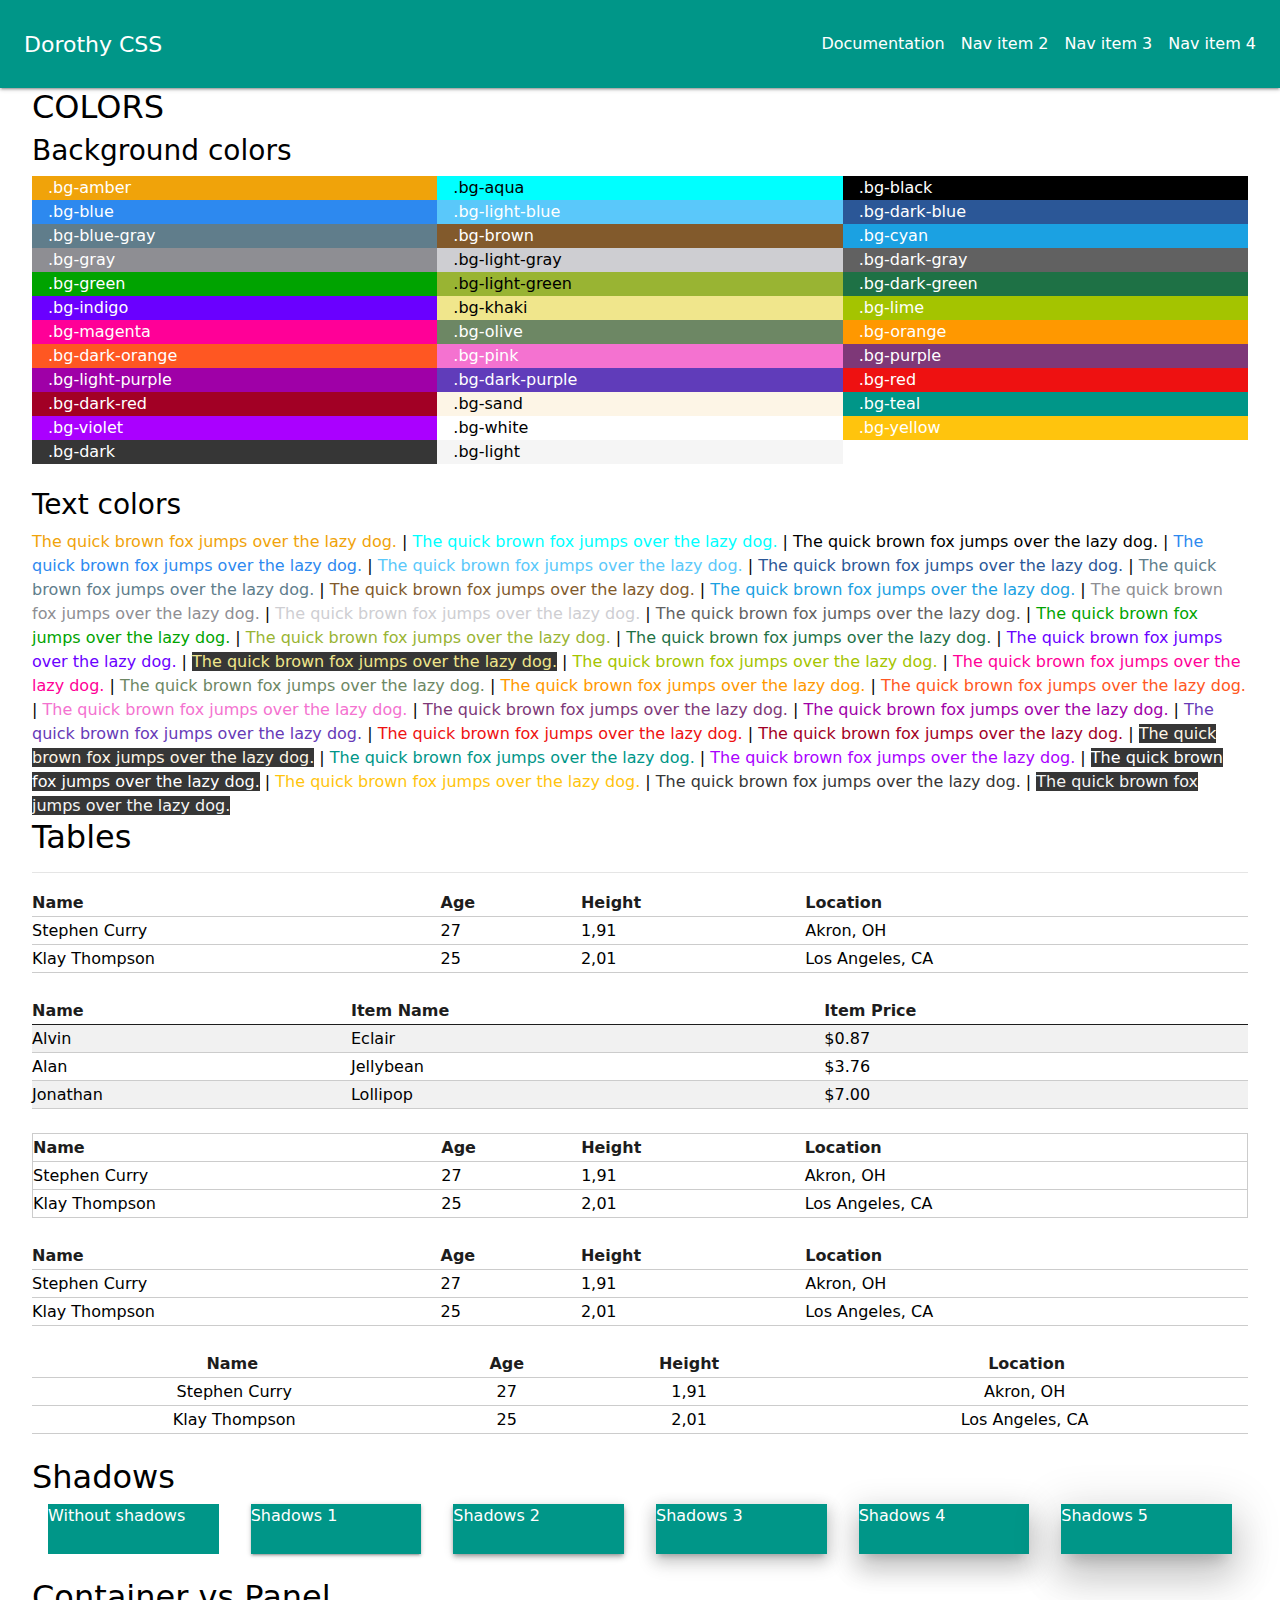
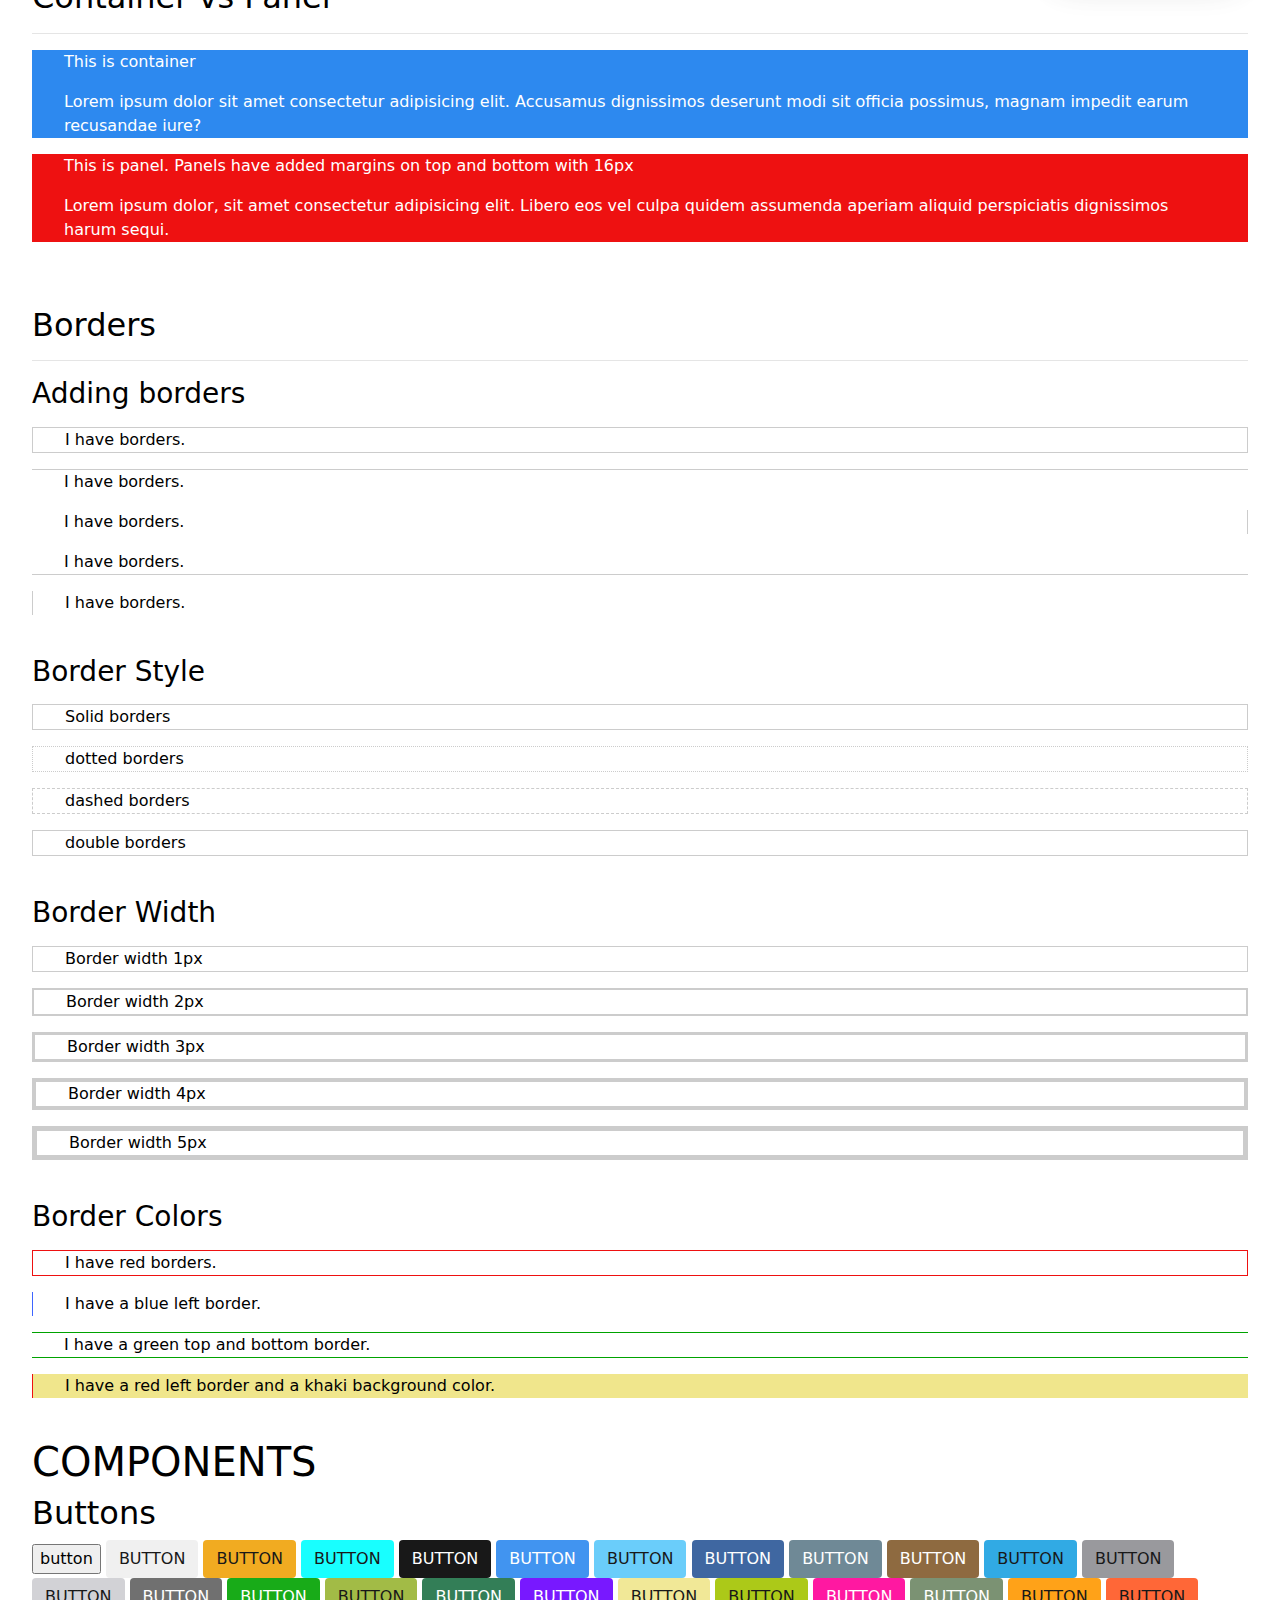
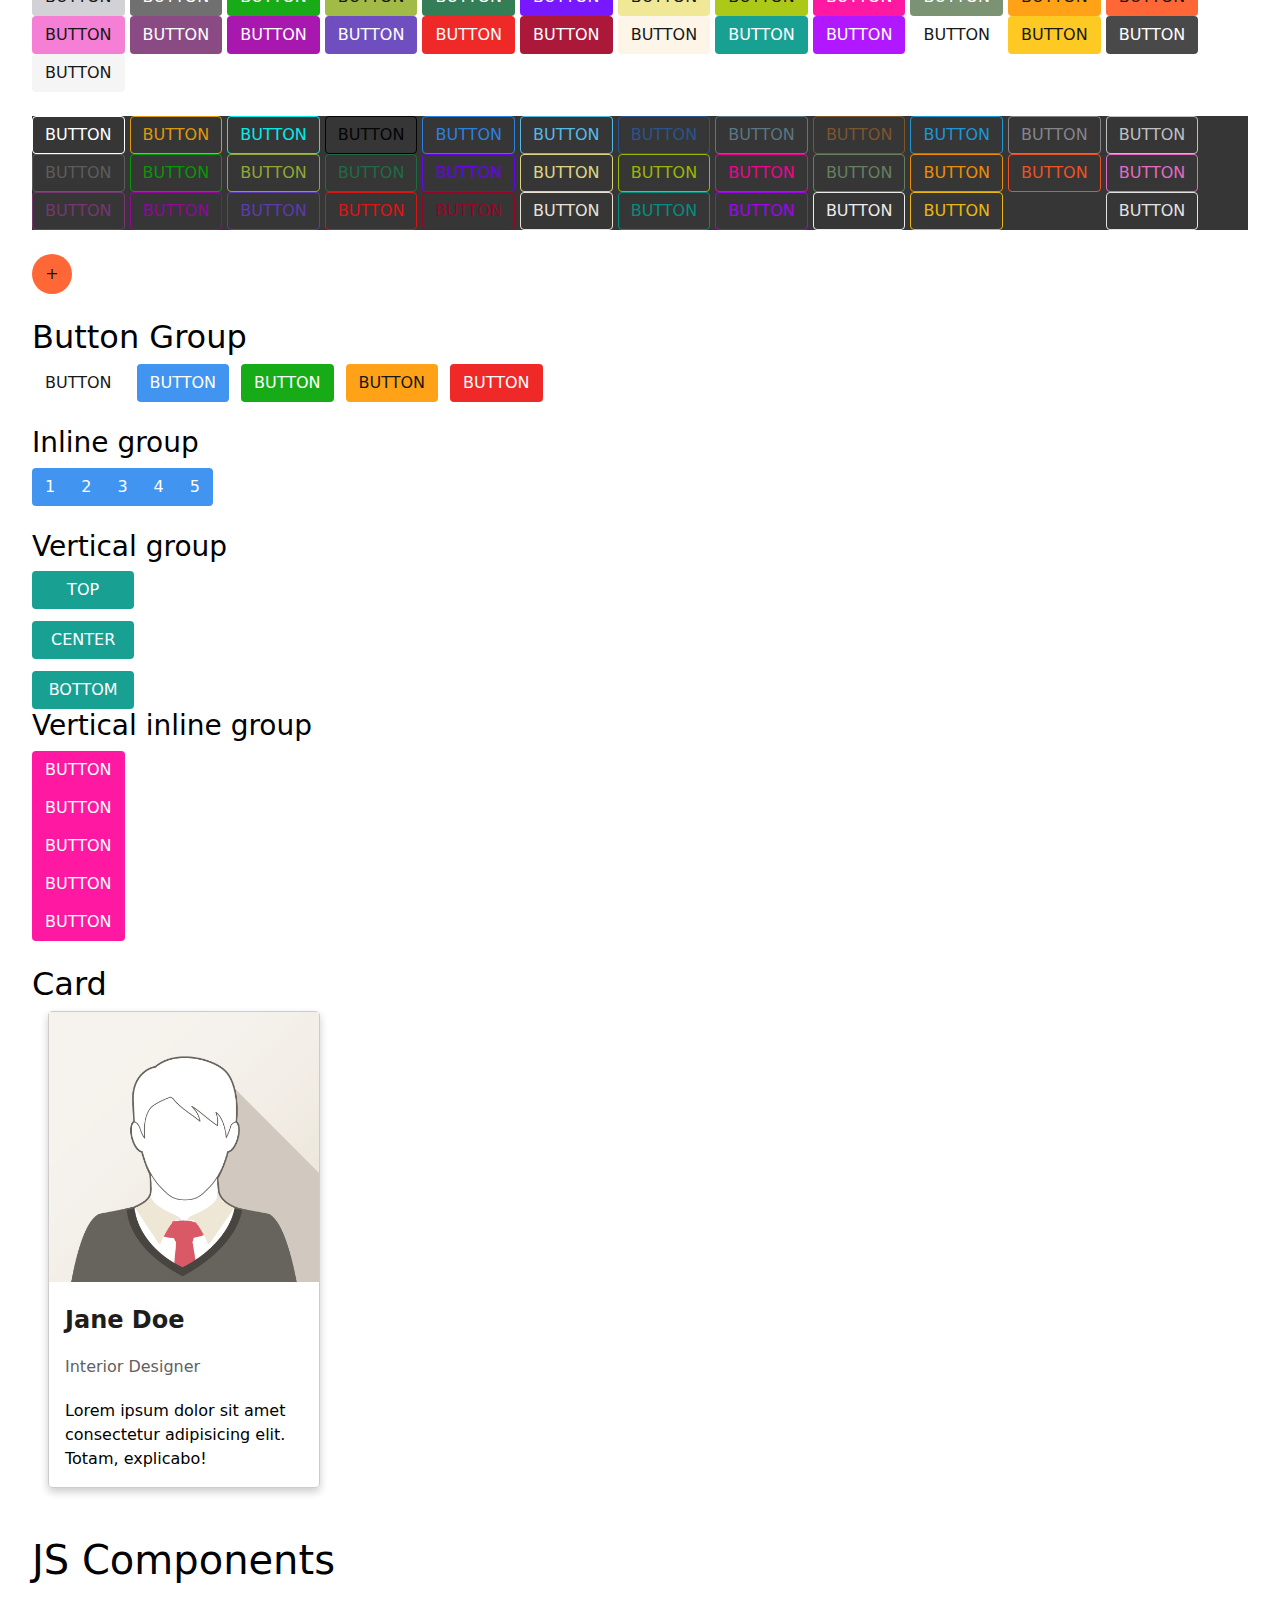
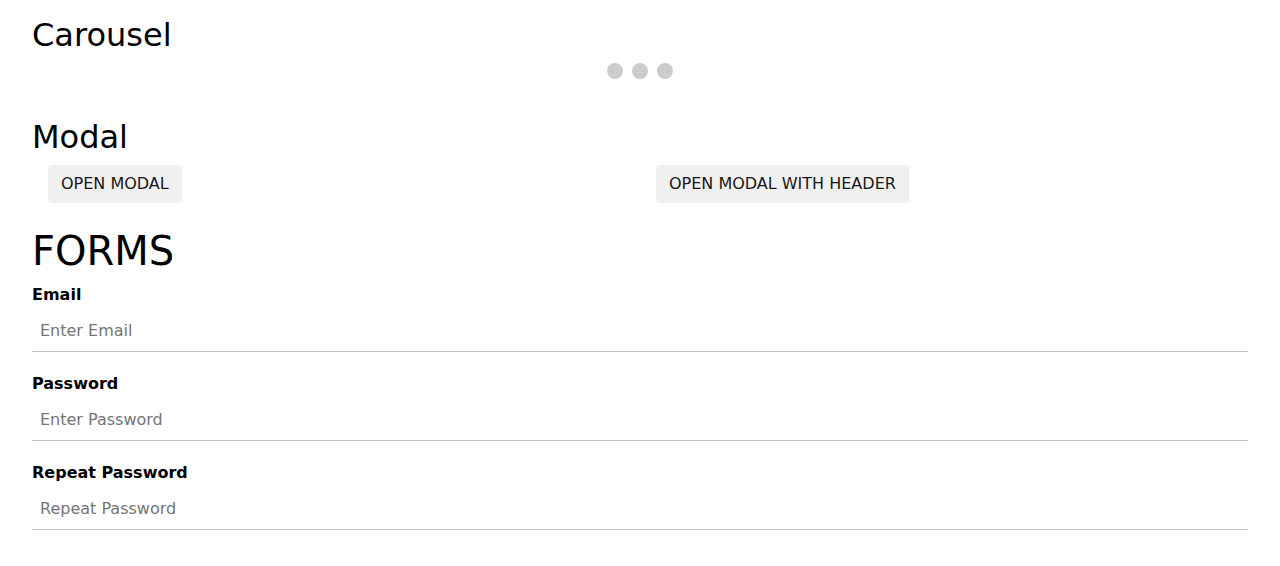
==== commit da1065d8: "helpers page update" ====
--- a/index.html
+++ b/index.html
@@ -392,11 +392,11 @@
         <button class="btn btn-magenta">button</button>
         <button class="btn btn-olive">button</button>
         <button class="btn btn-orange">button</button>
-        <button class="btn btn-deep-orange">button</button>
+        <button class="btn btn-dark-orange">button</button>
         <button class="btn btn-pink">button</button>
         <button class="btn btn-purple">button</button>
         <button class="btn btn-light-purple">button</button>
-        <button class="btn btn-deep-purple">button</button>
+        <button class="btn btn-dark-purple">button</button>
         <button class="btn btn-red">button</button>
         <button class="btn btn-dark-red">button</button>
         <button class="btn btn-sand">button</button>
--- a/dorothy.css
+++ b/dorothy.css
@@ -1782,6 +1782,10 @@
     background-color: #009688 !important;
     color: #fff !important;
 }
+.btn-violet {
+    background-color: #aa00ff;
+    color: #fff!important;
+}
 .btn-white {
     background-color: #fff !important;
     color: #000 !important;
@@ -2114,6 +2118,16 @@
 }
 .btn-outline-teal:hover {
     background-color: #009688 !important;
+    color: #fff !important;
+    opacity: 1;
+}
+.btn-outline-violet {
+    background-color: transparent;
+    border-color: #aa00ff !important;
+    color: #aa00ff !important;
+}
+.btn-outline-violet:hover {
+    background-color: #aa00ff !important;
     color: #fff !important;
     opacity: 1;
 }
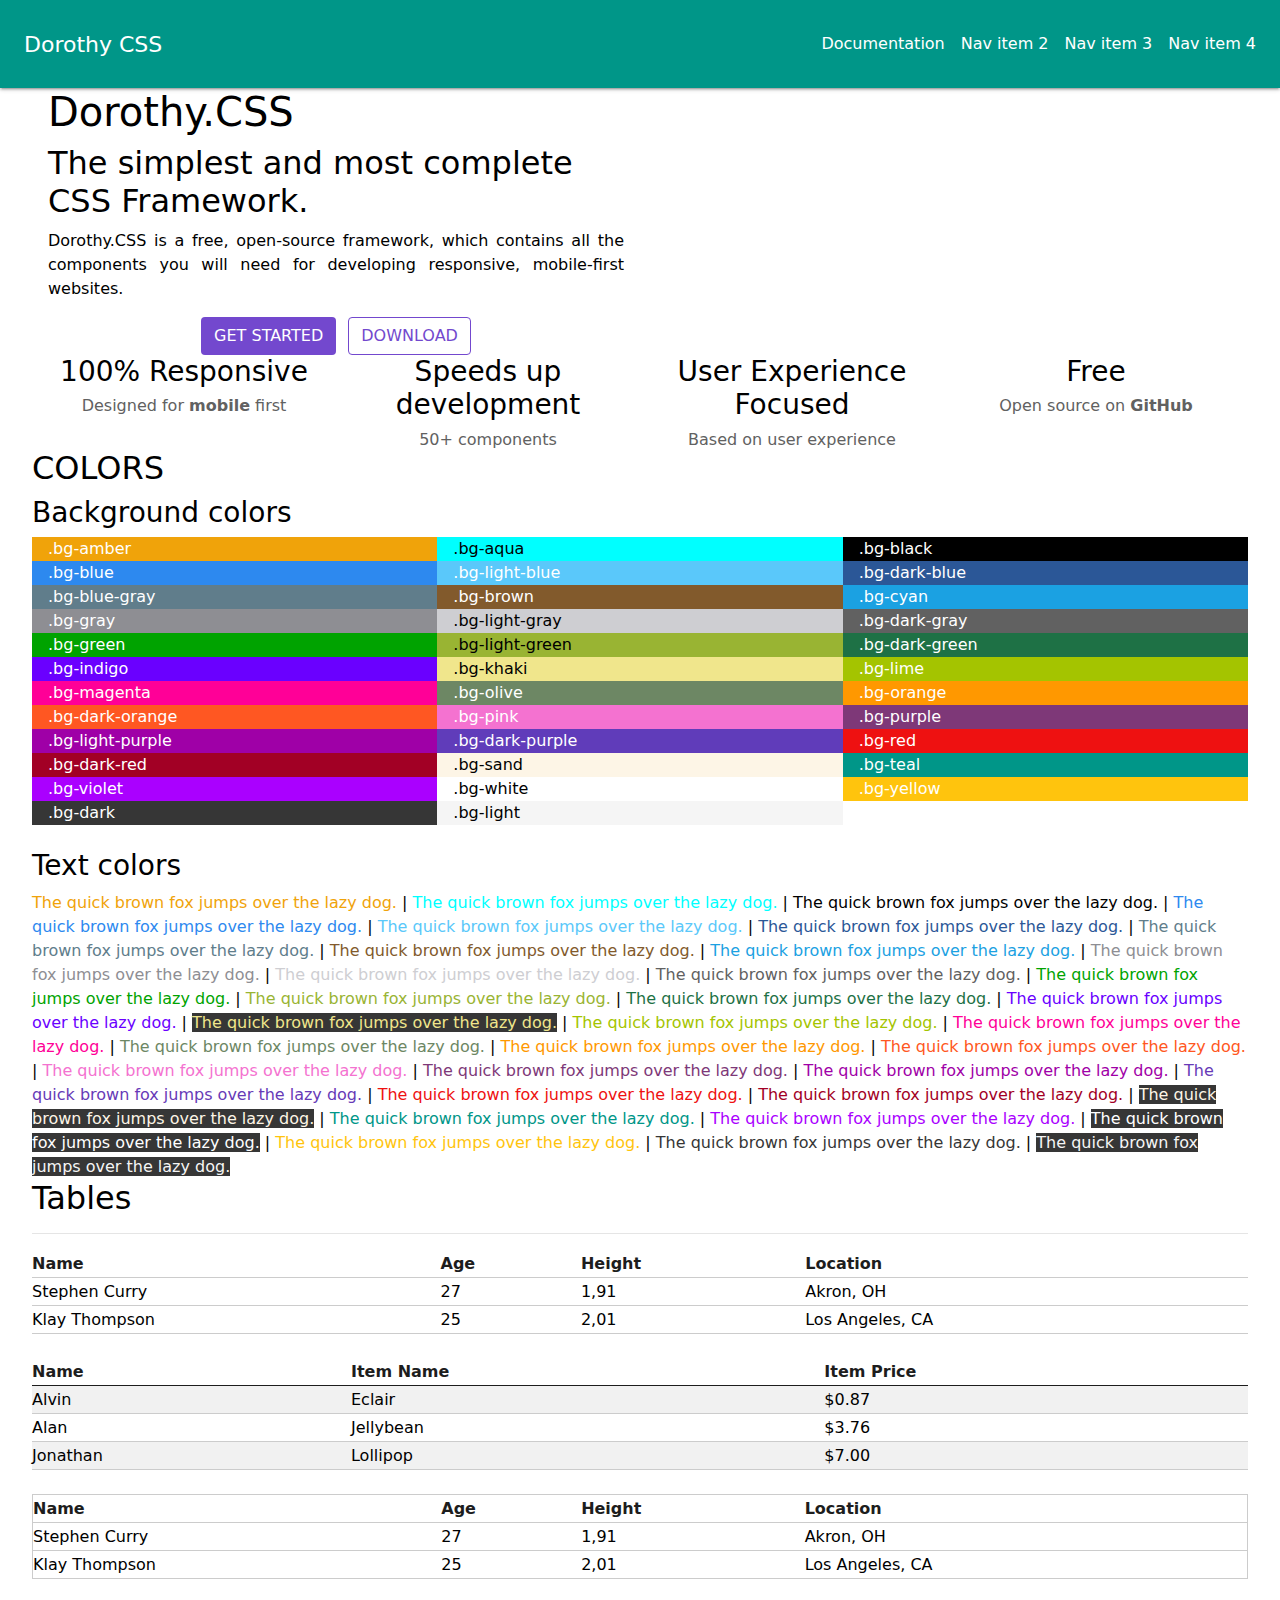
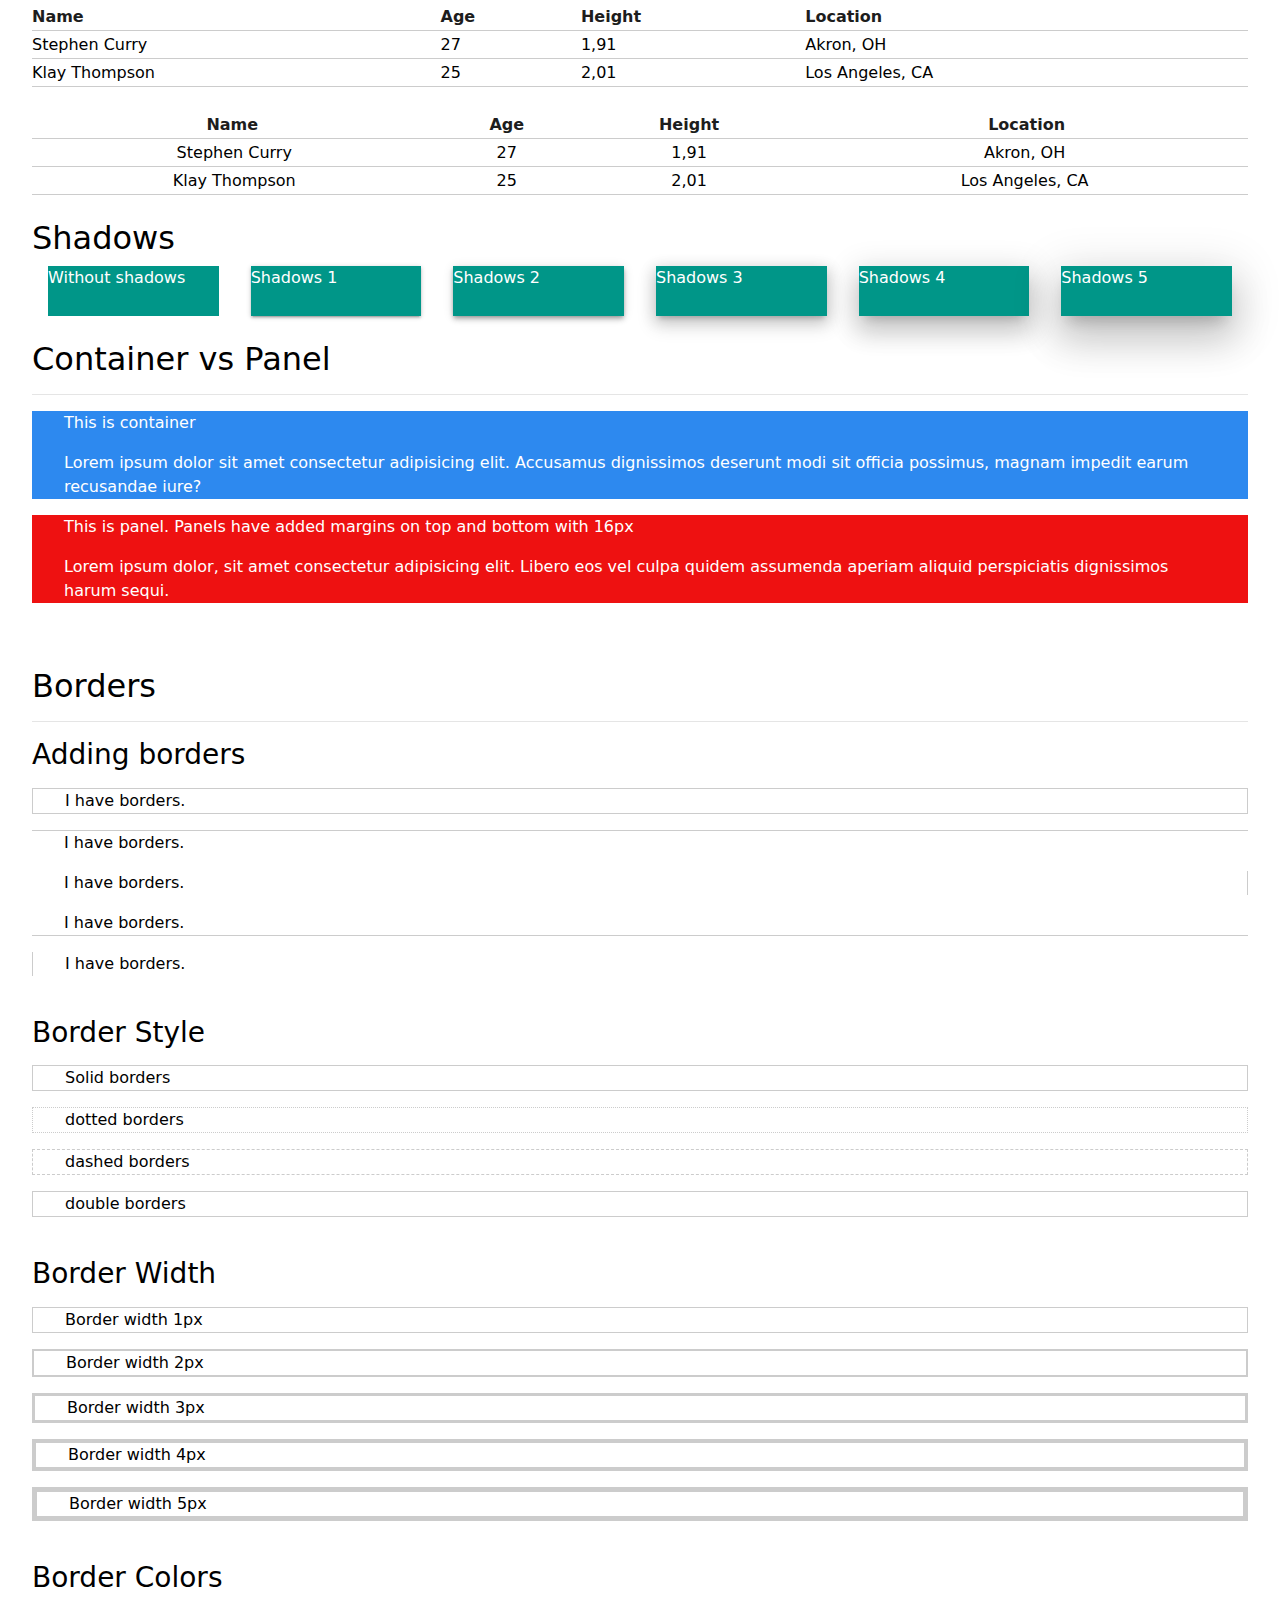
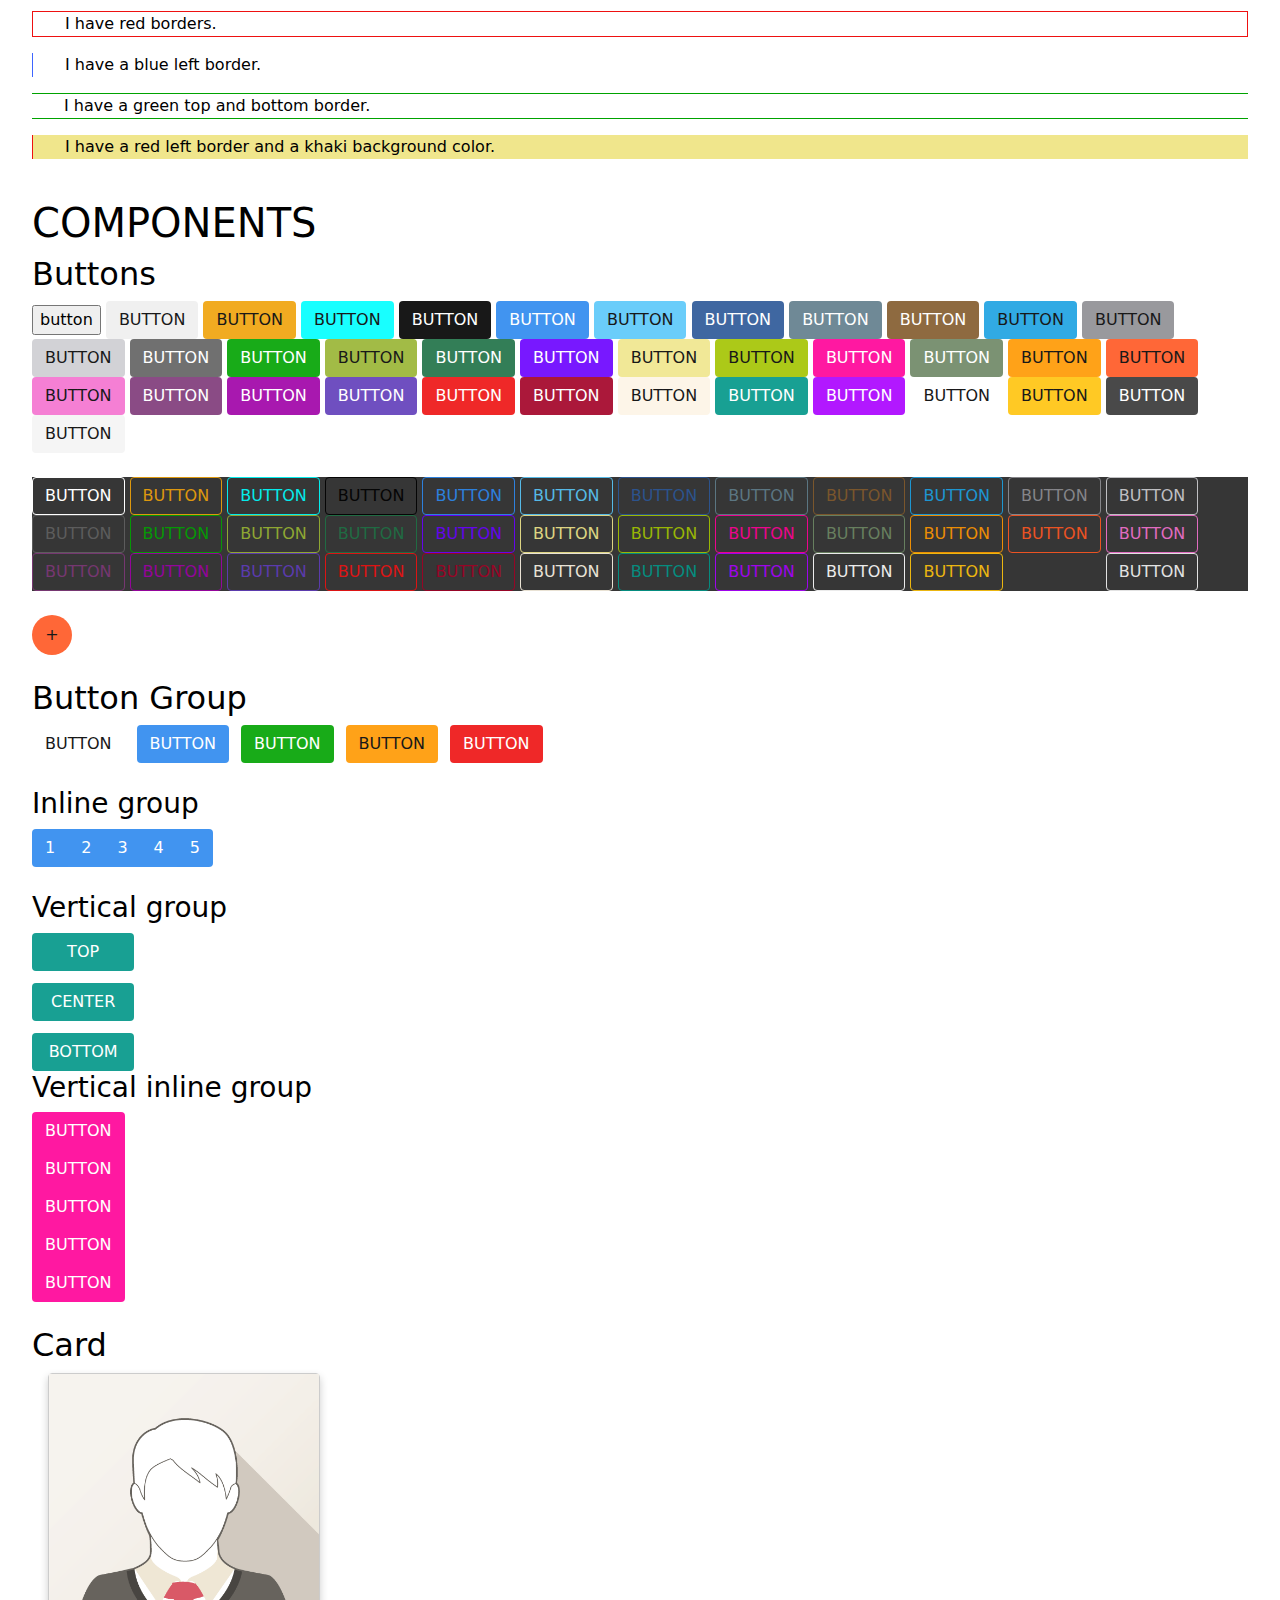
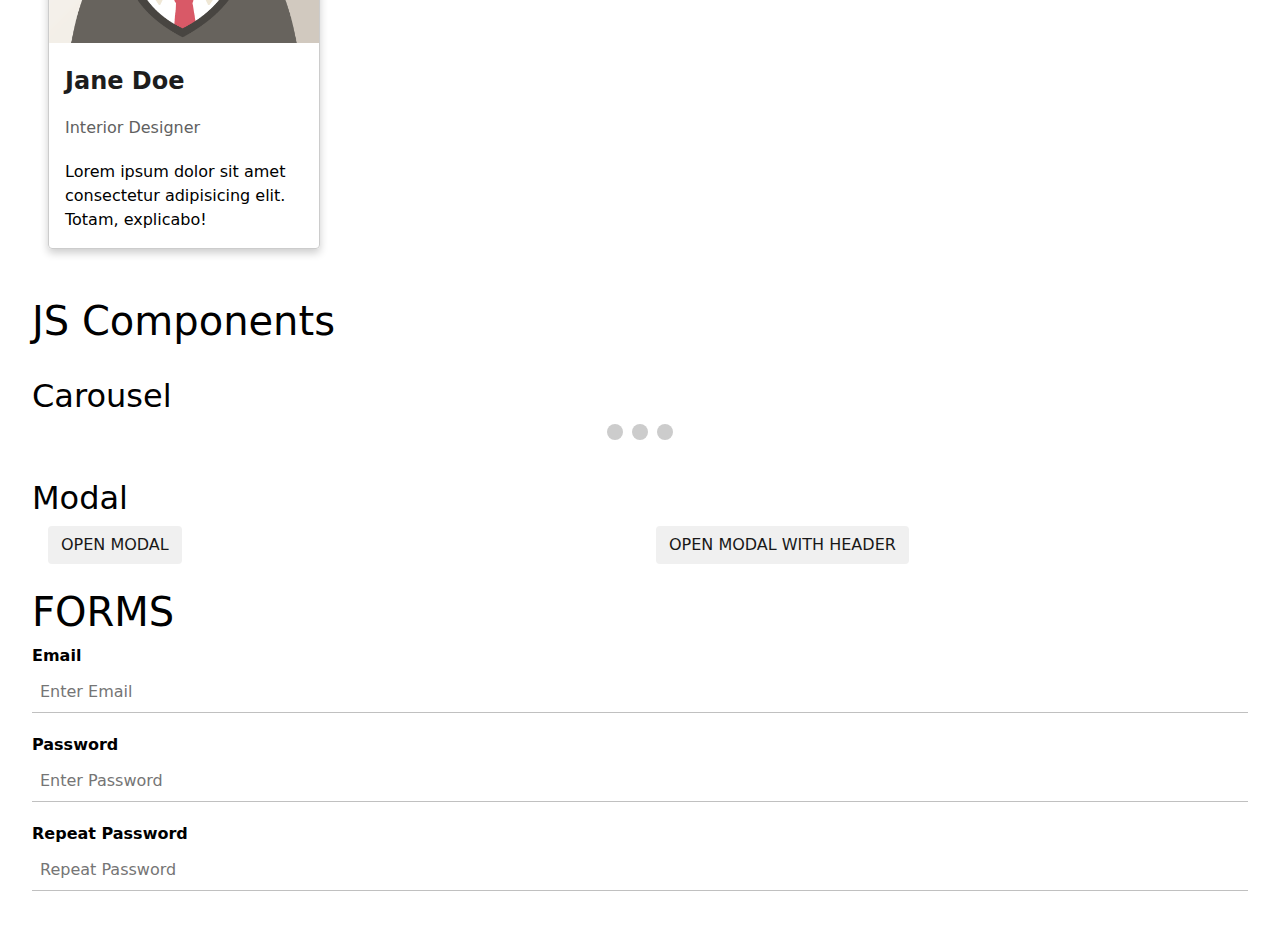
==== commit 8ffb6563: "Index page update" ====
--- a/index.html
+++ b/index.html
@@ -4,6 +4,7 @@
     <meta http-equiv="X-UA-Compatible" content="IE=edge">
     <meta name="viewport" content="width=device-width, initial-scale=1.0">
     <title>Dorothy CSS</title>
+    <link rel="stylesheet" href="https://cdnjs.cloudflare.com/ajax/libs/font-awesome/6.1.1/css/all.min.css" integrity="sha512-KfkfwYDsLkIlwQp6LFnl8zNdLGxu9YAA1QvwINks4PhcElQSvqcyVLLD9aMhXd13uQjoXtEKNosOWaZqXgel0g==" crossorigin="anonymous" referrerpolicy="no-referrer" />
     <link rel="stylesheet" href="dorothy.css">
 </head>
 <body>
@@ -29,6 +30,38 @@
             <span class="bar"></span>
         </div>
     </nav>
+    <div class="container">
+        <div class="row">
+            <div class="col-m-6">
+                <h1>Dorothy.CSS</h1>
+                <h2>The simplest and most complete CSS Framework.</h2>
+                <p class="txt-justify">Dorothy.CSS is a free, open-source framework, which contains all the components you will need for developing responsive, mobile-first websites.</p>
+                <div class="btn-group justify-content-center">
+                    <a href="#" class="btn btn-primary">GET STARTED</a>
+                    <a href="#" class="btn btn-outline-primary">DOWNLOAD</a>
+                </div>
+            </div>
+            <div class="col-m-6"></div>
+        </div>
+        <div class="row txt-center">
+            <div class="col-m-3">
+                <h3>100% Responsive</h3>
+                <p class="subtitle-6">Designed for <b>mobile</b> first</p>
+            </div>
+            <div class="col-m-3">
+                <h3>Speeds up development</h3>
+                <p class="subtitle-6">50+ components</p>
+            </div>
+            <div class="col-m-3">
+                <h3>User Experience Focused</h3>
+                <p class="subtitle-6">Based on user experience</p>
+            </div>
+            <div class="col-m-3">
+                <h3>Free</h3>
+                <p class="subtitle-6">Open source on <b>GitHub</b></p>
+            </div>
+        </div>
+    </div>
     <div class="container">
         <h2>COLORS</h2>
         <h3>Background colors</h3>
--- a/dorothy.css
+++ b/dorothy.css
@@ -1632,7 +1632,7 @@
 
 /* COMPONENTS */
 /* Buttons */
-.btn {
+.btn, .btn-m {
     position: relative;
     display: inline-flex;
     align-items: center;
@@ -2181,7 +2181,7 @@
     color: #fff;
 }
 .btn-github {
-    background-color: #4183c4;
+    background-color: #171515;
     color: #fff;
 }
 .btn-google-plus {
@@ -2215,6 +2215,7 @@
 .btn-snapchat {
     background: #fffc00;
     color: #fff;
+    text-shadow: -1px 0 #000, 0 1px #000, 1px 0 #000, 0 -1px #000;
 }
 .btn-soundcloud {
     background: #ff5500;
@@ -2253,13 +2254,143 @@
     color: #fff;
 }
 
+.btn-primary {
+    background-color: #6435c9 !important;
+    color: #fff;
+}
+.btn-success {
+    background-color: #48c774 !important;
+    color: #fff;
+}
+.btn-info {
+    background-color: #209cee !important;
+    color: #fff;
+}
+.btn-warning {
+    background-color: #ffc107 !important;
+    color: #fff;
+}
+.btn-danger {
+    background-color: #dc3545 !important;
+    color: #fff;
+}
+.btn-secondary {
+    background-color: #6c757d !important;
+    color: #fff;
+}
+.btn-link {
+    background-color: #3273dc !important;
+    color: #fff;
+}
 .btn-positive {
-    background-color: #21ba45;
+    background-color: #21ba45 !important;
     color: #fff;
 }
 .btn-negative {
-    background-color: #db2828;
-    color: #fff;
+    background-color: #db2828 !important;
+    color: #fff;
+}
+
+.btn-outline-primary {
+    background-color: transparent;
+    border-color: #6435c9 !important;
+    color: #6435c9 !important;
+}
+.btn-outline-primary:hover {
+    background-color: #6435c9 !important;
+    color: #fff !important;
+    opacity: 1;
+}
+.btn-outline-success {
+    background-color: transparent;
+    border-color: #48c774 !important;
+    color: #48c774 !important;
+}
+.btn-outline-success:hover {
+    background-color: #48c774 !important;
+    color: #fff !important;
+    opacity: 1;
+}
+.btn-outline-info {
+    background-color: transparent;
+    border-color: #209cee !important;
+    color: #209cee !important;
+}
+.btn-outline-info:hover {
+    background-color: #209cee !important;
+    color: #fff !important;
+    opacity: 1;
+}
+.btn-outline-warning {
+    background-color: transparent;
+    border-color: #ffc107 !important;
+    color: #ffc107 !important;
+}
+.btn-outline-warning:hover {
+    background-color: #ffc107 !important;
+    color: #fff !important;
+    opacity: 1;
+}
+.btn-outline-danger {
+    background-color: transparent;
+    border-color: #dc3545 !important;
+    color: #dc3545 !important;
+}
+.btn-outline-danger:hover {
+    background-color: #dc3545 !important;
+    color: #fff !important;
+    opacity: 1;
+}
+.btn-outline-secondary {
+    background-color: transparent;
+    border-color: #6c757d !important;
+    color: #6c757d !important;
+}
+.btn-outline-secondary:hover {
+    background-color: #6c757d !important;
+    color: #fff !important;
+    opacity: 1;
+}
+.btn-outline-link {
+    background-color: transparent;
+    border-color: #3273dc !important;
+    color: #3273dc !important;
+}
+.btn-outline-link:hover {
+    background-color: #3273dc !important;
+    color: #fff !important;
+    opacity: 1;
+}
+.btn-outline-positive {
+    background-color: transparent;
+    border-color: #21ba45 !important;
+    color: #21ba45 !important;
+}
+.btn-outline-positive:hover {
+    background-color: #21ba45 !important;
+    color: #fff !important;
+    opacity: 1;
+}
+.btn-outline-negative {
+    background-color: transparent;
+    border-color: #db2828 !important;
+    color: #db2828 !important;
+}
+.btn-outline-negative:hover {
+    background-color: #db2828 !important;
+    color: #fff !important;
+    opacity: 1;
+}
+
+.btn-s {
+    padding: 0.25rem 0.5rem;
+    font-size: 0.75rem;
+    border-radius: 0.2rem;
+}
+.btn-l {
+    padding: 0.5rem 1rem;
+    font-size: 1.25rem;
+    border-radius: 0.3rem;
 }
 
 .btn-circle {
@@ -2269,6 +2400,9 @@
 }
 .btn-pill {
     border-radius: 50rem;
+}
+.btn-square {
+    border-radius: 0;
 }
 .btn-fullwidth {
     width: 100%;
@@ -2334,6 +2468,44 @@
 }
 .btn-group.center {
     justify-content: center;
+}
+
+/* Breadcrumbs */
+.breadcrumb {
+    padding: 0.75rem 1rem;
+    list-style: none;
+    background-color: #f5f5f5;
+    display: flex;
+    flex-wrap: wrap;
+    width: 100%;
+}
+.breadcrumb li {
+    font-size: 1.25rem;
+}
+.breadcrumb li+li:before {
+    padding: 0.5rem;
+    color: #000;
+    content: ">\00a0";
+}
+.breadcrumb li a {
+    color: #3273dc;
+    text-decoration: none;
+}
+.breadcrumb li a:hover {
+    color: #000;
+}
+
+.breadcrumb.center {
+    justify-content: center;
+}
+.breadcrumb.right {
+    justify-content: flex-end;
+}
+
+@media (max-width: 480px) {
+    .breadcrumb li {
+        font-size: 1rem;
+    }
 }
 
 /* Cards */
@@ -2564,6 +2736,21 @@
     }
 }
 
+.vertical-navbar {
+    display: flex;
+    flex-direction: column;
+    list-style-type: none;
+    margin: 0;
+    padding: 0;
+}
+.vertical-navbar .nav-item {
+    padding: 0.5rem 0;
+}
+.vertical-navbar.sticky {
+    position: sticky;
+    top: 0;
+}
+
 /* FORMS */
 input[type=text], input[type=email], input[type=password] {
     width: 100%;
